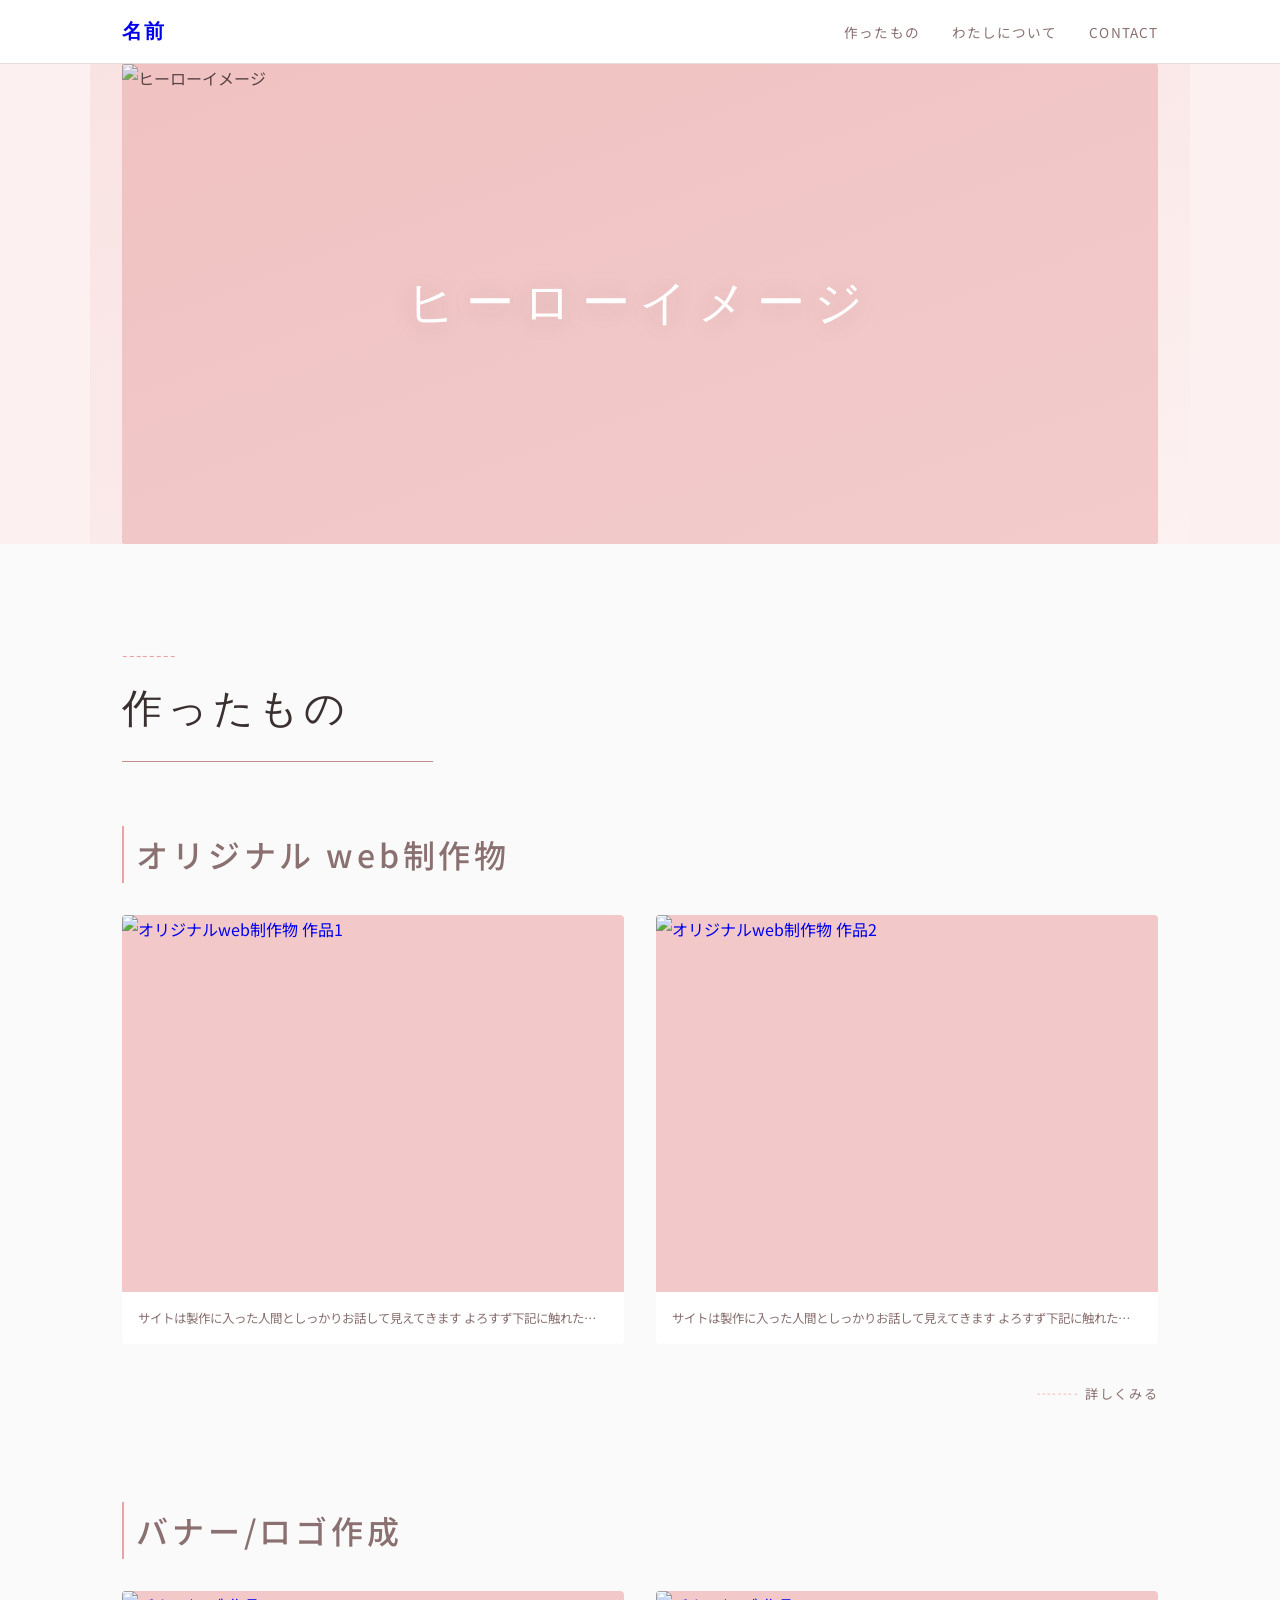
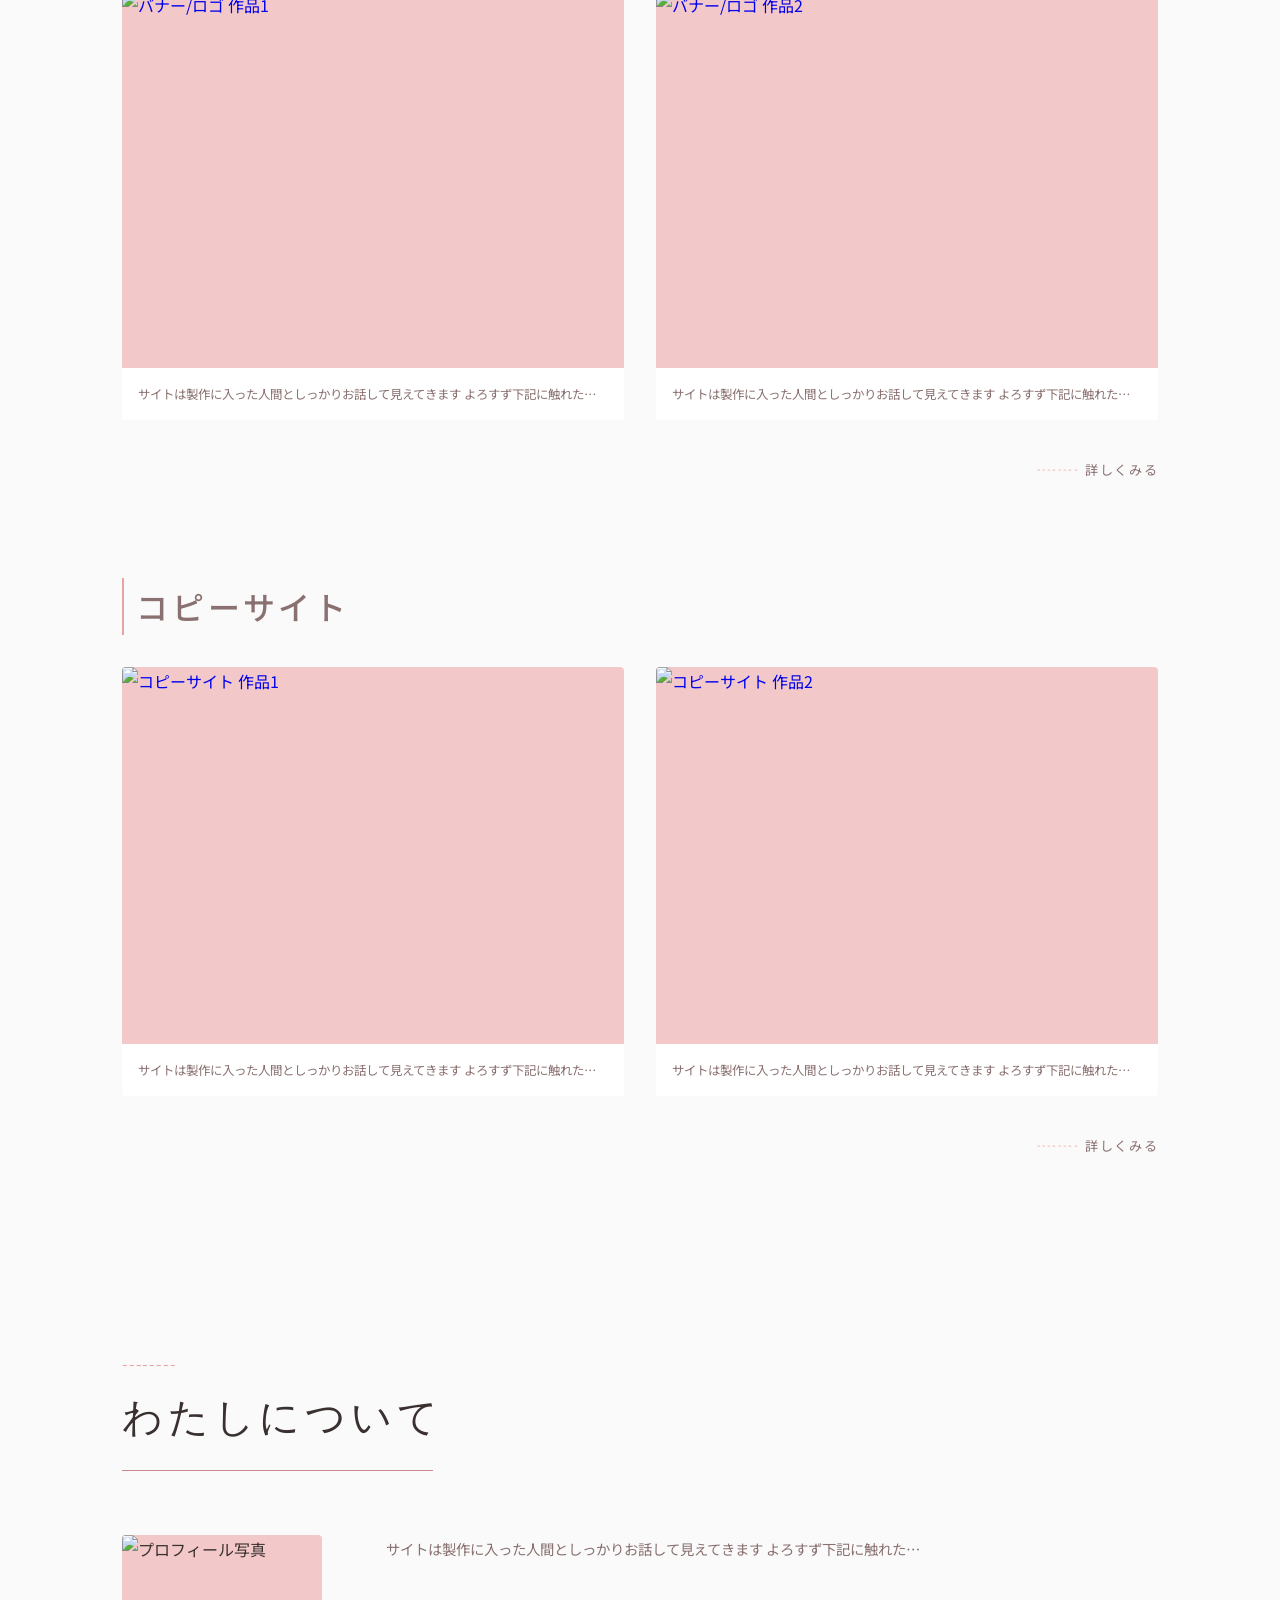
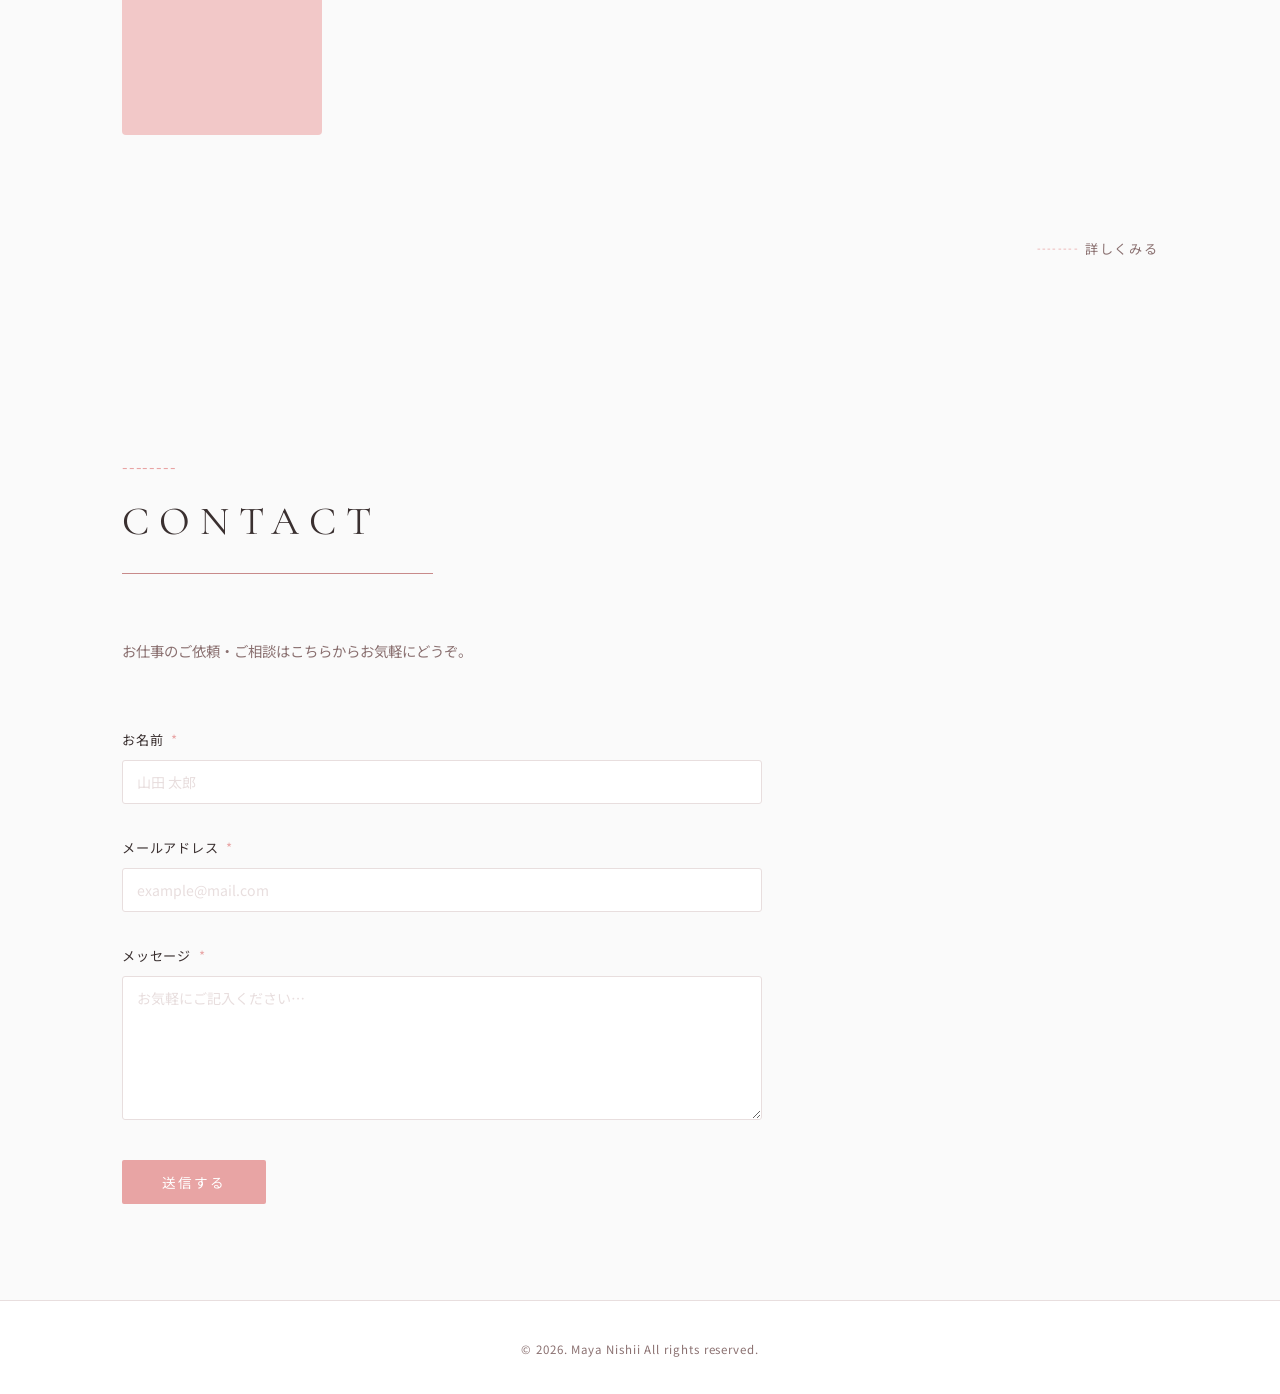
==== index.html @ bf5efc8a "fix" ====
<!DOCTYPE html>
<html lang="ja">

<head>
  <meta charset="UTF-8" />
  <meta name="viewport" content="width=device-width, initial-scale=1.0" />
  <meta name="description" content="Maya Nishiiについて">
  <link rel="icon" href="images/favicon.ico">
  <title>Portfolio</title>
  <link rel="stylesheet" href="css/reset.css">
  <link rel="stylesheet" href="css/style.css" />
  <link rel="preconnect" href="https://fonts.googleapis.com" />
  <link rel="preconnect" href="https://fonts.gstatic.com" crossorigin />
  <link
    href="https://fonts.googleapis.com/css2?family=Cormorant+Garamond:wght@300;400;600&family=Noto+Sans+JP:wght@300;400;500&display=swap"
    rel="stylesheet" />
</head>

<body>

  <!-- ========================================
       HEADER / NAVIGATION
  ======================================== -->
  <header class="site_header">
    <div class="header_inner">
      <h2 class="site_name"><a href="index.html">名前</a></h2>
      <nav class="global_nav" aria-label="グローバルナビゲーション">
        <ul class="nav_list">
          <li class="nav_item"><a class="nav_link" href="works.html">作ったもの</a></li>
          <li class="nav_item"><a class="nav_link" href="about.html">わたしについて</a></li>
          <li class="nav_item"><a class="nav_link" href="#contact">CONTACT</a></li>
        </ul>
      </nav>
    </div>
  </header>

  <main>

    <!-- ========================================
         HERO SECTION
    ======================================== -->
    <section class="hero_section" aria-label="ヒーローエリア">
      <div class="hero_inner">
        <figure class="hero_figure">
          <img class="hero_image" src="images/hero.jpg" alt="ヒーローイメージ" />
        </figure>
        <div class="hero_catch">
          <p class="hero_catch_text">ヒーローイメージ</p>
        </div>
      </div>
    </section>

    <!-- ========================================
         WORKS SECTION（トップ：各カテゴリ2枚ずつ）
    ======================================== -->
    <section class="works_section" id="works" aria-labelledby="works_heading">
      <div class="section_inner">
        <section class="section_header">
          <h2 class="section_heading" id="works_heading">作ったもの</h2>
        </section>

        <!-- オリジナル Web 制作物（2枚） -->
        <article class="works_category" aria-labelledby="web_works_heading">
          <h3 class="works_category_heading" id="web_works_heading">オリジナル web制作物</h3>
          <ul class="works_grid">
            <li class="works_item">
              <a class="works_card" href="works.html">
                <figure class="works_figure">
                  <img class="works_image" src="images/work01.jpg" alt="オリジナルweb制作物 作品1" />
                </figure>
                <div class="works_card_body">
                  <p class="works_card_text">サイトは製作に入った人間としっかりお話して見えてきます よろすず下記に触れた…</p>
                </div>
              </a>
            </li>
            <li class="works_item">
              <a class="works_card" href="works.html">
                <figure class="works_figure">
                  <img class="works_image" src="images/work02.jpg" alt="オリジナルweb制作物 作品2" />
                </figure>
                <div class="works_card_body">
                  <p class="works_card_text">サイトは製作に入った人間としっかりお話して見えてきます よろすず下記に触れた…</p>
                </div>
              </a>
            </li>
          </ul>
          <div class="works_more">
            <a class="works_more_link" href="works.html">詳しくみる</a>
          </div>
        </article>

        <!-- バナー / ロゴ作成（2枚） -->
        <article class="works_category" aria-labelledby="banner_works_heading">
          <h3 class="works_category_heading" id="banner_works_heading">バナー/ロゴ作成</h3>
          <ul class="works_grid">
            <li class="works_item">
              <a class="works_card" href="works.html">
                <figure class="works_figure">
                  <img class="works_image" src="images/banner01.jpg" alt="バナー/ロゴ 作品1" />
                </figure>
                <div class="works_card_body">
                  <p class="works_card_text">サイトは製作に入った人間としっかりお話して見えてきます よろすず下記に触れた…</p>
                </div>
              </a>
            </li>
            <li class="works_item">
              <a class="works_card" href="works.html">
                <figure class="works_figure">
                  <img class="works_image" src="images/banner02.jpg" alt="バナー/ロゴ 作品2" />
                </figure>
                <div class="works_card_body">
                  <p class="works_card_text">サイトは製作に入った人間としっかりお話して見えてきます よろすず下記に触れた…</p>
                </div>
              </a>
            </li>
          </ul>
          <div class="works_more">
            <a class="works_more_link" href="works.html">詳しくみる</a>
          </div>
        </article>

        <!-- コピーサイト（2枚） -->
        <article class="works_category" aria-labelledby="copy_works_heading">
          <h3 class="works_category_heading" id="copy_works_heading">コピーサイト</h3>
          <ul class="works_grid">
            <li class="works_item">
              <a class="works_card" href="works.html">
                <figure class="works_figure">
                  <img class="works_image" src="images/copy01.jpg" alt="コピーサイト 作品1" />
                </figure>
                <div class="works_card_body">
                  <p class="works_card_text">サイトは製作に入った人間としっかりお話して見えてきます よろすず下記に触れた…</p>
                </div>
              </a>
            </li>
            <li class="works_item">
              <a class="works_card" href="works.html">
                <figure class="works_figure">
                  <img class="works_image" src="images/copy02.jpg" alt="コピーサイト 作品2" />
                </figure>
                <div class="works_card_body">
                  <p class="works_card_text">サイトは製作に入った人間としっかりお話して見えてきます よろすず下記に触れた…</p>
                </div>
              </a>
            </li>
          </ul>
          <div class="works_more">
            <a class="works_more_link" href="works.html">詳しくみる</a>
          </div>
        </article>

      </div>
    </section>

    <!-- ========================================
         ABOUT SECTION
    ======================================== -->

    <section class="contact_section" id="contact" aria-labelledby="contact_heading">
      <div class="section_inner">
        <section class="section_header">
          <h2 class="section_heading">わたしについて</h2>
        </section>
        <div class="about_profile">
          <figure class="about_figure">
            <img class="about_image" src="images/profile.jpg" alt="プロフィール写真" />
          </figure>
          <div class="about_profile_text">
            <p class="about_description">サイトは製作に入った人間としっかりお話して見えてきます よろすず下記に触れた…</p>
          </div>
        </div>

        <div class="works_more">
          <a class="works_more_link" href="about.html">詳しくみる</a>
        </div>
      </div>
    </section>



    <!-- ========================================
         CONTACT SECTION
    ======================================== -->
    <section class="contact_section" id="contact" aria-labelledby="contact_heading">
      <div class="section_inner">
        <section class="section_header">
          <h2 class="section_heading contact_heading_text" id="contact_heading">CONTACT</h2>
        </section>
        <div class="contact_body">
          <p class="contact_lead">お仕事のご依頼・ご相談はこちらからお気軽にどうぞ。</p>

          <form id="g-form" class="contact_form"
            action="https://docs.google.com/forms/d/e/1FAIpQLScDXwPFyIaxGAS4emq_WGZdihEaA-7MEzaaNlccdq9YaucscA/formResponse"
            method="post" target="hidden_iframe">

            <div class="form_group">
              <label class="form_label" for="contact_name">お名前 <span class="form_required"
                  aria-label="必須">*</span></label>
              <input class="form_input" type="text" id="contact_name" name="entry.1020937472" required
                placeholder="山田 太郎" />
            </div>

            <div class="form_group">
              <label class="form_label" for="contact_email">メールアドレス <span class="form_required"
                  aria-label="必須">*</span></label>
              <input class="form_input" type="email" id="contact_email" name="entry.664999081" required
                placeholder="example@mail.com" />
            </div>

            <div class="form_group">
              <label class="form_label" for="contact_message">メッセージ <span class="form_required"
                  aria-label="必須">*</span></label>
              <textarea class="form_textarea" id="contact_message" name="entry.1720009579" rows="6" required
                placeholder="お気軽にご記入ください…"></textarea>
            </div>

            <div class="form_submit">
              <button class="form_button" type="submit">送信する</button>
            </div>
          </form>
          <iframe name="hidden_iframe" id="hidden_iframe" style="display:none;" onload="if(submitted){ 
    clearFormStorage(); 
    alert('送信が完了しました'); 
    location.reload(); 
  }"></iframe>
        </div>
      </div>
    </section>

  </main>

  <!-- ========================================
       FOOTER
  ======================================== -->
  <footer class="site_footer">
    <div class="footer_inner">
      <small class="footer_copy">&copy; 2026. Maya Nishii All rights reserved.</small>
    </div>
  </footer>
  <script src="js/script.js"></script>
</body>

</html>
---- css/style.css ----
/* ============================================================
   CSS カスタムプロパティ（変数）
   ============================================================ */
:root {
  /* カラー */
  --color_primary: #e8a4a4;
  /* メインピンク */
  --color_primary_light: #f2c8c8;
  /* 薄ピンク */
  --color_primary_pale: #fdf0f0;
  /* 極薄ピンク（背景） */
  --color_text: #3a3030;
  /* メインテキスト */
  --color_text_sub: #8a7070;
  /* サブテキスト */
  --color_bg: #fafafa;
  /* ページ背景 */
  --color_surface: #ffffff;
  /* カード背景 */
  --color_border: #e8dede;
  /* ボーダー */
  --color_heading_line: #c88a8a;
  /* 見出し装飾線 */

  /* タイポグラフィ */
  --font_display: 'Cormorant Garamond', serif;
  --font_body: 'Noto Sans JP', sans-serif;

  /* スペーシング */
  --space_xs: 0.5rem;
  --space_sm: 1rem;
  --space_md: 2rem;
  --space_lg: 4rem;
  --space_xl: 6rem;

  /* レイアウト */
  --container_width: 1100px;
  --header_height: 64px;

  /* トランジション */
  --transition_base: 0.3s ease;
}


/* ============================================================
   リセット & ベーススタイル
   ============================================================ */
*,
*::before,
*::after {
  box-sizing: border-box;
  margin: 0;
  padding: 0;
}

html {
  scroll-behavior: smooth;
  font-size: 16px;
}

body {
  font-family: var(--font_body);
  color: var(--color_text);
  background-color: var(--color_bg);
  line-height: 1.8;
}

img {
  display: block;
  max-width: 100%;
  height: auto;
}

ul {
  list-style: none;
}

a {
  text-decoration: none;
}

figure {
  margin: 0;
}


/* ============================================================
   共通ユーティリティ
   ============================================================ */
.section_inner {
  max-width: var(--container_width);
  margin: 0 auto;
  padding: 0 var(--space_md);
}

.section_header {
  margin-bottom: var(--space_lg);
}

.section_heading {
  display: inline-block;
  font-family: var(--font_display);
  font-size: 2.5rem;
  font-weight: 400;
  letter-spacing: 0.12em;
  color: var(--color_text);
  position: relative;
  padding-bottom: var(--space_xs);
}

.section_heading::before {
  content: '--------';
  display: block;
  font-family: var(--font_body);
  font-size: 1rem;
  letter-spacing: 0.05em;
  color: var(--color_primary);
  margin-bottom: 0.25rem;
}

.section_header::after {
  content: '';
  display: block;
  width: 30%;
  height: 1px;
  background: var(--color_heading_line);
  margin-top: 0.5rem;
}


/* ============================================================
   ヘッダー / ナビゲーション
   ============================================================ */
.site_header {
  position: sticky;
  top: 0;
  z-index: 100;
  background: rgba(255, 255, 255, 0.92);
  backdrop-filter: blur(8px);
  border-bottom: 1px solid var(--color_border);
  height: var(--header_height);
}

.header_inner {
  max-width: var(--container_width);
  margin: 0 auto;
  padding: 0 var(--space_md);
  height: 100%;
  display: flex;
  align-items: center;
  justify-content: space-between;
}

.site_name {
  font-family: var(--font_display);
  font-size: 1.25rem;
  font-weight: 600;
  letter-spacing: 0.08em;
  color: var(--color_text);
}

.global_nav {
  display: flex;
  align-items: center;
}

.nav_list {
  display: flex;
  gap: var(--space_md);
}

.nav_link {
  font-size: 0.85rem;
  letter-spacing: 0.08em;
  color: var(--color_text_sub);
  transition: color var(--transition_base);
  position: relative;
}

.nav_link::after {
  content: '';
  position: absolute;
  bottom: -2px;
  left: 0;
  width: 0;
  height: 1px;
  background: var(--color_primary);
  transition: width var(--transition_base);
}

.nav_link:hover {
  color: var(--color_primary);
}

.nav_link:hover::after {
  width: 100%;
}

/* ハンバーガーボタン（SP用） */
.nav_toggle {
  display: none;
  flex-direction: column;
  gap: 5px;
  background: none;
  border: none;
  cursor: pointer;
  padding: 4px;
}

.nav_toggle_bar {
  display: block;
  width: 24px;
  height: 1.5px;
  background: var(--color_text);
  transition: transform var(--transition_base), opacity var(--transition_base);
}


/* ============================================================
   ヒーローセクション
   ============================================================ */
.hero_section {
  position: relative;
  background: var(--color_primary_pale);
  min-height: 480px;
  display: flex;
  flex-direction: column;
  align-items: center;
  justify-content: center;
  overflow: hidden;
}

.hero_inner {
  position: relative;
  width: 100%;
  max-width: var(--container_width);
  margin: 0 auto;
  padding: 0 var(--space_md);
}

.hero_figure {
  width: 100%;
  height: 480px;
  overflow: hidden;
  border-radius: 2px;
}

.hero_image {
  width: 100%;
  height: 100%;
  object-fit: cover;
  object-position: center;
  background: var(--color_primary_light);
  /* 画像がない場合のプレースホルダー */
  min-height: 100%;
}

.hero_catch {
  position: absolute;
  inset: 0;
  display: flex;
  align-items: center;
  justify-content: center;
  background: linear-gradient(160deg,
      rgba(232, 164, 164, 0.18) 0%,
      rgba(255, 255, 255, 0.06) 100%);
}

.hero_catch_text {
  font-family: var(--font_display);
  font-size: clamp(1.5rem, 5vw, 3rem);
  font-weight: 300;
  letter-spacing: 0.2em;
  color: #fff;
  text-shadow: 0 2px 24px rgba(58, 48, 48, 0.18);
}

.hero_scroll_indicator {
  position: absolute;
  bottom: var(--space_md);
  right: var(--space_md);
}

.scroll_dot {
  display: block;
  width: 10px;
  height: 10px;
  border-radius: 50%;
  background: var(--color_surface);
  box-shadow: 0 0 0 3px rgba(255, 255, 255, 0.4);
  animation: scroll_pulse 2s ease-in-out infinite;
}

@keyframes scroll_pulse {

  0%,
  100% {
    opacity: 1;
    transform: scale(1);
  }

  50% {
    opacity: 0.4;
    transform: scale(0.7);
  }
}


/* ============================================================
   実績（作ったもの）セクション
   ============================================================ */
.works_section {
  padding: var(--space_xl) 0;
  background: var(--color_bg);
}

/* カテゴリ区切り */
.works_category {
  margin-bottom: var(--space_xl);
}

.works_category:last-child {
  margin-bottom: 0;
}

.works_category_heading {
  font-family: var(--font_body);
  font-size: 2rem;
  font-weight: 500;
  letter-spacing: 0.12em;
  color: var(--color_text_sub);
  margin-bottom: var(--space_md);
  padding-left: 0.75rem;
  border-left: 2px solid var(--color_primary);
}

/* グリッドレイアウト */
.works_grid {
  display: grid;
  grid-template-columns: repeat(2, 1fr);
  gap: var(--space_md);
}

/* カード */
.works_card {
  display: flex;
  flex-direction: column;
  background: var(--color_surface);
  border-radius: 4px;
  overflow: hidden;
  transition: transform var(--transition_base), box-shadow var(--transition_base);
}

.works_card:hover {
  transform: translateY(-4px);
  box-shadow: 0 12px 32px rgba(180, 120, 120, 0.12);
}

.works_figure {
  width: 100%;
  aspect-ratio: 4 / 3;
  overflow: hidden;
  background: var(--color_primary_light);
}

.works_image {
  width: 100%;
  height: 100%;
  object-fit: cover;
  transition: transform 0.5s ease;
}

.works_card:hover .works_image {
  transform: scale(1.04);
}

.works_card_body {
  padding: var(--space_sm);
}

.works_card_text {
  font-size: 0.78rem;
  line-height: 1.65;
  color: var(--color_text_sub);
}

/* もっと見るリンク */
.works_more {
  margin-top: var(--space_md);
  text-align: right;
}

.works_more_link {
  display: inline-flex;
  align-items: center;
  gap: 0.4rem;
  font-size: 0.82rem;
  letter-spacing: 0.1em;
  color: var(--color_text_sub);
  transition: color var(--transition_base);
}

.works_more_link::before {
  content: '--------';
  font-size: 0.65rem;
  color: var(--color_primary);
}

.works_more_link:hover {
  color: var(--color_primary);
}


/* ============================================================
   わたしについてセクション
   ============================================================ */
.about_section {
  padding: var(--space_xl) 0;
  background-color: var(--color_bg);
}

/* プロフィール */
.about_profile {
  display: grid;
  grid-template-columns: 200px 1fr;
  gap: var(--space_lg);
  align-items: start;
  margin-bottom: var(--space_xl);
}

.about_figure {
  width: 100%;
  aspect-ratio: 1;
  overflow: hidden;
  border-radius: 4px;
  background: var(--color_primary_light);
}

.about_image {
  width: 100%;
  height: 100%;
  object-fit: cover;
}

.about_description {
  font-size: 0.9rem;
  line-height: 1.9;
  color: var(--color_text_sub);
}

/* サブ見出し */
.about_sub_heading {
  display: inline-block;
  font-family: var(--font_body);
  font-size: 2rem;
  font-weight: 500;
  letter-spacing: 0.12em;
  color: var(--color_text_sub);
  margin-bottom: var(--space_md);
  position: relative;
  border-left: 2px solid var(--color_primary);
  padding-left: 0.75rem;
}

/* スキル */
.about_skills {
  padding: 100px 0 50px 0;
}

.skills-grid {
  display: flex;
  flex-wrap: wrap;
  gap: 10px;
  padding: 20px;
}

.skills_image {
  max-width: 480px;
  height: auto;
  border-radius: 4px;
}

.skills_caption {
  font-size: 0.72rem;
  color: var(--color_text_sub);
  margin-top: var(--space_xs);
}

/* 強み */
.about_strength {
  margin-bottom: 0;
  padding: 100px 0 50px 0;
}

.strength_card {
  background: var(--color_surface);
  border-radius: 4px;
  padding: var(--space_md) var(--space_lg);
  box-shadow: 0 2px 16px rgba(180, 120, 120, 0.07);
}

.strength_text {
  font-size: 0.88rem;
  line-height: 2;
  color: var(--color_text_sub);
}


/* ============================================================
   コンタクトセクション
   ============================================================ */
.contact_section {
  padding: var(--space_xl) 0;
  background: var(--color_bg);
}

.contact_heading_text {
  font-family: var(--font_display);
  letter-spacing: 0.25em;
}

.contact_body {
  max-width: 640px;
}

.contact_lead {
  font-size: 0.9rem;
  color: var(--color_text_sub);
  margin-bottom: var(--space_lg);
}

/* フォーム */
.contact_form {
  display: flex;
  flex-direction: column;
  gap: var(--space_md);
}

.form_group {
  display: flex;
  flex-direction: column;
  gap: var(--space_xs);
}

.form_label {
  font-size: 0.82rem;
  letter-spacing: 0.06em;
  color: var(--color_text);
}

.form_required {
  color: var(--color_primary);
  margin-left: 0.25rem;
}

.form_input,
.form_textarea {
  width: 100%;
  padding: 0.7rem 0.9rem;
  border: 1px solid var(--color_border);
  border-radius: 3px;
  font-family: var(--font_body);
  font-size: 0.88rem;
  color: var(--color_text);
  background: var(--color_surface);
  transition: border-color var(--transition_base), box-shadow var(--transition_base);
  outline: none;
}

.form_input:focus,
.form_textarea:focus {
  border-color: var(--color_primary);
  box-shadow: 0 0 0 3px rgba(232, 164, 164, 0.15);
}

.form_input::placeholder,
.form_textarea::placeholder {
  color: var(--color_border);
}

.form_textarea {
  resize: vertical;
}

.form_submit {
  margin-top: var(--space_xs);
}

.form_button {
  display: inline-block;
  padding: 0.75rem 2.5rem;
  font-family: var(--font_body);
  font-size: 0.85rem;
  letter-spacing: 0.15em;
  color: var(--color_surface);
  background: var(--color_primary);
  border: none;
  border-radius: 2px;
  cursor: pointer;
  transition: background var(--transition_base), transform var(--transition_base);
}

.form_button:hover {
  background: var(--color_heading_line);
  transform: translateY(-1px);
}


/* ============================================================
   フッター
   ============================================================ */
.site_footer {
  padding: var(--space_md) 0;
  border-top: 1px solid var(--color_border);
  background: var(--color_surface);
}

.footer_inner {
  max-width: var(--container_width);
  margin: 0 auto;
  padding: 0 var(--space_md);
  text-align: center;
}

.footer_copy {
  font-size: 0.72rem;
  letter-spacing: 0.08em;
  color: var(--color_text_sub);
}


/* ============================================================
   ページヘッダー（works.html / about.html 共通）
   ============================================================ */
.page_hero {
  padding: var(--space_lg) 0 var(--space_md);
  background: var(--color_primary_pale);
  border-bottom: 1px solid var(--color_border);
}

.page_hero_heading {
  font-family: var(--font_display);
  font-size: 2rem;
  font-weight: 400;
  letter-spacing: 0.15em;
  color: var(--color_text);
  position: relative;
  padding-bottom: var(--space_xs);
}

.page_hero_heading::before {
  content: '--------';
  display: block;
  font-family: var(--font_body);
  font-size: 1rem;
  letter-spacing: 0.05em;
  color: var(--color_primary);
  margin-bottom: 0.25rem;
}

.page_hero_heading::after {
  content: '';
  display: block;
  width: 30%;
  height: 1px;
  background: var(--color_primary);
  margin-top: 0.75rem;
}


/* ============================================================
   ナビゲーション：アクティブリンク
   ============================================================ */
.nav_link.is_active {
  color: var(--color_primary);
}

.nav_link.is_active::after {
  width: 100%;
}


/* ============================================================
   works.html 用：3カラムグリッド拡張
   ============================================================ */
.works_grid--wide {
  grid-template-columns: repeat(3, 1fr);
}


/* ============================================================
   レスポンシブ：タブレット（768px以下）
   ============================================================ */
@media (max-width: 768px) {

  /* ナビゲーション */
  .nav_toggle {
    display: flex;
  }

  .nav_list {
    display: none;
    position: absolute;
    top: var(--header_height);
    right: 0;
    background: rgba(255, 255, 255, 0.97);
    flex-direction: column;
    gap: 0;
    min-width: 200px;
    border: 1px solid var(--color_border);
    border-top: none;
    box-shadow: 0 8px 24px rgba(0, 0, 0, 0.08);
  }

  .nav_list.is_open {
    display: flex;
  }

  .nav_link {
    display: block;
    padding: 1rem 1.5rem;
    border-bottom: 1px solid var(--color_border);
    font-size: 0.9rem;
  }

  /* ヒーロー */
  .hero_figure {
    height: 280px;
  }

  /* 作ったもの グリッド */
  .works_grid,
  .works_grid--wide {
    grid-template-columns: 1fr;
    gap: var(--space_sm);
  }

  /* プロフィール */
  .about_profile {
    grid-template-columns: 1fr;
    gap: var(--space_md);
  }

  .about_figure {
    width: 140px;
  }
}


/* ============================================================
   レスポンシブ：スマートフォン（480px以下）
   ============================================================ */
@media (max-width: 480px) {

  /* ヒーロー */
  .hero_figure {
    height: 220px;
  }

  /* セクション余白 */
  .works_section,
  .about_section,
  .contact_section {
    padding: var(--space_lg) 0;
  }

  /* コンタクト */
  .form_button {
    width: 100%;
    text-align: center;
  }

  /* スキル画像 */
  .skills_image {
    max-width: 100%;
  }
}
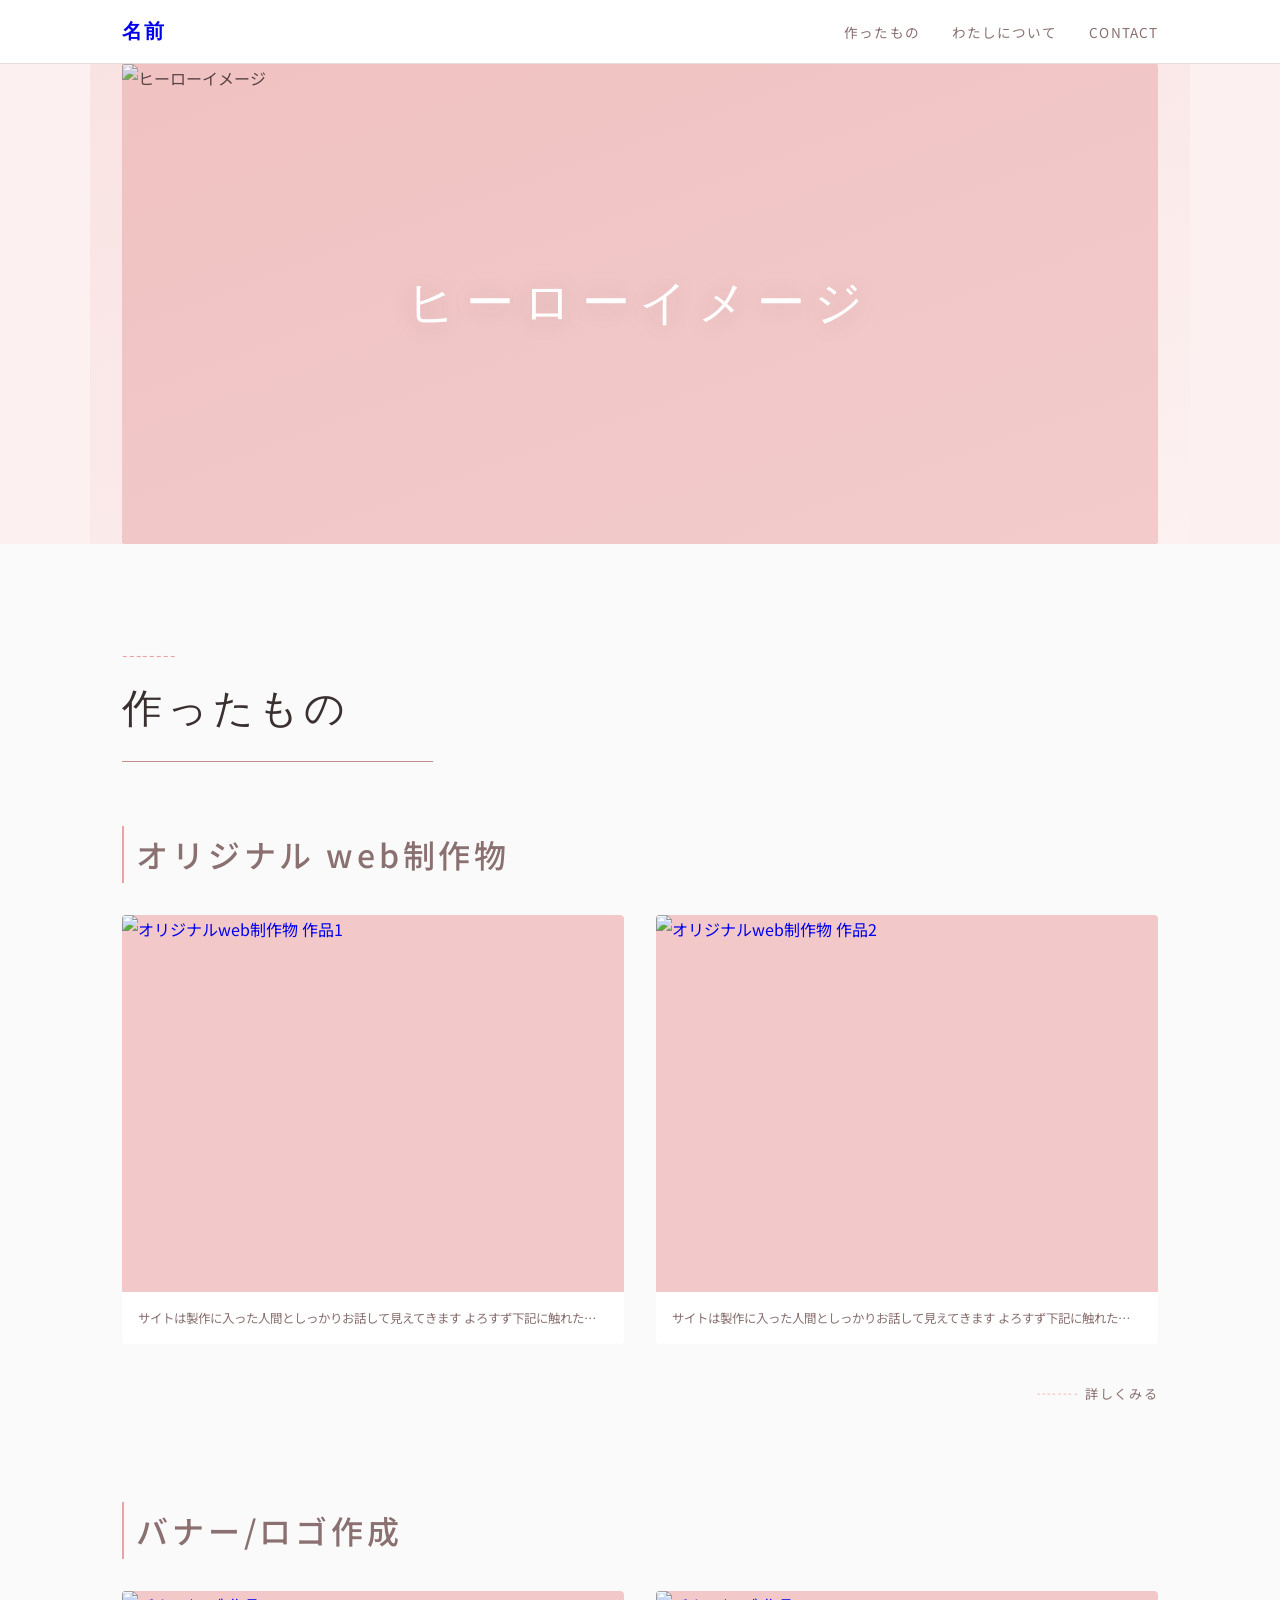
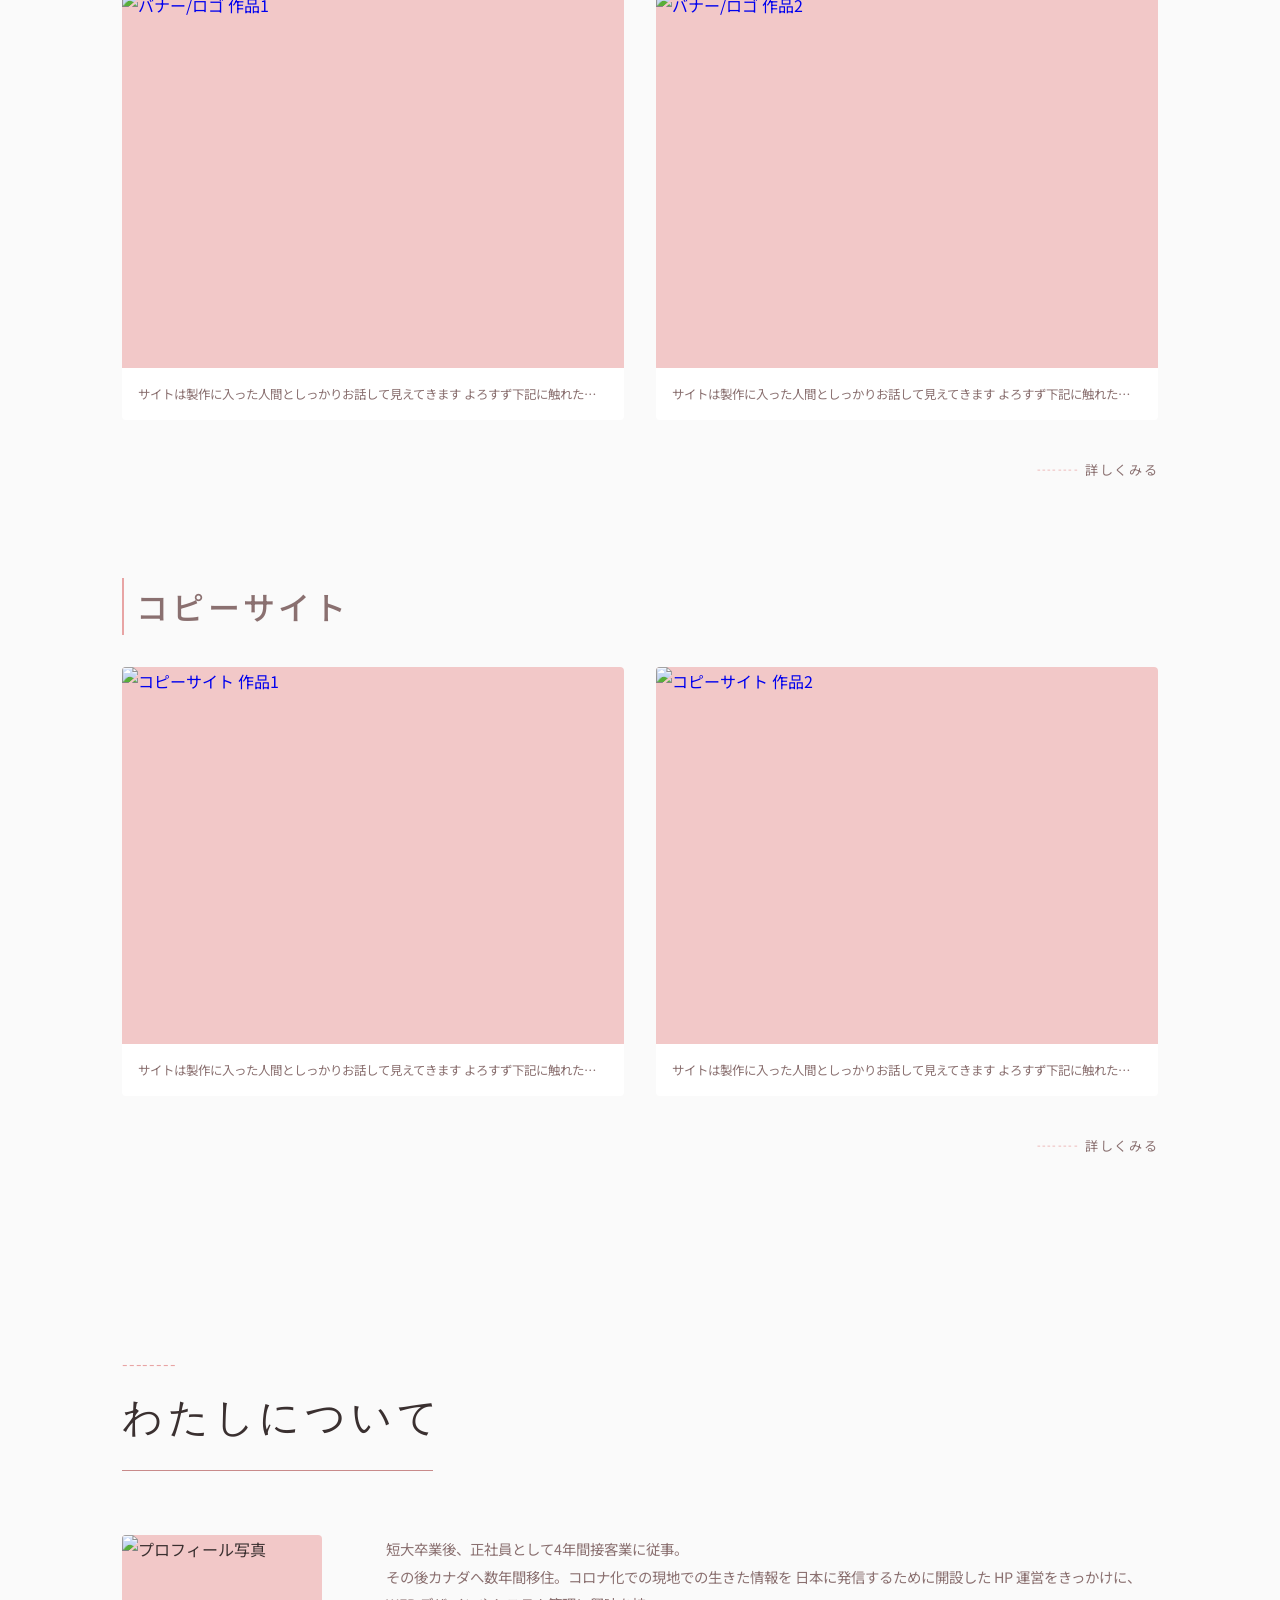
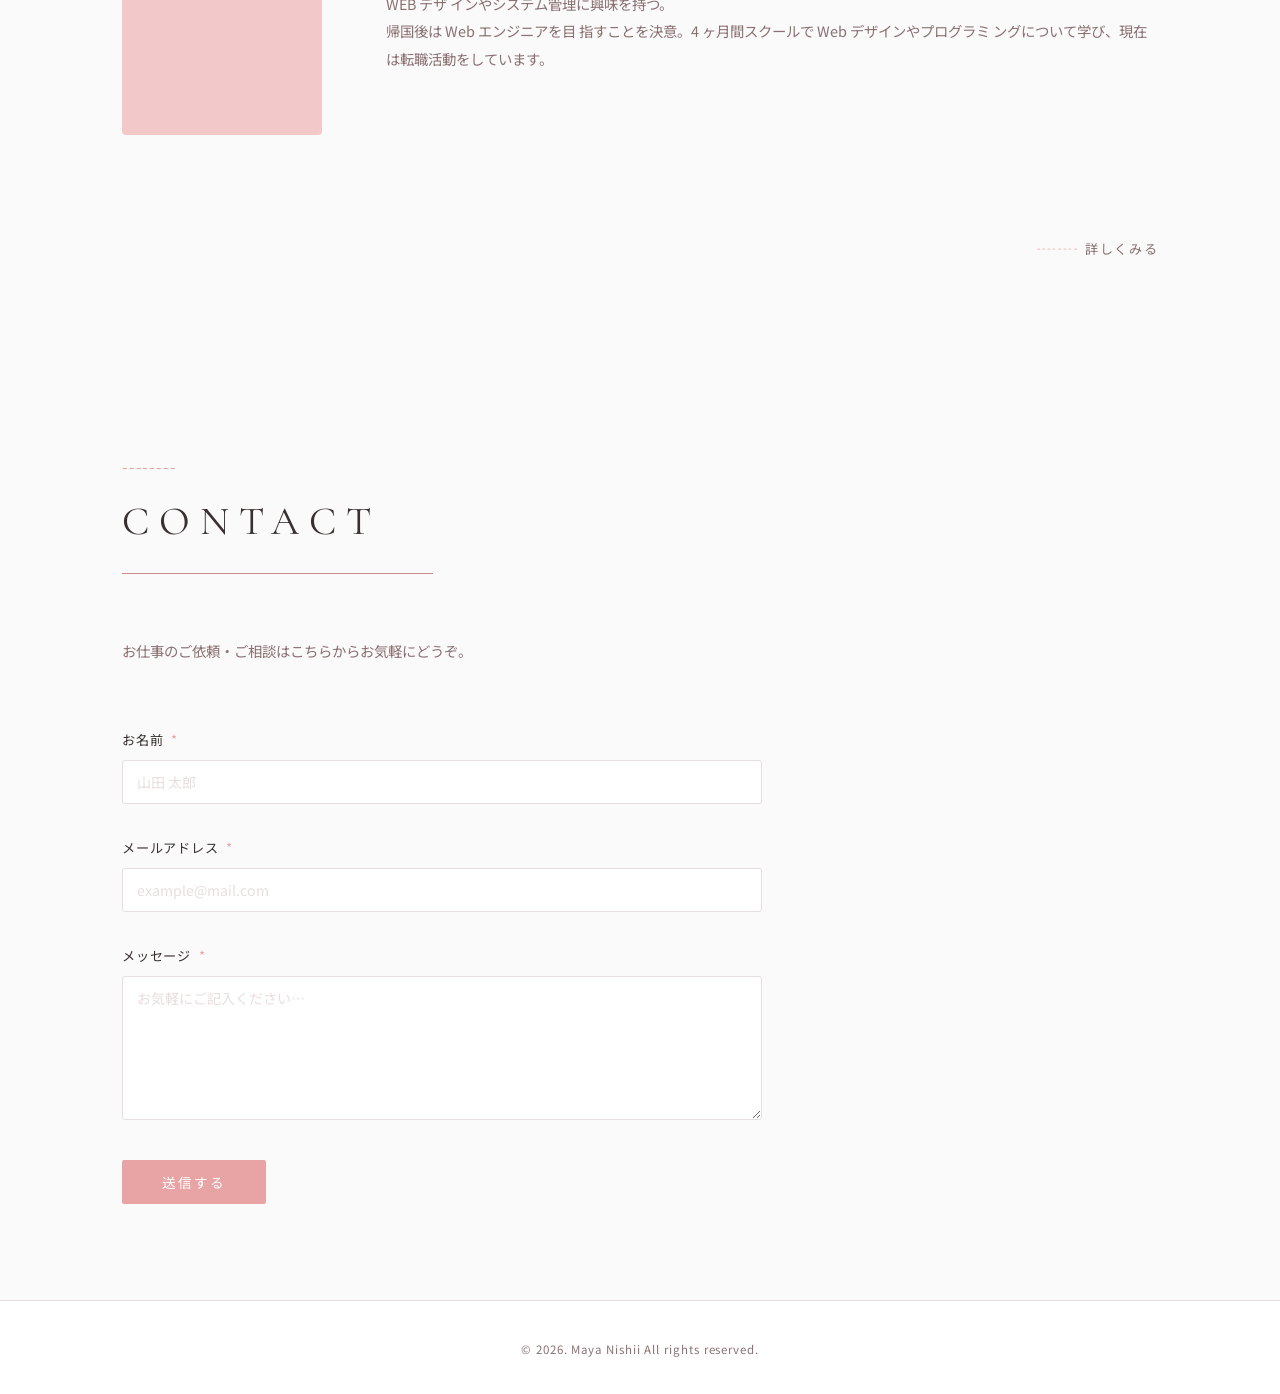
==== commit 0d5c4529: "fix" ====
--- a/index.html
+++ b/index.html
@@ -1,243 +1,360 @@
-<!DOCTYPE html>
+<!doctype html>
 <html lang="ja">
-
-<head>
-  <meta charset="UTF-8" />
-  <meta name="viewport" content="width=device-width, initial-scale=1.0" />
-  <meta name="description" content="Maya Nishiiについて">
-  <link rel="icon" href="images/favicon.ico">
-  <title>Portfolio</title>
-  <link rel="stylesheet" href="css/reset.css">
-  <link rel="stylesheet" href="css/style.css" />
-  <link rel="preconnect" href="https://fonts.googleapis.com" />
-  <link rel="preconnect" href="https://fonts.gstatic.com" crossorigin />
-  <link
-    href="https://fonts.googleapis.com/css2?family=Cormorant+Garamond:wght@300;400;600&family=Noto+Sans+JP:wght@300;400;500&display=swap"
-    rel="stylesheet" />
-</head>
-
-<body>
-
-  <!-- ========================================
+  <head>
+    <meta charset="UTF-8" />
+    <meta name="viewport" content="width=device-width, initial-scale=1.0" />
+    <meta name="description" content="Maya Nishiiについて" />
+    <link rel="icon" href="images/favicon.ico" />
+    <title>Portfolio</title>
+    <link rel="stylesheet" href="css/reset.css" />
+    <link rel="stylesheet" href="css/style.css" />
+    <link rel="preconnect" href="https://fonts.googleapis.com" />
+    <link rel="preconnect" href="https://fonts.gstatic.com" crossorigin />
+    <link
+      href="https://fonts.googleapis.com/css2?family=Cormorant+Garamond:wght@300;400;600&family=Noto+Sans+JP:wght@300;400;500&display=swap"
+      rel="stylesheet"
+    />
+  </head>
+
+  <body>
+    <!-- ========================================
        HEADER / NAVIGATION
   ======================================== -->
-  <header class="site_header">
-    <div class="header_inner">
-      <h2 class="site_name"><a href="index.html">名前</a></h2>
-      <nav class="global_nav" aria-label="グローバルナビゲーション">
-        <ul class="nav_list">
-          <li class="nav_item"><a class="nav_link" href="works.html">作ったもの</a></li>
-          <li class="nav_item"><a class="nav_link" href="about.html">わたしについて</a></li>
-          <li class="nav_item"><a class="nav_link" href="#contact">CONTACT</a></li>
-        </ul>
-      </nav>
-    </div>
-  </header>
-
-  <main>
-
-    <!-- ========================================
+    <header class="site_header">
+      <div class="header_inner">
+        <h2 class="site_name"><a href="index.html">名前</a></h2>
+        <nav class="global_nav" aria-label="グローバルナビゲーション">
+          <ul class="nav_list">
+            <li class="nav_item">
+              <a class="nav_link" href="works.html">作ったもの</a>
+            </li>
+            <li class="nav_item">
+              <a class="nav_link" href="about.html">わたしについて</a>
+            </li>
+            <li class="nav_item">
+              <a class="nav_link" href="#contact">CONTACT</a>
+            </li>
+          </ul>
+        </nav>
+      </div>
+    </header>
+
+    <main>
+      <!-- ========================================
          HERO SECTION
     ======================================== -->
-    <section class="hero_section" aria-label="ヒーローエリア">
-      <div class="hero_inner">
-        <figure class="hero_figure">
-          <img class="hero_image" src="images/hero.jpg" alt="ヒーローイメージ" />
-        </figure>
-        <div class="hero_catch">
-          <p class="hero_catch_text">ヒーローイメージ</p>
+      <section class="hero_section" aria-label="ヒーローエリア">
+        <div class="hero_inner">
+          <figure class="hero_figure">
+            <img
+              class="hero_image"
+              src="images/hero.jpg"
+              alt="ヒーローイメージ"
+            />
+          </figure>
+          <div class="hero_catch">
+            <p class="hero_catch_text">ヒーローイメージ</p>
+          </div>
         </div>
-      </div>
-    </section>
-
-    <!-- ========================================
+      </section>
+
+      <!-- ========================================
          WORKS SECTION（トップ：各カテゴリ2枚ずつ）
     ======================================== -->
-    <section class="works_section" id="works" aria-labelledby="works_heading">
-      <div class="section_inner">
-        <section class="section_header">
-          <h2 class="section_heading" id="works_heading">作ったもの</h2>
-        </section>
-
-        <!-- オリジナル Web 制作物（2枚） -->
-        <article class="works_category" aria-labelledby="web_works_heading">
-          <h3 class="works_category_heading" id="web_works_heading">オリジナル web制作物</h3>
-          <ul class="works_grid">
-            <li class="works_item">
-              <a class="works_card" href="works.html">
-                <figure class="works_figure">
-                  <img class="works_image" src="images/work01.jpg" alt="オリジナルweb制作物 作品1" />
-                </figure>
-                <div class="works_card_body">
-                  <p class="works_card_text">サイトは製作に入った人間としっかりお話して見えてきます よろすず下記に触れた…</p>
-                </div>
-              </a>
-            </li>
-            <li class="works_item">
-              <a class="works_card" href="works.html">
-                <figure class="works_figure">
-                  <img class="works_image" src="images/work02.jpg" alt="オリジナルweb制作物 作品2" />
-                </figure>
-                <div class="works_card_body">
-                  <p class="works_card_text">サイトは製作に入った人間としっかりお話して見えてきます よろすず下記に触れた…</p>
-                </div>
-              </a>
-            </li>
-          </ul>
-          <div class="works_more">
-            <a class="works_more_link" href="works.html">詳しくみる</a>
-          </div>
-        </article>
-
-        <!-- バナー / ロゴ作成（2枚） -->
-        <article class="works_category" aria-labelledby="banner_works_heading">
-          <h3 class="works_category_heading" id="banner_works_heading">バナー/ロゴ作成</h3>
-          <ul class="works_grid">
-            <li class="works_item">
-              <a class="works_card" href="works.html">
-                <figure class="works_figure">
-                  <img class="works_image" src="images/banner01.jpg" alt="バナー/ロゴ 作品1" />
-                </figure>
-                <div class="works_card_body">
-                  <p class="works_card_text">サイトは製作に入った人間としっかりお話して見えてきます よろすず下記に触れた…</p>
-                </div>
-              </a>
-            </li>
-            <li class="works_item">
-              <a class="works_card" href="works.html">
-                <figure class="works_figure">
-                  <img class="works_image" src="images/banner02.jpg" alt="バナー/ロゴ 作品2" />
-                </figure>
-                <div class="works_card_body">
-                  <p class="works_card_text">サイトは製作に入った人間としっかりお話して見えてきます よろすず下記に触れた…</p>
-                </div>
-              </a>
-            </li>
-          </ul>
-          <div class="works_more">
-            <a class="works_more_link" href="works.html">詳しくみる</a>
-          </div>
-        </article>
-
-        <!-- コピーサイト（2枚） -->
-        <article class="works_category" aria-labelledby="copy_works_heading">
-          <h3 class="works_category_heading" id="copy_works_heading">コピーサイト</h3>
-          <ul class="works_grid">
-            <li class="works_item">
-              <a class="works_card" href="works.html">
-                <figure class="works_figure">
-                  <img class="works_image" src="images/copy01.jpg" alt="コピーサイト 作品1" />
-                </figure>
-                <div class="works_card_body">
-                  <p class="works_card_text">サイトは製作に入った人間としっかりお話して見えてきます よろすず下記に触れた…</p>
-                </div>
-              </a>
-            </li>
-            <li class="works_item">
-              <a class="works_card" href="works.html">
-                <figure class="works_figure">
-                  <img class="works_image" src="images/copy02.jpg" alt="コピーサイト 作品2" />
-                </figure>
-                <div class="works_card_body">
-                  <p class="works_card_text">サイトは製作に入った人間としっかりお話して見えてきます よろすず下記に触れた…</p>
-                </div>
-              </a>
-            </li>
-          </ul>
-          <div class="works_more">
-            <a class="works_more_link" href="works.html">詳しくみる</a>
-          </div>
-        </article>
-
-      </div>
-    </section>
-
-    <!-- ========================================
+      <section class="works_section" id="works" aria-labelledby="works_heading">
+        <div class="section_inner">
+          <section class="section_header">
+            <h2 class="section_heading" id="works_heading">作ったもの</h2>
+          </section>
+
+          <!-- オリジナル Web 制作物（2枚） -->
+          <article class="works_category" aria-labelledby="web_works_heading">
+            <h3 class="works_category_heading" id="web_works_heading">
+              オリジナル web制作物
+            </h3>
+            <ul class="works_grid">
+              <li class="works_item">
+                <a class="works_card" href="works.html">
+                  <figure class="works_figure">
+                    <img
+                      class="works_image"
+                      src="images/work01.jpg"
+                      alt="オリジナルweb制作物 作品1"
+                    />
+                  </figure>
+                  <div class="works_card_body">
+                    <p class="works_card_text">
+                      サイトは製作に入った人間としっかりお話して見えてきます
+                      よろすず下記に触れた…
+                    </p>
+                  </div>
+                </a>
+              </li>
+              <li class="works_item">
+                <a class="works_card" href="works.html">
+                  <figure class="works_figure">
+                    <img
+                      class="works_image"
+                      src="images/work02.jpg"
+                      alt="オリジナルweb制作物 作品2"
+                    />
+                  </figure>
+                  <div class="works_card_body">
+                    <p class="works_card_text">
+                      サイトは製作に入った人間としっかりお話して見えてきます
+                      よろすず下記に触れた…
+                    </p>
+                  </div>
+                </a>
+              </li>
+            </ul>
+            <div class="works_more">
+              <a class="works_more_link" href="works.html">詳しくみる</a>
+            </div>
+          </article>
+
+          <!-- バナー / ロゴ作成（2枚） -->
+          <article
+            class="works_category"
+            aria-labelledby="banner_works_heading"
+          >
+            <h3 class="works_category_heading" id="banner_works_heading">
+              バナー/ロゴ作成
+            </h3>
+            <ul class="works_grid">
+              <li class="works_item">
+                <a class="works_card" href="works.html">
+                  <figure class="works_figure">
+                    <img
+                      class="works_image"
+                      src="images/banner01.jpg"
+                      alt="バナー/ロゴ 作品1"
+                    />
+                  </figure>
+                  <div class="works_card_body">
+                    <p class="works_card_text">
+                      サイトは製作に入った人間としっかりお話して見えてきます
+                      よろすず下記に触れた…
+                    </p>
+                  </div>
+                </a>
+              </li>
+              <li class="works_item">
+                <a class="works_card" href="works.html">
+                  <figure class="works_figure">
+                    <img
+                      class="works_image"
+                      src="images/banner02.jpg"
+                      alt="バナー/ロゴ 作品2"
+                    />
+                  </figure>
+                  <div class="works_card_body">
+                    <p class="works_card_text">
+                      サイトは製作に入った人間としっかりお話して見えてきます
+                      よろすず下記に触れた…
+                    </p>
+                  </div>
+                </a>
+              </li>
+            </ul>
+            <div class="works_more">
+              <a class="works_more_link" href="works.html">詳しくみる</a>
+            </div>
+          </article>
+
+          <!-- コピーサイト（2枚） -->
+          <article class="works_category" aria-labelledby="copy_works_heading">
+            <h3 class="works_category_heading" id="copy_works_heading">
+              コピーサイト
+            </h3>
+            <ul class="works_grid">
+              <li class="works_item">
+                <a class="works_card" href="works.html">
+                  <figure class="works_figure">
+                    <img
+                      class="works_image"
+                      src="images/copy01.jpg"
+                      alt="コピーサイト 作品1"
+                    />
+                  </figure>
+                  <div class="works_card_body">
+                    <p class="works_card_text">
+                      サイトは製作に入った人間としっかりお話して見えてきます
+                      よろすず下記に触れた…
+                    </p>
+                  </div>
+                </a>
+              </li>
+              <li class="works_item">
+                <a class="works_card" href="works.html">
+                  <figure class="works_figure">
+                    <img
+                      class="works_image"
+                      src="images/copy02.jpg"
+                      alt="コピーサイト 作品2"
+                    />
+                  </figure>
+                  <div class="works_card_body">
+                    <p class="works_card_text">
+                      サイトは製作に入った人間としっかりお話して見えてきます
+                      よろすず下記に触れた…
+                    </p>
+                  </div>
+                </a>
+              </li>
+            </ul>
+            <div class="works_more">
+              <a class="works_more_link" href="works.html">詳しくみる</a>
+            </div>
+          </article>
+        </div>
+      </section>
+
+      <!-- ========================================
          ABOUT SECTION
     ======================================== -->
 
-    <section class="contact_section" id="contact" aria-labelledby="contact_heading">
-      <div class="section_inner">
-        <section class="section_header">
-          <h2 class="section_heading">わたしについて</h2>
-        </section>
-        <div class="about_profile">
-          <figure class="about_figure">
-            <img class="about_image" src="images/profile.jpg" alt="プロフィール写真" />
-          </figure>
-          <div class="about_profile_text">
-            <p class="about_description">サイトは製作に入った人間としっかりお話して見えてきます よろすず下記に触れた…</p>
+      <section
+        class="contact_section"
+        id="contact"
+        aria-labelledby="contact_heading"
+      >
+        <div class="section_inner">
+          <section class="section_header">
+            <h2 class="section_heading">わたしについて</h2>
+          </section>
+          <div class="about_profile">
+            <figure class="about_figure">
+              <img
+                class="about_image"
+                src="images/profile.jpg"
+                alt="プロフィール写真"
+              />
+            </figure>
+            <div class="about_profile_text">
+              <p class="about_description">
+                短大卒業後、正社員として4年間接客業に従事。<br />
+                その後カナダへ数年間移住。コロナ化での現地での生きた情報を
+                日本に発信するために開設した HP 運営をきっかけに、WEB デザ
+                インやシステム管理に興味を持つ。<br />
+                帰国後は Web エンジニアを目 指すことを決意。4 ヶ月間スクールで
+                Web デザインやプログラミ
+                ングについて学び、現在は転職活動をしています。
+              </p>
+            </div>
+          </div>
+
+          <div class="works_more">
+            <a class="works_more_link" href="about.html">詳しくみる</a>
           </div>
         </div>
-
-        <div class="works_more">
-          <a class="works_more_link" href="about.html">詳しくみる</a>
-        </div>
-      </div>
-    </section>
-
-
-
-    <!-- ========================================
+      </section>
+
+      <!-- ========================================
          CONTACT SECTION
     ======================================== -->
-    <section class="contact_section" id="contact" aria-labelledby="contact_heading">
-      <div class="section_inner">
-        <section class="section_header">
-          <h2 class="section_heading contact_heading_text" id="contact_heading">CONTACT</h2>
-        </section>
-        <div class="contact_body">
-          <p class="contact_lead">お仕事のご依頼・ご相談はこちらからお気軽にどうぞ。</p>
-
-          <form id="g-form" class="contact_form"
-            action="https://docs.google.com/forms/d/e/1FAIpQLScDXwPFyIaxGAS4emq_WGZdihEaA-7MEzaaNlccdq9YaucscA/formResponse"
-            method="post" target="hidden_iframe">
-
-            <div class="form_group">
-              <label class="form_label" for="contact_name">お名前 <span class="form_required"
-                  aria-label="必須">*</span></label>
-              <input class="form_input" type="text" id="contact_name" name="entry.1020937472" required
-                placeholder="山田 太郎" />
-            </div>
-
-            <div class="form_group">
-              <label class="form_label" for="contact_email">メールアドレス <span class="form_required"
-                  aria-label="必須">*</span></label>
-              <input class="form_input" type="email" id="contact_email" name="entry.664999081" required
-                placeholder="example@mail.com" />
-            </div>
-
-            <div class="form_group">
-              <label class="form_label" for="contact_message">メッセージ <span class="form_required"
-                  aria-label="必須">*</span></label>
-              <textarea class="form_textarea" id="contact_message" name="entry.1720009579" rows="6" required
-                placeholder="お気軽にご記入ください…"></textarea>
-            </div>
-
-            <div class="form_submit">
-              <button class="form_button" type="submit">送信する</button>
-            </div>
-          </form>
-          <iframe name="hidden_iframe" id="hidden_iframe" style="display:none;" onload="if(submitted){ 
-    clearFormStorage(); 
-    alert('送信が完了しました'); 
-    location.reload(); 
-  }"></iframe>
+      <section
+        class="contact_section"
+        id="contact"
+        aria-labelledby="contact_heading"
+      >
+        <div class="section_inner">
+          <section class="section_header">
+            <h2
+              class="section_heading contact_heading_text"
+              id="contact_heading"
+            >
+              CONTACT
+            </h2>
+          </section>
+          <div class="contact_body">
+            <p class="contact_lead">
+              お仕事のご依頼・ご相談はこちらからお気軽にどうぞ。
+            </p>
+
+            <form
+              id="g-form"
+              class="contact_form"
+              action="https://docs.google.com/forms/d/e/1FAIpQLScDXwPFyIaxGAS4emq_WGZdihEaA-7MEzaaNlccdq9YaucscA/formResponse"
+              method="post"
+              target="hidden_iframe"
+            >
+              <div class="form_group">
+                <label class="form_label" for="contact_name"
+                  >お名前
+                  <span class="form_required" aria-label="必須">*</span></label
+                >
+                <input
+                  class="form_input"
+                  type="text"
+                  id="contact_name"
+                  name="entry.1020937472"
+                  required
+                  placeholder="山田 太郎"
+                />
+              </div>
+
+              <div class="form_group">
+                <label class="form_label" for="contact_email"
+                  >メールアドレス
+                  <span class="form_required" aria-label="必須">*</span></label
+                >
+                <input
+                  class="form_input"
+                  type="email"
+                  id="contact_email"
+                  name="entry.664999081"
+                  required
+                  placeholder="example@mail.com"
+                />
+              </div>
+
+              <div class="form_group">
+                <label class="form_label" for="contact_message"
+                  >メッセージ
+                  <span class="form_required" aria-label="必須">*</span></label
+                >
+                <textarea
+                  class="form_textarea"
+                  id="contact_message"
+                  name="entry.1720009579"
+                  rows="6"
+                  required
+                  placeholder="お気軽にご記入ください…"
+                ></textarea>
+              </div>
+
+              <div class="form_submit">
+                <button class="form_button" type="submit">送信する</button>
+              </div>
+            </form>
+            <iframe
+              name="hidden_iframe"
+              id="hidden_iframe"
+              style="display: none"
+              onload="
+                if (submitted) {
+                  clearFormStorage();
+                  alert('送信が完了しました');
+                  location.reload();
+                }
+              "
+            ></iframe>
+          </div>
         </div>
-      </div>
-    </section>
-
-  </main>
-
-  <!-- ========================================
+      </section>
+    </main>
+
+    <!-- ========================================
        FOOTER
   ======================================== -->
-  <footer class="site_footer">
-    <div class="footer_inner">
-      <small class="footer_copy">&copy; 2026. Maya Nishii All rights reserved.</small>
-    </div>
-  </footer>
-  <script src="js/script.js"></script>
-</body>
-
-</html>+    <footer class="site_footer">
+      <div class="footer_inner">
+        <small class="footer_copy"
+          >&copy; 2026. Maya Nishii All rights reserved.</small
+        >
+      </div>
+    </footer>
+    <script src="js/script.js"></script>
+  </body>
+</html>
--- a/css/style.css
+++ b/css/style.css
@@ -41,7 +41,6 @@
   --transition_base: 0.3s ease;
 }
 
-
 /* ============================================================
    リセット & ベーススタイル
    ============================================================ */
@@ -82,7 +81,6 @@
 figure {
   margin: 0;
 }
-
 
 /* ============================================================
    共通ユーティリティ
@@ -127,7 +125,6 @@
   margin-top: 0.5rem;
 }
 
-
 /* ============================================================
    ヘッダー / ナビゲーション
    ============================================================ */
@@ -212,9 +209,10 @@
   width: 24px;
   height: 1.5px;
   background: var(--color_text);
-  transition: transform var(--transition_base), opacity var(--transition_base);
-}
-
+  transition:
+    transform var(--transition_base),
+    opacity var(--transition_base);
+}
 
 /* ============================================================
    ヒーローセクション
@@ -261,9 +259,11 @@
   display: flex;
   align-items: center;
   justify-content: center;
-  background: linear-gradient(160deg,
-      rgba(232, 164, 164, 0.18) 0%,
-      rgba(255, 255, 255, 0.06) 100%);
+  background: linear-gradient(
+    160deg,
+    rgba(232, 164, 164, 0.18) 0%,
+    rgba(255, 255, 255, 0.06) 100%
+  );
 }
 
 .hero_catch_text {
@@ -292,7 +292,6 @@
 }
 
 @keyframes scroll_pulse {
-
   0%,
   100% {
     opacity: 1;
@@ -304,7 +303,6 @@
     transform: scale(0.7);
   }
 }
-
 
 /* ============================================================
    実績（作ったもの）セクション
@@ -348,7 +346,9 @@
   background: var(--color_surface);
   border-radius: 4px;
   overflow: hidden;
-  transition: transform var(--transition_base), box-shadow var(--transition_base);
+  transition:
+    transform var(--transition_base),
+    box-shadow var(--transition_base);
 }
 
 .works_card:hover {
@@ -409,7 +409,6 @@
 .works_more_link:hover {
   color: var(--color_primary);
 }
-
 
 /* ============================================================
    わたしについてセクション
@@ -463,17 +462,39 @@
 }
 
 /* スキル */
+.skills {
+  display: flex;
+  flex-direction: column;
+  gap: var(--space_lg);
+}
 .about_skills {
   padding: 100px 0 50px 0;
 }
 
+.skills:has(#skills-lang:checked) .skill-card:not([data-cat='lang']) {
+  display: none;
+}
+
+.skills:has(#skills-fwk:checked) .skill-card:not([data-cat='fwk']) {
+  display: none;
+}
+
+.skills:has(#skills-tool:checked) .skill-card:not([data-cat='tool']) {
+  display: none;
+}
 .skills-grid {
   display: flex;
   flex-wrap: wrap;
-  gap: 10px;
+  gap: 80px;
   padding: 20px;
 }
 
+.skills-tabs {
+  font-size: 1.5rem;
+}
+.skills-tabs__tab {
+  padding-right: 20px;
+}
 .skills_image {
   max-width: 480px;
   height: auto;
@@ -504,7 +525,6 @@
   line-height: 2;
   color: var(--color_text_sub);
 }
-
 
 /* ============================================================
    コンタクトセクション
@@ -563,7 +583,9 @@
   font-size: 0.88rem;
   color: var(--color_text);
   background: var(--color_surface);
-  transition: border-color var(--transition_base), box-shadow var(--transition_base);
+  transition:
+    border-color var(--transition_base),
+    box-shadow var(--transition_base);
   outline: none;
 }
 
@@ -597,14 +619,15 @@
   border: none;
   border-radius: 2px;
   cursor: pointer;
-  transition: background var(--transition_base), transform var(--transition_base);
+  transition:
+    background var(--transition_base),
+    transform var(--transition_base);
 }
 
 .form_button:hover {
   background: var(--color_heading_line);
   transform: translateY(-1px);
 }
-
 
 /* ============================================================
    フッター
@@ -627,7 +650,6 @@
   letter-spacing: 0.08em;
   color: var(--color_text_sub);
 }
-
 
 /* ============================================================
    ページヘッダー（works.html / about.html 共通）
@@ -667,7 +689,6 @@
   margin-top: 0.75rem;
 }
 
-
 /* ============================================================
    ナビゲーション：アクティブリンク
    ============================================================ */
@@ -679,7 +700,6 @@
   width: 100%;
 }
 
-
 /* ============================================================
    works.html 用：3カラムグリッド拡張
    ============================================================ */
@@ -687,12 +707,10 @@
   grid-template-columns: repeat(3, 1fr);
 }
 
-
 /* ============================================================
    レスポンシブ：タブレット（768px以下）
    ============================================================ */
 @media (max-width: 768px) {
-
   /* ナビゲーション */
   .nav_toggle {
     display: flex;
@@ -746,12 +764,10 @@
   }
 }
 
-
 /* ============================================================
    レスポンシブ：スマートフォン（480px以下）
    ============================================================ */
 @media (max-width: 480px) {
-
   /* ヒーロー */
   .hero_figure {
     height: 220px;
@@ -774,4 +790,4 @@
   .skills_image {
     max-width: 100%;
   }
-}+}
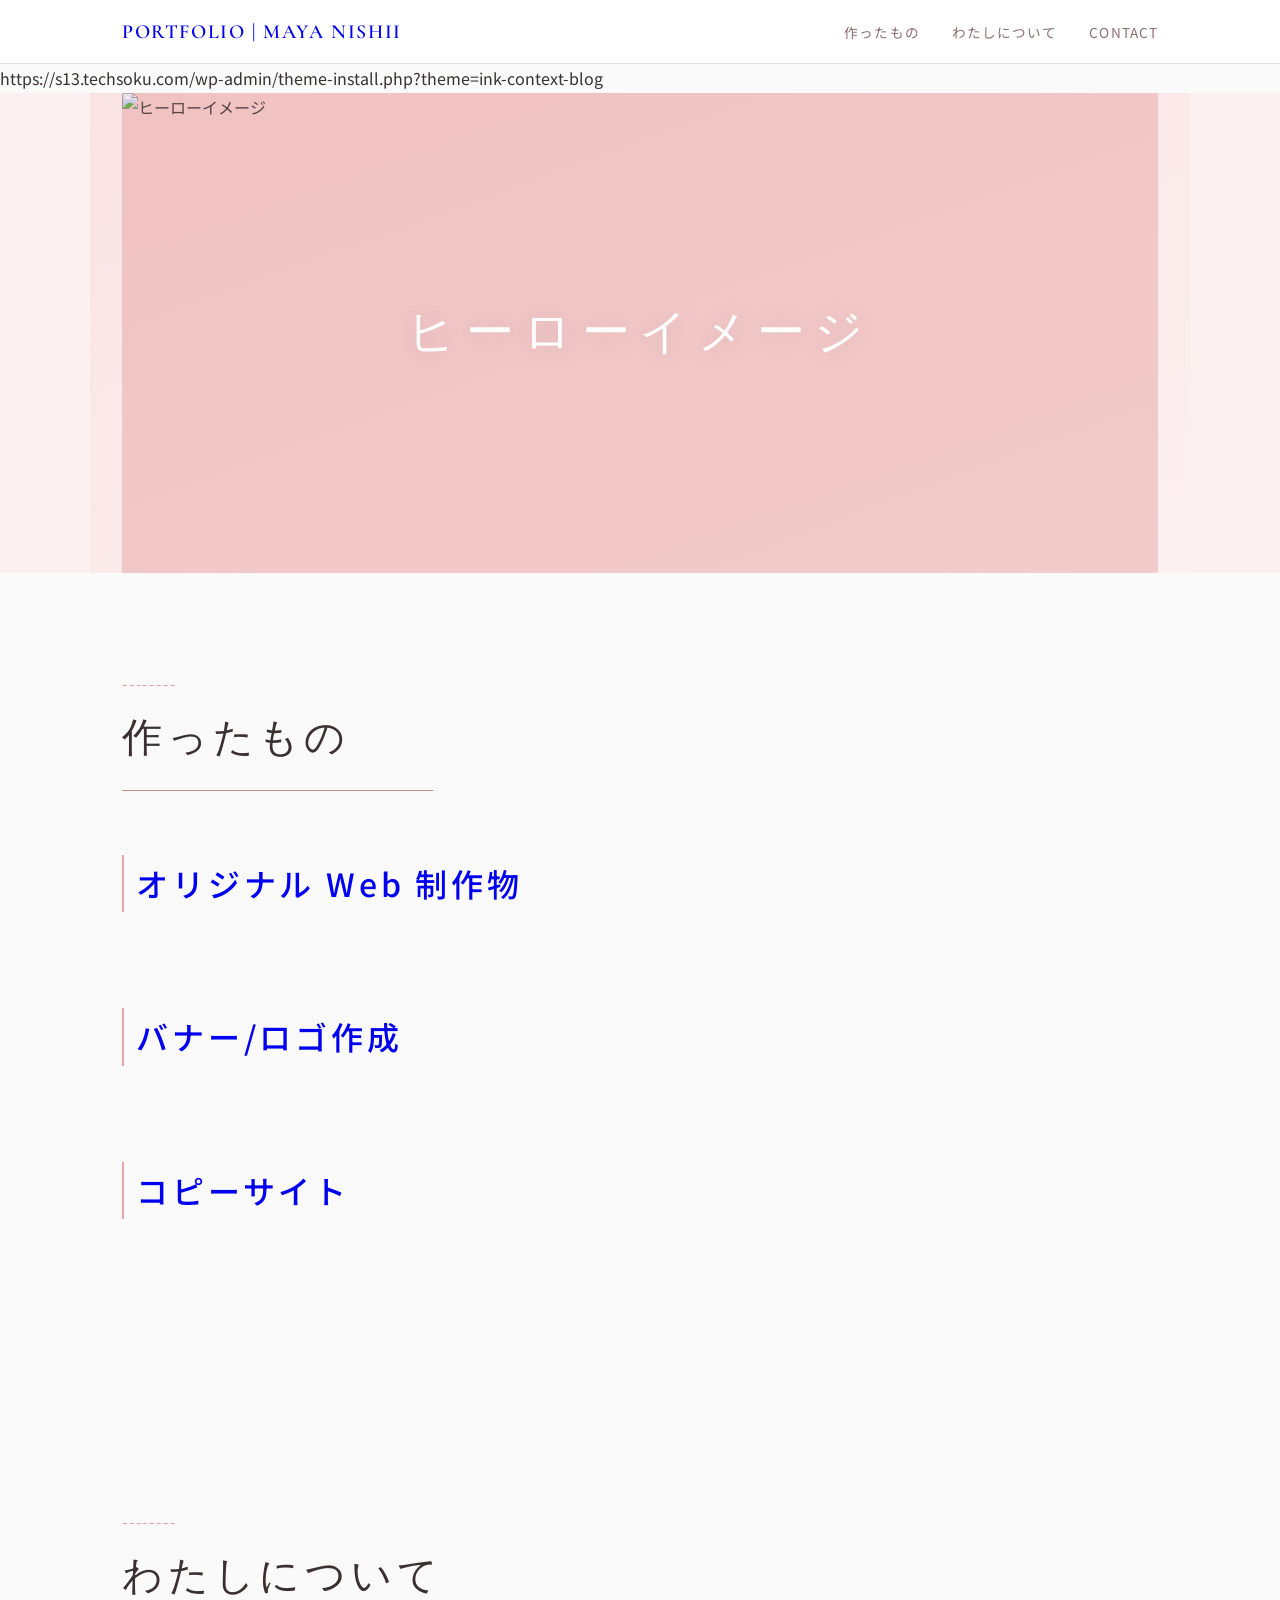
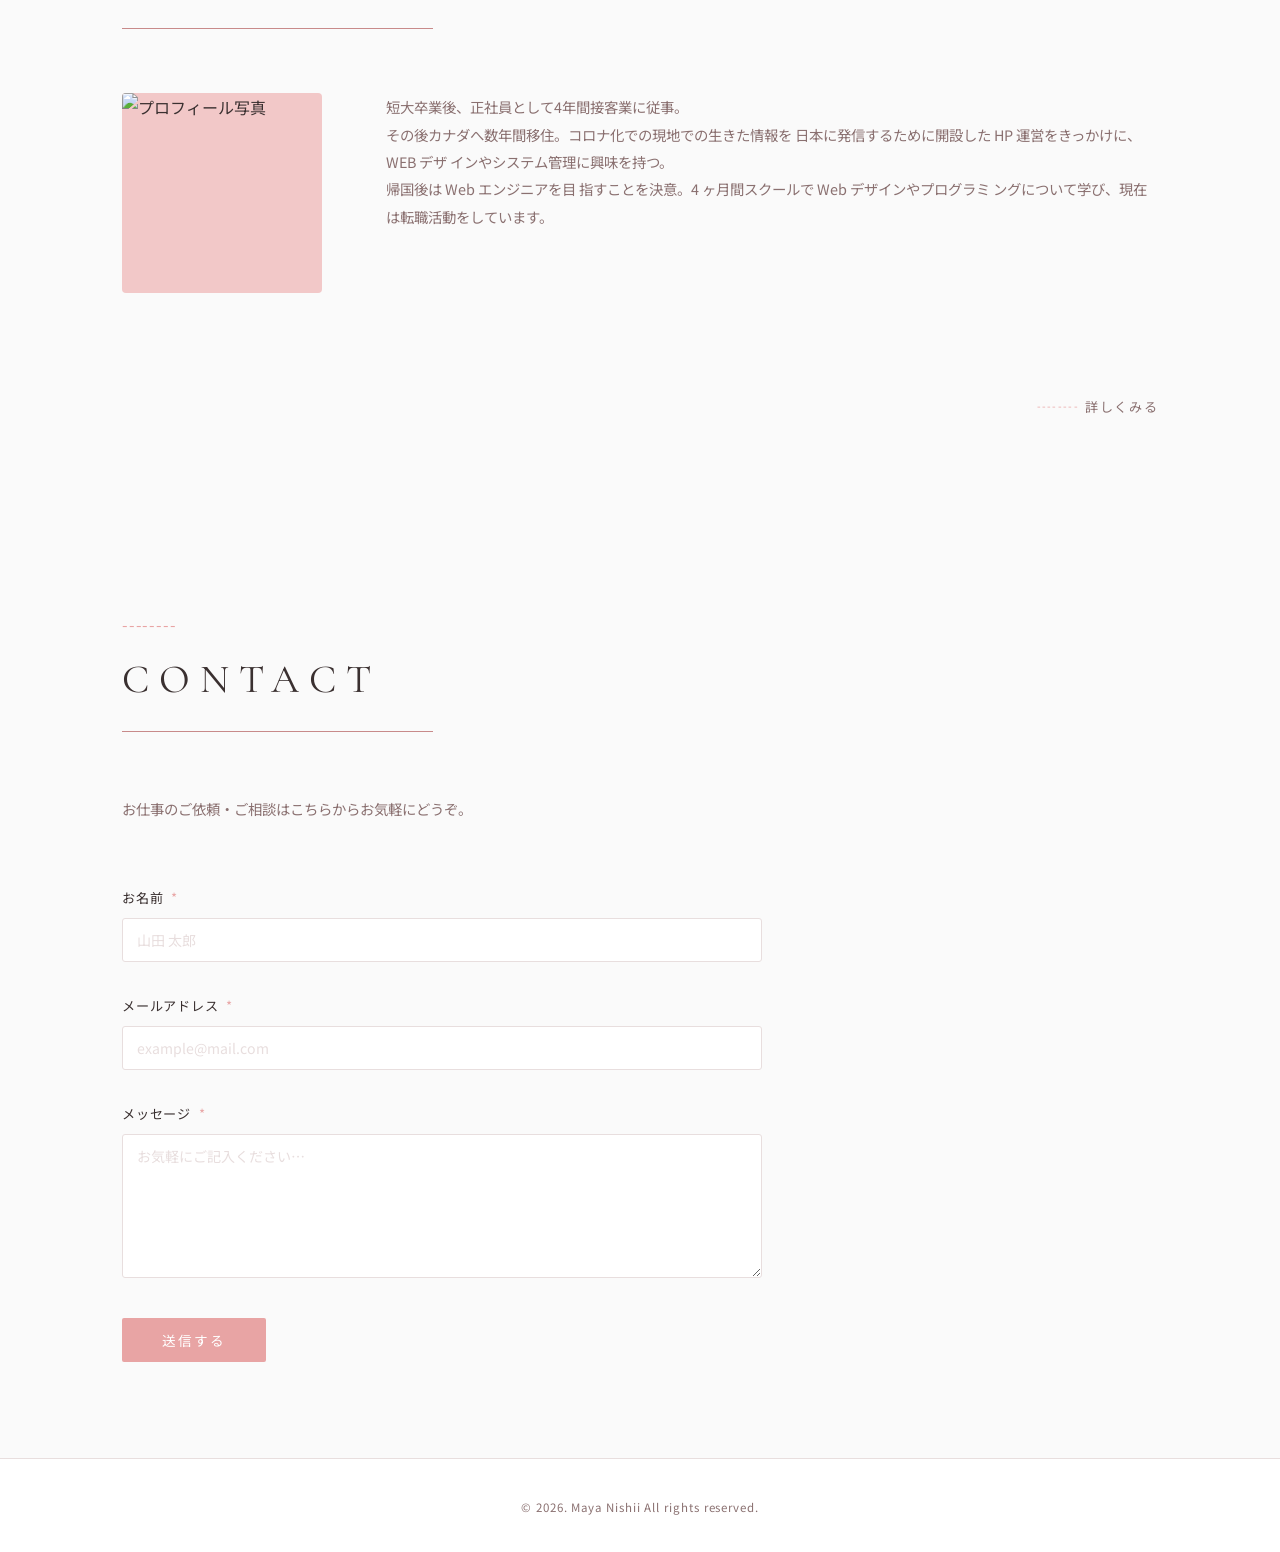
==== commit 7ae3b8ff: "fix" ====
--- a/index.html
+++ b/index.html
@@ -18,11 +18,13 @@
 
   <body>
     <!-- ========================================
-       HEADER / NAVIGATION
-  ======================================== -->
+    HEADER / NAVIGATION
+    ======================================== -->
     <header class="site_header">
       <div class="header_inner">
-        <h2 class="site_name"><a href="index.html">名前</a></h2>
+        <h2 class="site_name">
+          <a href="index.html">PORTFOLIO | MAYA NISHII</a>
+        </h2>
         <nav class="global_nav" aria-label="グローバルナビゲーション">
           <ul class="nav_list">
             <li class="nav_item">
@@ -41,8 +43,9 @@
 
     <main>
       <!-- ========================================
-         HERO SECTION
-    ======================================== -->
+      HERO SECTION
+      ======================================== -->
+      https://s13.techsoku.com/wp-admin/theme-install.php?theme=ink-context-blog
       <section class="hero_section" aria-label="ヒーローエリア">
         <div class="hero_inner">
           <figure class="hero_figure">
@@ -68,144 +71,39 @@
           </section>
 
           <!-- オリジナル Web 制作物（2枚） -->
-          <article class="works_category" aria-labelledby="web_works_heading">
-            <h3 class="works_category_heading" id="web_works_heading">
-              オリジナル web制作物
+          <article
+            class="works_category_left js-reveal"
+            aria-labelledby="copy_works_heading"
+          >
+              <a href="works.html#jump-original">   
+            <h3 class="works_category_heading" id="original_works_heading">
+              オリジナル Web 制作物
+              </a>
             </h3>
-            <ul class="works_grid">
-              <li class="works_item">
-                <a class="works_card" href="works.html">
-                  <figure class="works_figure">
-                    <img
-                      class="works_image"
-                      src="images/work01.jpg"
-                      alt="オリジナルweb制作物 作品1"
-                    />
-                  </figure>
-                  <div class="works_card_body">
-                    <p class="works_card_text">
-                      サイトは製作に入った人間としっかりお話して見えてきます
-                      よろすず下記に触れた…
-                    </p>
-                  </div>
-                </a>
-              </li>
-              <li class="works_item">
-                <a class="works_card" href="works.html">
-                  <figure class="works_figure">
-                    <img
-                      class="works_image"
-                      src="images/work02.jpg"
-                      alt="オリジナルweb制作物 作品2"
-                    />
-                  </figure>
-                  <div class="works_card_body">
-                    <p class="works_card_text">
-                      サイトは製作に入った人間としっかりお話して見えてきます
-                      よろすず下記に触れた…
-                    </p>
-                  </div>
-                </a>
-              </li>
-            </ul>
-            <div class="works_more">
-              <a class="works_more_link" href="works.html">詳しくみる</a>
-            </div>
           </article>
 
           <!-- バナー / ロゴ作成（2枚） -->
           <article
-            class="works_category"
+            class="works_category_right js-reveal"
             aria-labelledby="banner_works_heading"
           >
+              <a href="works.html#jump-banner">
             <h3 class="works_category_heading" id="banner_works_heading">
               バナー/ロゴ作成
+              </a>
             </h3>
-            <ul class="works_grid">
-              <li class="works_item">
-                <a class="works_card" href="works.html">
-                  <figure class="works_figure">
-                    <img
-                      class="works_image"
-                      src="images/banner01.jpg"
-                      alt="バナー/ロゴ 作品1"
-                    />
-                  </figure>
-                  <div class="works_card_body">
-                    <p class="works_card_text">
-                      サイトは製作に入った人間としっかりお話して見えてきます
-                      よろすず下記に触れた…
-                    </p>
-                  </div>
-                </a>
-              </li>
-              <li class="works_item">
-                <a class="works_card" href="works.html">
-                  <figure class="works_figure">
-                    <img
-                      class="works_image"
-                      src="images/banner02.jpg"
-                      alt="バナー/ロゴ 作品2"
-                    />
-                  </figure>
-                  <div class="works_card_body">
-                    <p class="works_card_text">
-                      サイトは製作に入った人間としっかりお話して見えてきます
-                      よろすず下記に触れた…
-                    </p>
-                  </div>
-                </a>
-              </li>
-            </ul>
-            <div class="works_more">
-              <a class="works_more_link" href="works.html">詳しくみる</a>
-            </div>
           </article>
 
           <!-- コピーサイト（2枚） -->
-          <article class="works_category" aria-labelledby="copy_works_heading">
+          <article
+            class="works_category_left js-reveal"
+            aria-labelledby="copy_works_heading"
+          >
+            <a href="works.html#jump-copy">
             <h3 class="works_category_heading" id="copy_works_heading">
               コピーサイト
+              </a>
             </h3>
-            <ul class="works_grid">
-              <li class="works_item">
-                <a class="works_card" href="works.html">
-                  <figure class="works_figure">
-                    <img
-                      class="works_image"
-                      src="images/copy01.jpg"
-                      alt="コピーサイト 作品1"
-                    />
-                  </figure>
-                  <div class="works_card_body">
-                    <p class="works_card_text">
-                      サイトは製作に入った人間としっかりお話して見えてきます
-                      よろすず下記に触れた…
-                    </p>
-                  </div>
-                </a>
-              </li>
-              <li class="works_item">
-                <a class="works_card" href="works.html">
-                  <figure class="works_figure">
-                    <img
-                      class="works_image"
-                      src="images/copy02.jpg"
-                      alt="コピーサイト 作品2"
-                    />
-                  </figure>
-                  <div class="works_card_body">
-                    <p class="works_card_text">
-                      サイトは製作に入った人間としっかりお話して見えてきます
-                      よろすず下記に触れた…
-                    </p>
-                  </div>
-                </a>
-              </li>
-            </ul>
-            <div class="works_more">
-              <a class="works_more_link" href="works.html">詳しくみる</a>
-            </div>
           </article>
         </div>
       </section>
@@ -233,10 +131,12 @@
             </figure>
             <div class="about_profile_text">
               <p class="about_description">
-                短大卒業後、正社員として4年間接客業に従事。<br />
+                短大卒業後、正社員として4年間接客業に従事。
+                <br />
                 その後カナダへ数年間移住。コロナ化での現地での生きた情報を
                 日本に発信するために開設した HP 運営をきっかけに、WEB デザ
-                インやシステム管理に興味を持つ。<br />
+                インやシステム管理に興味を持つ。
+                <br />
                 帰国後は Web エンジニアを目 指すことを決意。4 ヶ月間スクールで
                 Web デザインやプログラミ
                 ングについて学び、現在は転職活動をしています。
@@ -280,10 +180,10 @@
               target="hidden_iframe"
             >
               <div class="form_group">
-                <label class="form_label" for="contact_name"
-                  >お名前
-                  <span class="form_required" aria-label="必須">*</span></label
-                >
+                <label class="form_label" for="contact_name">
+                  お名前
+                  <span class="form_required" aria-label="必須">*</span>
+                </label>
                 <input
                   class="form_input"
                   type="text"
@@ -295,10 +195,10 @@
               </div>
 
               <div class="form_group">
-                <label class="form_label" for="contact_email"
-                  >メールアドレス
-                  <span class="form_required" aria-label="必須">*</span></label
-                >
+                <label class="form_label" for="contact_email">
+                  メールアドレス
+                  <span class="form_required" aria-label="必須">*</span>
+                </label>
                 <input
                   class="form_input"
                   type="email"
@@ -310,10 +210,10 @@
               </div>
 
               <div class="form_group">
-                <label class="form_label" for="contact_message"
-                  >メッセージ
-                  <span class="form_required" aria-label="必須">*</span></label
-                >
+                <label class="form_label" for="contact_message">
+                  メッセージ
+                  <span class="form_required" aria-label="必須">*</span>
+                </label>
                 <textarea
                   class="form_textarea"
                   id="contact_message"
@@ -350,9 +250,9 @@
   ======================================== -->
     <footer class="site_footer">
       <div class="footer_inner">
-        <small class="footer_copy"
-          >&copy; 2026. Maya Nishii All rights reserved.</small
-        >
+        <small class="footer_copy">
+          &copy; 2026. Maya Nishii All rights reserved.
+        </small>
       </div>
     </footer>
     <script src="js/script.js"></script>
--- a/css/style.css
+++ b/css/style.css
@@ -307,6 +307,33 @@
 /* ============================================================
    実績（作ったもの）セクション
    ============================================================ */
+
+/* 共通の初期状態 */
+
+.js-reveal {
+  opacity: 0;
+  transition:
+    transform 1.2s cubic-bezier(0.22, 1, 0.36, 1),
+    opacity 0.8s;
+  /* cubic-bezierを使うと「シュッ」と鋭く入って「ピタッ」と止まる高級感が出ます */
+}
+
+/* 左の画面外に完全に隠す */
+.works_category_left {
+  transform: translateX(-100px);
+}
+
+/* 右の画面外に完全に隠す */
+.works_category_right {
+  transform: translateX(100px);
+}
+
+/* 出てきた時の状態 */
+.js-reveal.active {
+  opacity: 1;
+  transform: translateX(0);
+}
+
 .works_section {
   padding: var(--space_xl) 0;
   background: var(--color_bg);
@@ -327,7 +354,7 @@
   font-weight: 500;
   letter-spacing: 0.12em;
   color: var(--color_text_sub);
-  margin-bottom: var(--space_md);
+  margin-bottom: var(--space_xl);
   padding-left: 0.75rem;
   border-left: 2px solid var(--color_primary);
 }
@@ -410,6 +437,54 @@
   color: var(--color_primary);
 }
 
+/*詳細ページ */
+
+.works_banner_wrapper {
+  display: flex;
+  flex-direction: column;
+  align-items: center;
+  gap: var(--space_md);
+}
+
+.work_details {
+  display: block;
+  padding: 2rem var(--space_lg);
+  font-size: var(--font_body);
+  line-height: 1.8;
+  color: var(--color_text_sub);
+  background-color: var(--color_primary_pale);
+  border: var(--color_surface);
+  border-radius: 30px;
+}
+
+.works_card_image {
+  max-width: 800px;
+  height: 550px;
+}
+
+.work_details > h3 {
+  margin: var(--space_md) 0;
+}
+
+.list_details > li {
+  list-style-type: disc;
+  padding-left: 10px;
+}
+
+.works_list_details {
+  display: flex;
+  gap: var(--space_md);
+  margin: var(--space_md) 0;
+  align-items: center;
+}
+
+.works_pagination {
+  display: flex;
+  gap: var(--space_xl);
+  justify-content: left;
+  margin-top: var(--space_md);
+}
+
 /* ============================================================
    わたしについてセクション
    ============================================================ */
@@ -467,6 +542,7 @@
   flex-direction: column;
   gap: var(--space_lg);
 }
+
 .about_skills {
   padding: 100px 0 50px 0;
 }
@@ -482,6 +558,7 @@
 .skills:has(#skills-tool:checked) .skill-card:not([data-cat='tool']) {
   display: none;
 }
+
 .skills-grid {
   display: flex;
   flex-wrap: wrap;
@@ -492,9 +569,11 @@
 .skills-tabs {
   font-size: 1.5rem;
 }
+
 .skills-tabs__tab {
   padding-right: 20px;
 }
+
 .skills_image {
   max-width: 480px;
   height: auto;
@@ -521,9 +600,14 @@
 }
 
 .strength_text {
-  font-size: 0.88rem;
+  font-size: 1rem;
   line-height: 2;
   color: var(--color_text_sub);
+}
+
+.strength_text li {
+  margin-bottom: var(--space_md);
+  list-style-type: circle;
 }
 
 /* ============================================================
@@ -655,7 +739,7 @@
    ページヘッダー（works.html / about.html 共通）
    ============================================================ */
 .page_hero {
-  padding: var(--space_lg) 0 var(--space_md);
+  padding: var(--space_md) 0 var(--space_md);
   background: var(--color_primary_pale);
   border-bottom: 1px solid var(--color_border);
 }
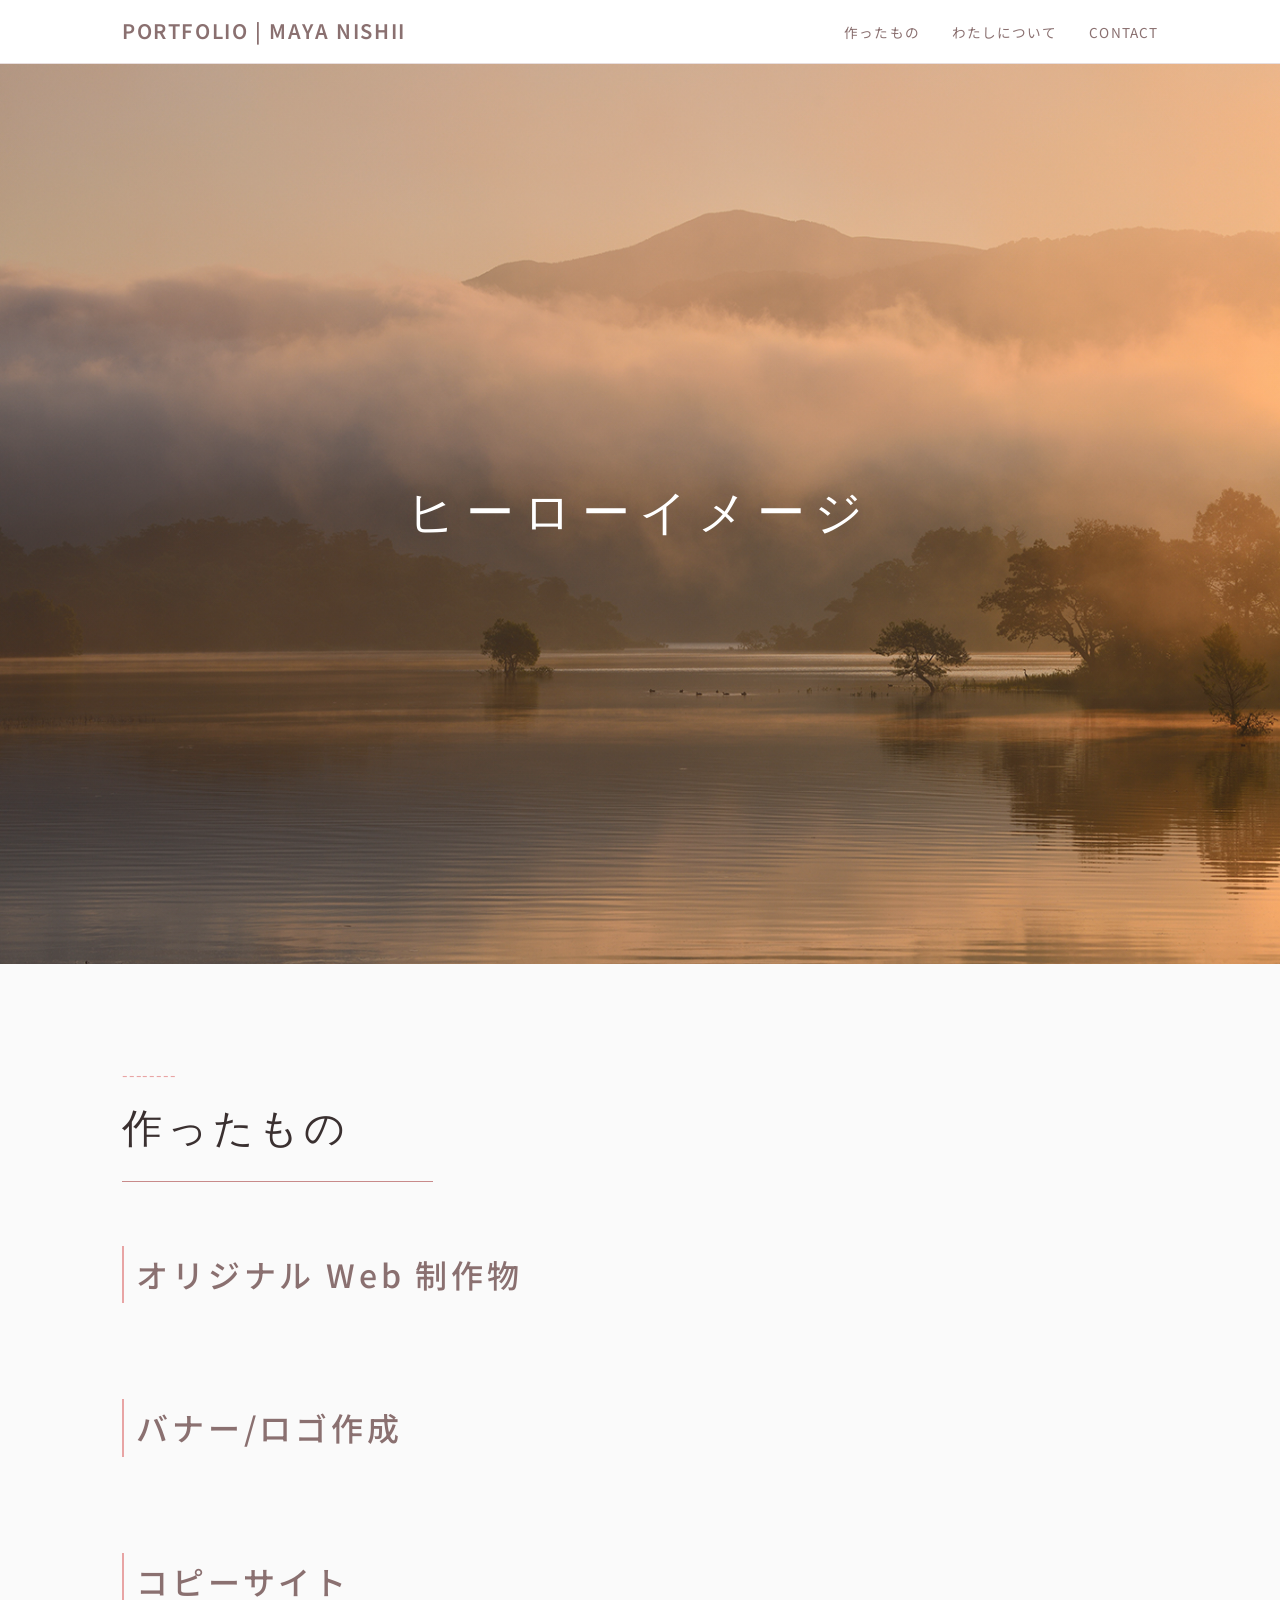
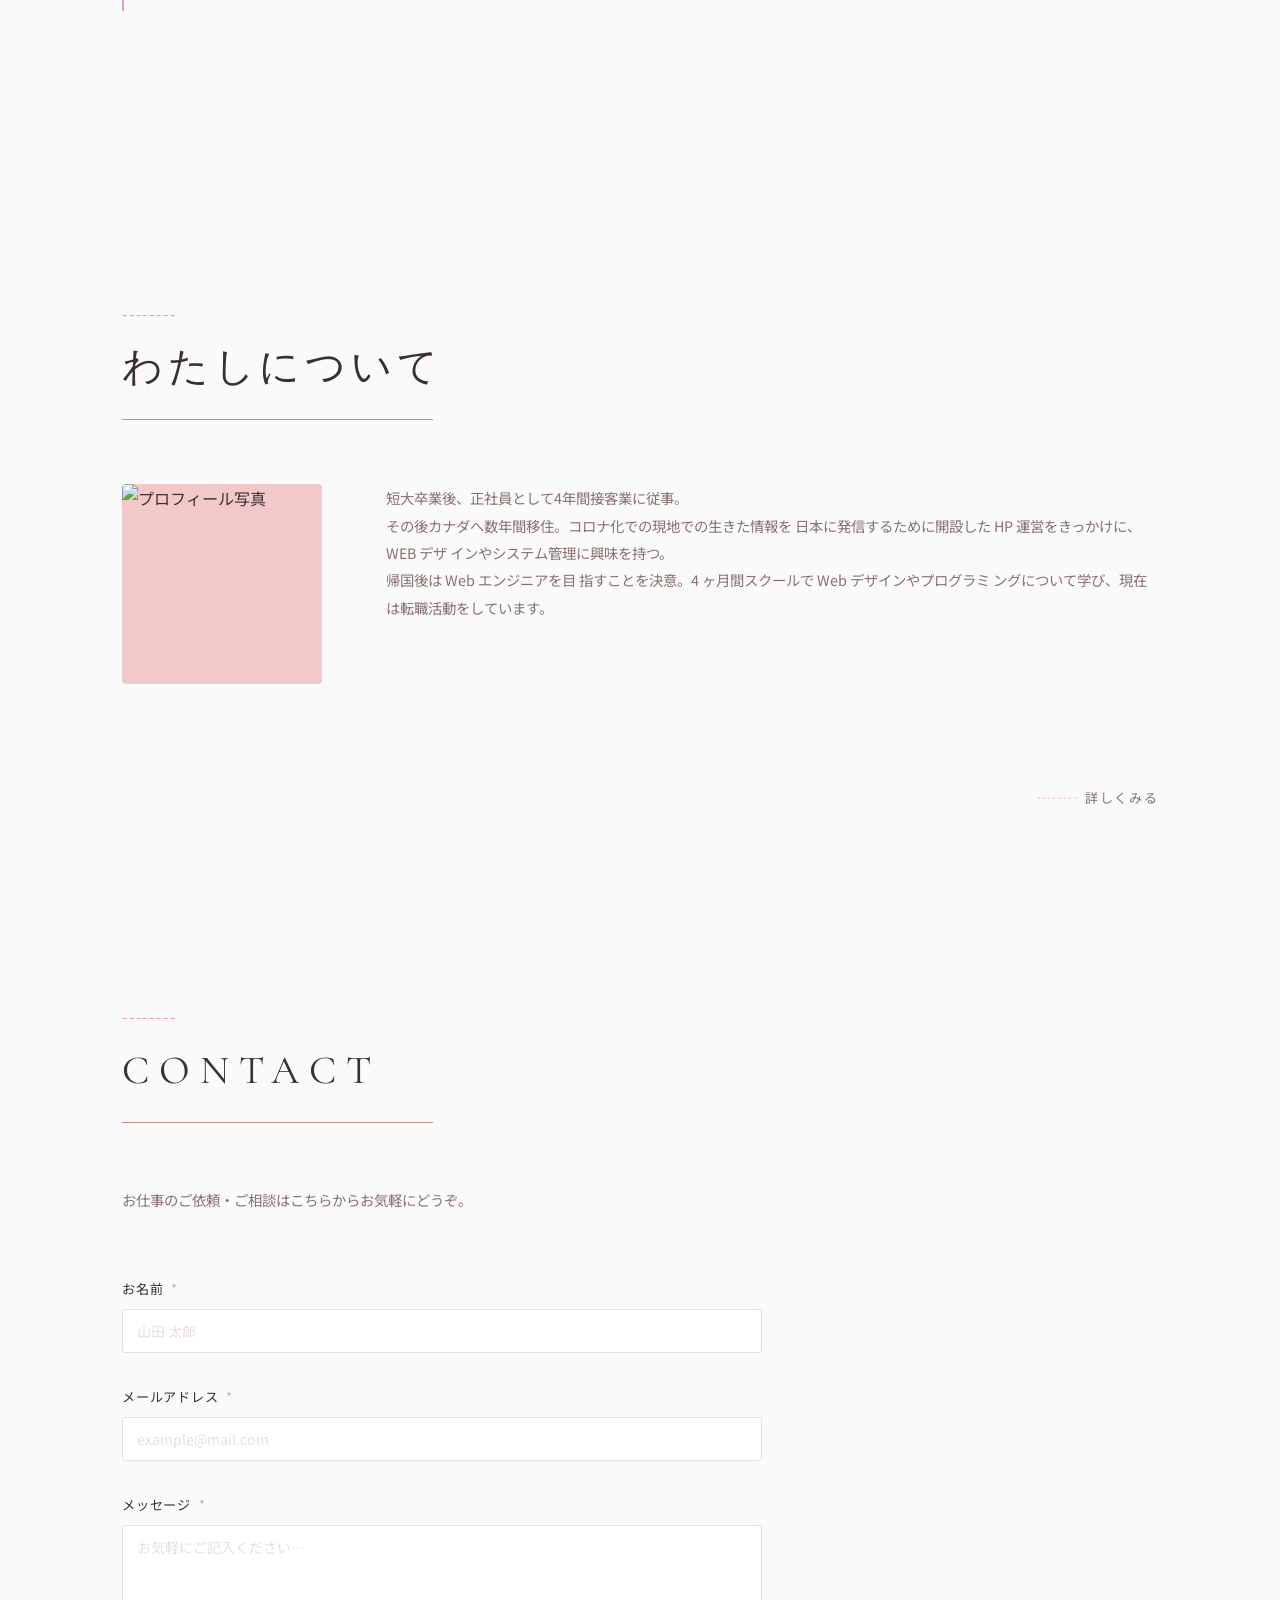
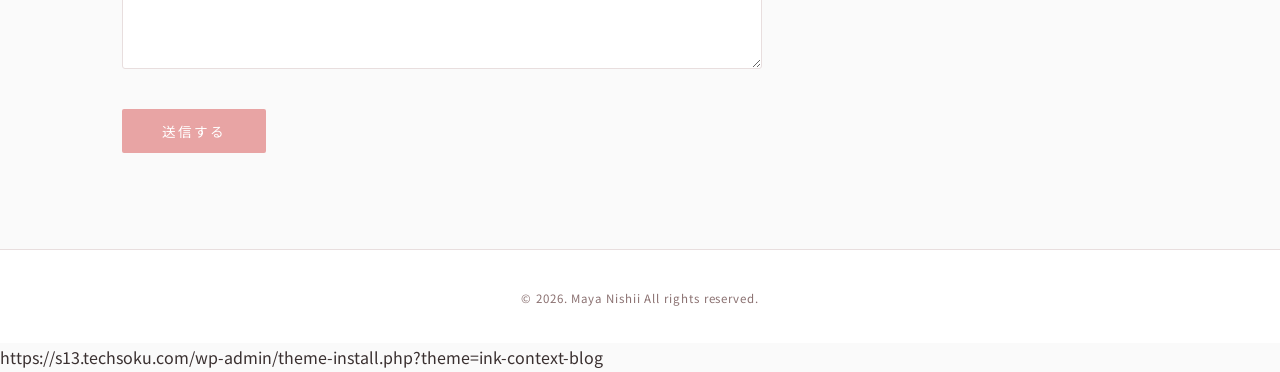
==== commit 6bfee3dd: "fix" ====
--- a/index.html
+++ b/index.html
@@ -45,14 +45,15 @@
       <!-- ========================================
       HERO SECTION
       ======================================== -->
-      https://s13.techsoku.com/wp-admin/theme-install.php?theme=ink-context-blog
       <section class="hero_section" aria-label="ヒーローエリア">
         <div class="hero_inner">
           <figure class="hero_figure">
             <img
               class="hero_image"
-              src="images/hero.jpg"
+              src="images/pic_01_l.jpg"
               alt="ヒーローイメージ"
+              width="1400"
+              height="800"
             />
           </figure>
           <div class="hero_catch">
@@ -258,3 +259,6 @@
     <script src="js/script.js"></script>
   </body>
 </html>
+
+
+      https://s13.techsoku.com/wp-admin/theme-install.php?theme=ink-context-blog
--- a/css/style.css
+++ b/css/style.css
@@ -76,6 +76,8 @@
 
 a {
   text-decoration: none;
+  color: var(--color_text_sub);
+  font-family: var(--font_body);
 }
 
 figure {
@@ -218,41 +220,20 @@
    ヒーローセクション
    ============================================================ */
 .hero_section {
+  width: 100%;
+  height: 100vh;
   position: relative;
   background: var(--color_primary_pale);
-  min-height: 480px;
-  display: flex;
-  flex-direction: column;
-  align-items: center;
-  justify-content: center;
-  overflow: hidden;
 }
 
 .hero_inner {
-  position: relative;
-  width: 100%;
-  max-width: var(--container_width);
-  margin: 0 auto;
-  padding: 0 var(--space_md);
-}
-
-.hero_figure {
-  width: 100%;
-  height: 480px;
-  overflow: hidden;
-  border-radius: 2px;
-}
-
+  width: 100%;
+  height: 100%;
+}
 .hero_image {
   width: 100%;
-  height: 100%;
-  object-fit: cover;
-  object-position: center;
-  background: var(--color_primary_light);
-  /* 画像がない場合のプレースホルダー */
-  min-height: 100%;
-}
-
+  height: 100vh;
+}
 .hero_catch {
   position: absolute;
   inset: 0;
@@ -276,7 +257,6 @@
 }
 
 .hero_scroll_indicator {
-  position: absolute;
   bottom: var(--space_md);
   right: var(--space_md);
 }
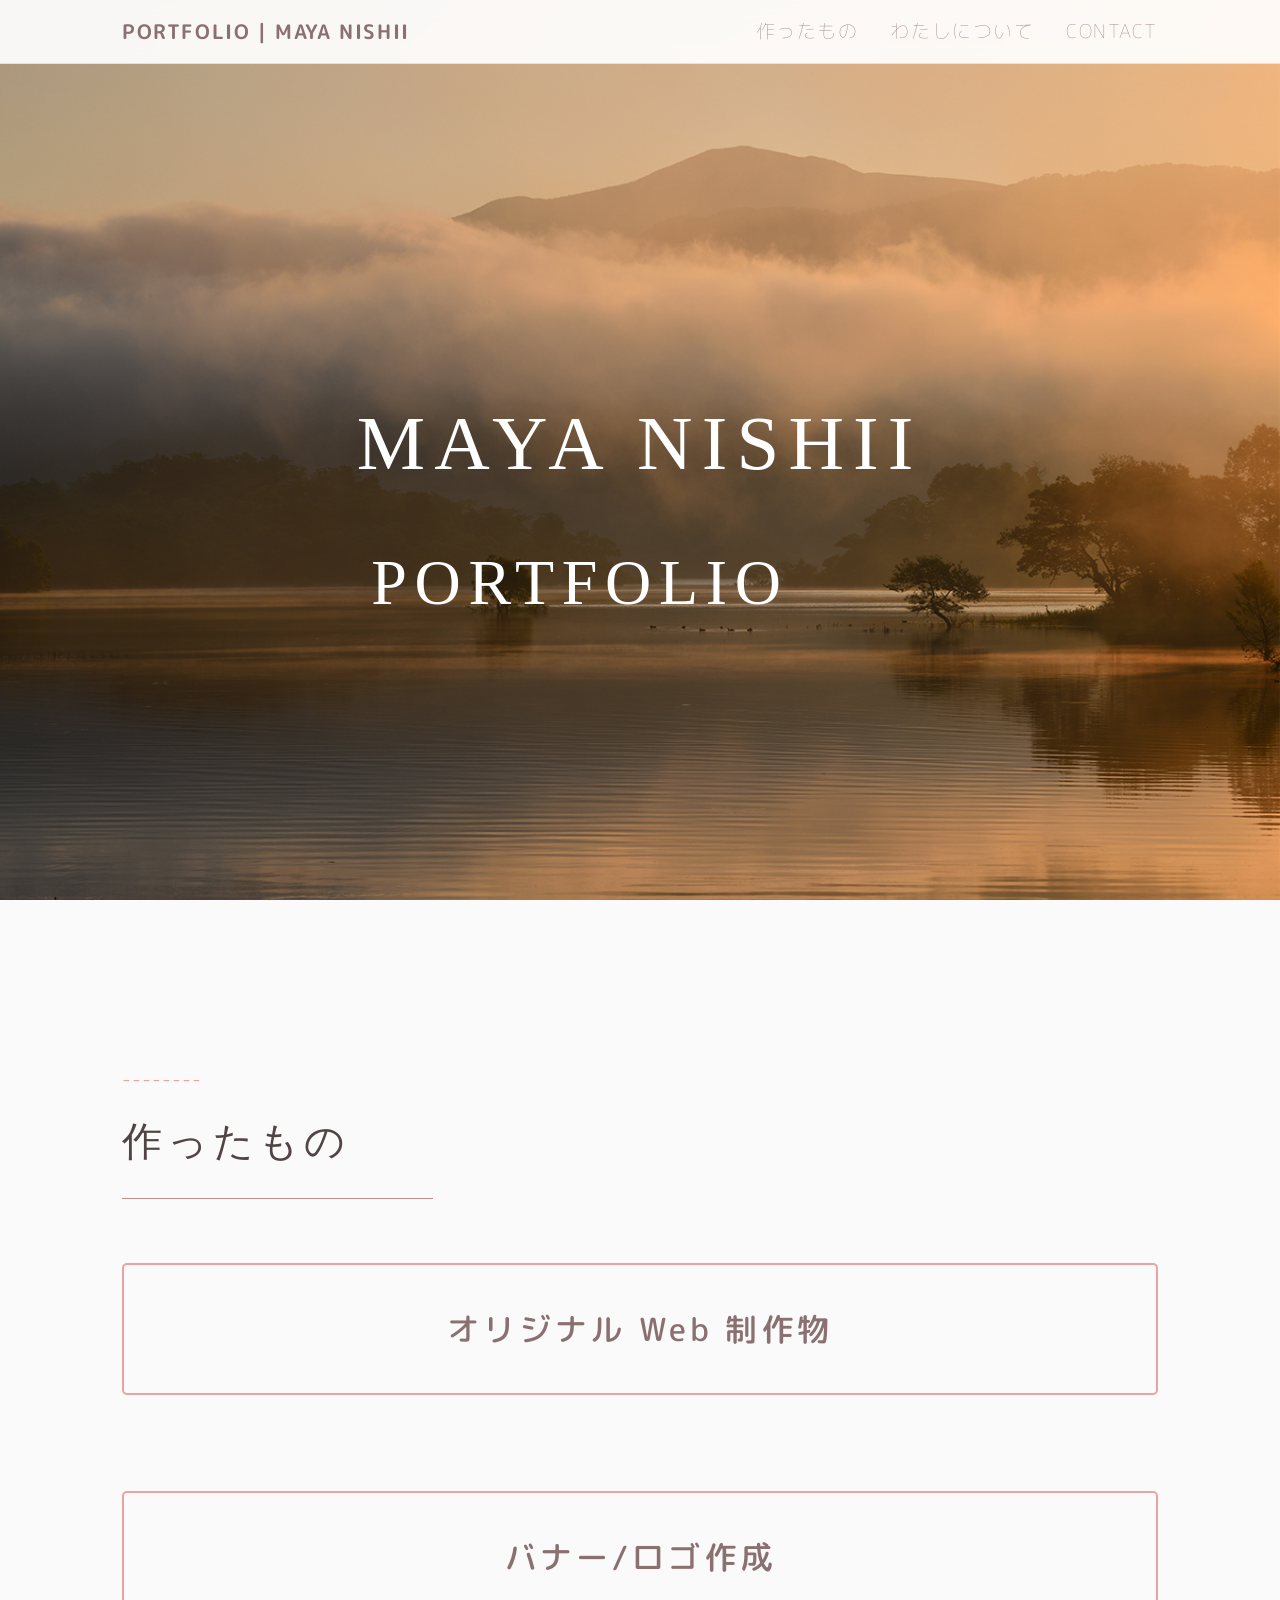
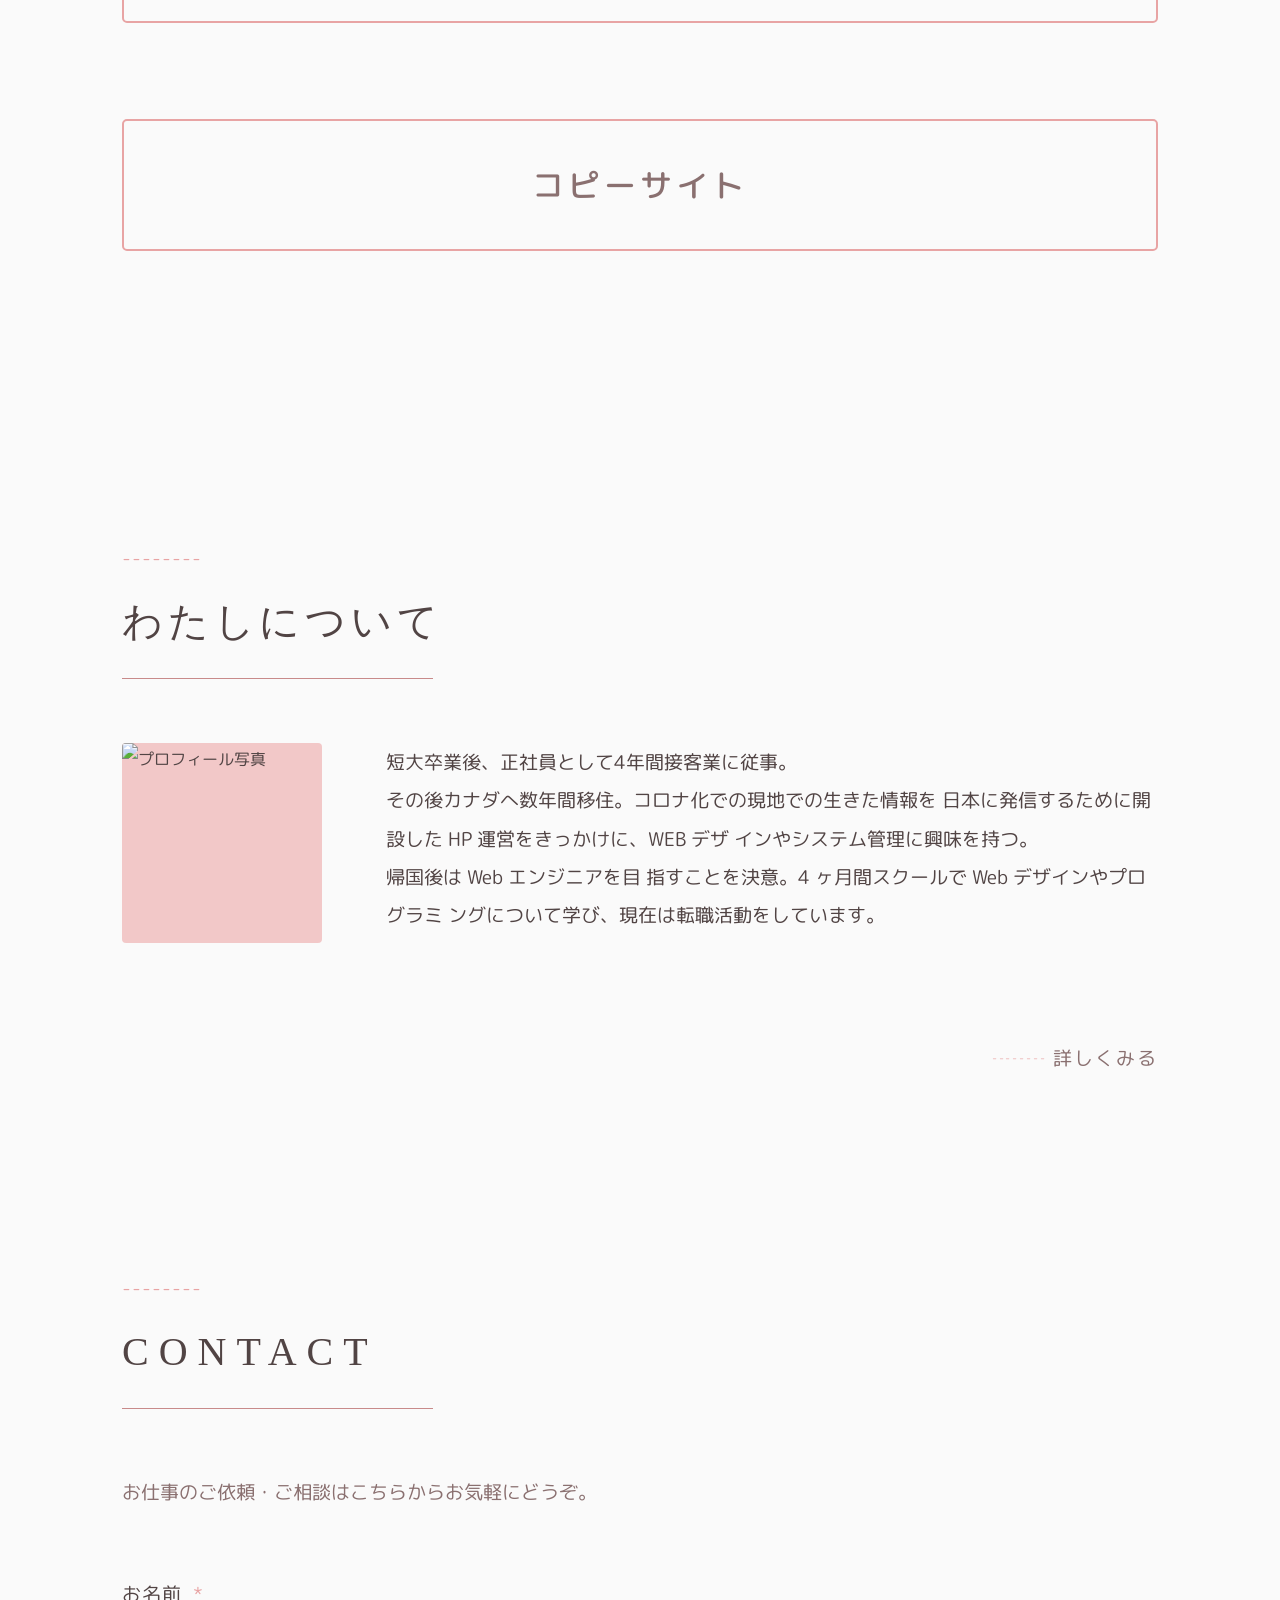
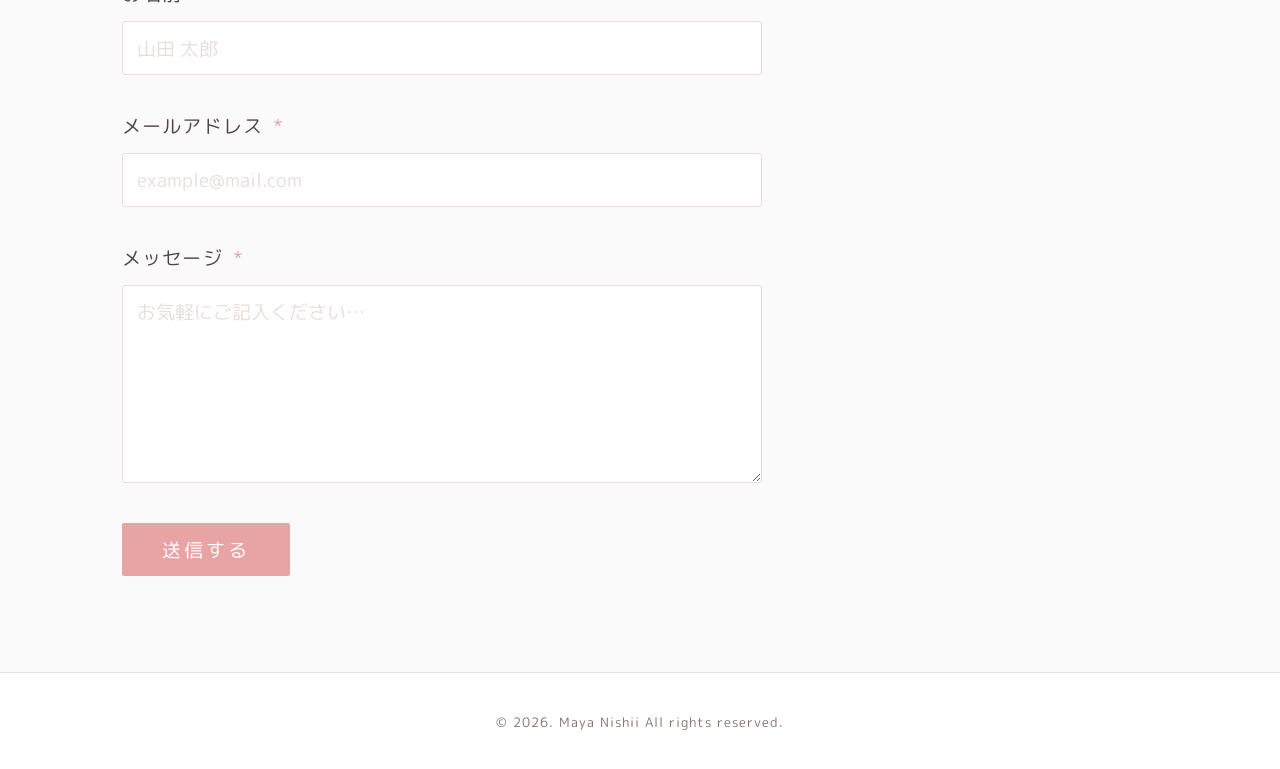
==== commit 5b64f59c: "fix" ====
--- a/index.html
+++ b/index.html
@@ -1,264 +1,207 @@
 <!doctype html>
 <html lang="ja">
-  <head>
-    <meta charset="UTF-8" />
-    <meta name="viewport" content="width=device-width, initial-scale=1.0" />
-    <meta name="description" content="Maya Nishiiについて" />
-    <link rel="icon" href="images/favicon.ico" />
-    <title>Portfolio</title>
-    <link rel="stylesheet" href="css/reset.css" />
-    <link rel="stylesheet" href="css/style.css" />
-    <link rel="preconnect" href="https://fonts.googleapis.com" />
-    <link rel="preconnect" href="https://fonts.gstatic.com" crossorigin />
-    <link
-      href="https://fonts.googleapis.com/css2?family=Cormorant+Garamond:wght@300;400;600&family=Noto+Sans+JP:wght@300;400;500&display=swap"
-      rel="stylesheet"
-    />
-  </head>
-
-  <body>
-    <!-- ========================================
+
+<head>
+  <meta charset="UTF-8" />
+  <meta name="viewport" content="width=device-width, initial-scale=1.0" />
+  <meta name="description" content="Maya Nishiiについて" />
+  <link rel="icon" href="images/favicon.ico" />
+  <title>Portfolio</title>
+  <link rel="stylesheet" href="css/reset.css" />
+  <link rel="stylesheet" href="css/style.css" />
+  <link rel="preconnect" href="https://fonts.googleapis.com" />
+  <link rel="preconnect" href="https://fonts.gstatic.com" crossorigin />
+  <link href="https://fonts.googleapis.com/
+      css2?family=Cormorant+Garamond:wght@300;400;600&family=Noto+Sans+JP:wght@300;400;500&display=swap"
+    rel="stylesheet" />
+  <link href="https://fonts.googleapis.com/css2?family=M+PLUS+Rounded+1c:wght@400;700&display=swap" rel="stylesheet">
+</head>
+
+<body>
+  <!-- ========================================
     HEADER / NAVIGATION
     ======================================== -->
-    <header class="site_header">
-      <div class="header_inner">
-        <h2 class="site_name">
-          <a href="index.html">PORTFOLIO | MAYA NISHII</a>
-        </h2>
-        <nav class="global_nav" aria-label="グローバルナビゲーション">
-          <ul class="nav_list">
-            <li class="nav_item">
-              <a class="nav_link" href="works.html">作ったもの</a>
-            </li>
-            <li class="nav_item">
-              <a class="nav_link" href="about.html">わたしについて</a>
-            </li>
-            <li class="nav_item">
-              <a class="nav_link" href="#contact">CONTACT</a>
-            </li>
-          </ul>
-        </nav>
-      </div>
-    </header>
-
-    <main>
-      <!-- ========================================
+  <header class="site_header">
+    <div class="header_inner">
+      <h2 class="site_name">
+        <a href="index.html">PORTFOLIO | MAYA NISHII</a>
+      </h2>
+      <nav class="global_nav" aria-label="グローバルナビゲーション">
+        <ul class="nav_list">
+          <li class="nav_item">
+            <a class="nav_link" href="works.html">作ったもの</a>
+          </li>
+          <li class="nav_item">
+            <a class="nav_link" href="about.html">わたしについて</a>
+          </li>
+          <li class="nav_item">
+            <a class="nav_link" href="#contact">CONTACT</a>
+          </li>
+        </ul>
+      </nav>
+    </div>
+  </header>
+
+  <main>
+    <!-- ========================================
       HERO SECTION
       ======================================== -->
-      <section class="hero_section" aria-label="ヒーローエリア">
-        <div class="hero_inner">
-          <figure class="hero_figure">
-            <img
-              class="hero_image"
-              src="images/pic_01_l.jpg"
-              alt="ヒーローイメージ"
-              width="1400"
-              height="800"
-            />
+    <section class="hero_section" aria-label="ヒーローエリア">
+      <div class="hero_inner">
+        <figure class="hero_figure">
+          <img class="hero_image" src="images/pic_01_l.jpg" alt="ヒーローイメージ" width="1400" height="800" />
+        </figure>
+        <div class="hero_catch">
+          <h1 class="hero_catch_text">
+            <div class="hero_catch_text_up">
+              <p>MAYA NISHII</p>
+            </div>
+            <div class="hero_catch_text_down">
+              <p>PORTFOLIO</p>
+            </div>
+          </h1>
+        </div>
+      </div>
+    </section>
+
+    <!-- ========================================
+         WORKS SECTION（トップ：各カテゴリ2枚ずつ）
+    ======================================== -->
+    <section class="works_section" id="works" aria-labelledby="works_heading">
+      <div class="section_inner">
+        <section class="section_header section_header_top">
+          <h2 class="section_heading" id="works_heading">作ったもの</h2>
+        </section>
+
+        <!-- オリジナル Web 制作物（2枚） -->
+        <article class="works_category_left js-reveal" aria-labelledby="copy_works_heading">
+          <h3 class="works_category_heading_top works_category_heading" id="original_works_heading">
+            <a href="works.html#jump-original">オリジナル Web 制作物</a>
+          </h3>
+        </article>
+
+        <!-- バナー / ロゴ作成（2枚） -->
+        <article class="works_category_right js-reveal" aria-labelledby="banner_works_heading">
+          <h3 class="works_category_heading_top works_category_heading" id="banner_works_heading">
+            <a href="works.html#jump-banner">バナー/ロゴ作成</a>
+          </h3>
+        </article>
+
+        <!-- コピーサイト（2枚） -->
+        <article class="works_category_left js-reveal" aria-labelledby="copy_works_heading">
+          <h3 class="works_category_heading_top works_category_heading" id="copy_works_heading">
+            <a href="works.html#jump-copy">コピーサイト</a>
+          </h3>
+        </article>
+      </div>
+    </section>
+
+    <!-- ========================================
+         ABOUT SECTION
+    ======================================== -->
+
+    <section class="contact_section" id="contact" aria-labelledby="contact_heading">
+      <div class="section_inner">
+        <section class="section_header section_header_top">
+          <h2 class="section_heading">わたしについて</h2>
+        </section>
+        <div class="about_profile">
+          <figure class="about_figure">
+            <img class="about_image" src="images/profile.jpg" alt="プロフィール写真" />
           </figure>
-          <div class="hero_catch">
-            <p class="hero_catch_text">ヒーローイメージ</p>
+          <div class="about_profile_text">
+            <p class="about_description">
+              短大卒業後、正社員として4年間接客業に従事。
+              <br/>
+              その後カナダへ数年間移住。コロナ化での現地での生きた情報を
+              日本に発信するために開設した HP 運営をきっかけに、WEB デザ
+              インやシステム管理に興味を持つ。
+              <br/>
+              帰国後は Web エンジニアを目 指すことを決意。4 ヶ月間スクールで
+              Web デザインやプログラミ
+              ングについて学び、現在は転職活動をしています。
+            </p>
           </div>
         </div>
-      </section>
-
-      <!-- ========================================
-         WORKS SECTION（トップ：各カテゴリ2枚ずつ）
-    ======================================== -->
-      <section class="works_section" id="works" aria-labelledby="works_heading">
-        <div class="section_inner">
-          <section class="section_header">
-            <h2 class="section_heading" id="works_heading">作ったもの</h2>
-          </section>
-
-          <!-- オリジナル Web 制作物（2枚） -->
-          <article
-            class="works_category_left js-reveal"
-            aria-labelledby="copy_works_heading"
-          >
-              <a href="works.html#jump-original">   
-            <h3 class="works_category_heading" id="original_works_heading">
-              オリジナル Web 制作物
-              </a>
-            </h3>
-          </article>
-
-          <!-- バナー / ロゴ作成（2枚） -->
-          <article
-            class="works_category_right js-reveal"
-            aria-labelledby="banner_works_heading"
-          >
-              <a href="works.html#jump-banner">
-            <h3 class="works_category_heading" id="banner_works_heading">
-              バナー/ロゴ作成
-              </a>
-            </h3>
-          </article>
-
-          <!-- コピーサイト（2枚） -->
-          <article
-            class="works_category_left js-reveal"
-            aria-labelledby="copy_works_heading"
-          >
-            <a href="works.html#jump-copy">
-            <h3 class="works_category_heading" id="copy_works_heading">
-              コピーサイト
-              </a>
-            </h3>
-          </article>
-        </div>
-      </section>
-
-      <!-- ========================================
-         ABOUT SECTION
-    ======================================== -->
-
-      <section
-        class="contact_section"
-        id="contact"
-        aria-labelledby="contact_heading"
-      >
-        <div class="section_inner">
-          <section class="section_header">
-            <h2 class="section_heading">わたしについて</h2>
-          </section>
-          <div class="about_profile">
-            <figure class="about_figure">
-              <img
-                class="about_image"
-                src="images/profile.jpg"
-                alt="プロフィール写真"
-              />
-            </figure>
-            <div class="about_profile_text">
-              <p class="about_description">
-                短大卒業後、正社員として4年間接客業に従事。
-                <br />
-                その後カナダへ数年間移住。コロナ化での現地での生きた情報を
-                日本に発信するために開設した HP 運営をきっかけに、WEB デザ
-                インやシステム管理に興味を持つ。
-                <br />
-                帰国後は Web エンジニアを目 指すことを決意。4 ヶ月間スクールで
-                Web デザインやプログラミ
-                ングについて学び、現在は転職活動をしています。
-              </p>
-            </div>
-          </div>
-
-          <div class="works_more">
-            <a class="works_more_link" href="about.html">詳しくみる</a>
-          </div>
-        </div>
-      </section>
-
-      <!-- ========================================
+
+        <div class="works_more">
+          <a class="works_more_link" href="about.html">詳しくみる</a>
+        </div>
+      </div>
+    </section>
+
+    <!-- ========================================
          CONTACT SECTION
     ======================================== -->
-      <section
-        class="contact_section"
-        id="contact"
-        aria-labelledby="contact_heading"
-      >
-        <div class="section_inner">
-          <section class="section_header">
-            <h2
-              class="section_heading contact_heading_text"
-              id="contact_heading"
-            >
-              CONTACT
-            </h2>
-          </section>
-          <div class="contact_body">
-            <p class="contact_lead">
-              お仕事のご依頼・ご相談はこちらからお気軽にどうぞ。
-            </p>
-
-            <form
-              id="g-form"
-              class="contact_form"
-              action="https://docs.google.com/forms/d/e/1FAIpQLScDXwPFyIaxGAS4emq_WGZdihEaA-7MEzaaNlccdq9YaucscA/formResponse"
-              method="post"
-              target="hidden_iframe"
-            >
-              <div class="form_group">
-                <label class="form_label" for="contact_name">
-                  お名前
-                  <span class="form_required" aria-label="必須">*</span>
-                </label>
-                <input
-                  class="form_input"
-                  type="text"
-                  id="contact_name"
-                  name="entry.1020937472"
-                  required
-                  placeholder="山田 太郎"
-                />
-              </div>
-
-              <div class="form_group">
-                <label class="form_label" for="contact_email">
-                  メールアドレス
-                  <span class="form_required" aria-label="必須">*</span>
-                </label>
-                <input
-                  class="form_input"
-                  type="email"
-                  id="contact_email"
-                  name="entry.664999081"
-                  required
-                  placeholder="example@mail.com"
-                />
-              </div>
-
-              <div class="form_group">
-                <label class="form_label" for="contact_message">
-                  メッセージ
-                  <span class="form_required" aria-label="必須">*</span>
-                </label>
-                <textarea
-                  class="form_textarea"
-                  id="contact_message"
-                  name="entry.1720009579"
-                  rows="6"
-                  required
-                  placeholder="お気軽にご記入ください…"
-                ></textarea>
-              </div>
-
-              <div class="form_submit">
-                <button class="form_button" type="submit">送信する</button>
-              </div>
-            </form>
-            <iframe
-              name="hidden_iframe"
-              id="hidden_iframe"
-              style="display: none"
-              onload="
+    <section class="contact_section" id="contact" aria-labelledby="contact_heading">
+      <div class="section_inner">
+        <section class="section_header section_header_top">
+          <h2 class="section_heading contact_heading_text" id="contact_heading">
+            CONTACT
+          </h2>
+        </section>
+        <div class="contact_body">
+          <p class="contact_lead">
+            お仕事のご依頼・ご相談はこちらからお気軽にどうぞ。
+          </p>
+
+          <form id="g-form" class="contact_form"
+            action="https://docs.google.com/forms/d/e/1FAIpQLScDXwPFyIaxGAS4emq_WGZdihEaA-7MEzaaNlccdq9YaucscA/formResponse"
+            method="post" target="hidden_iframe">
+            <div class="form_group">
+              <label class="form_label" for="contact_name">
+                お名前
+                <span class="form_required" aria-label="必須">*</span>
+              </label>
+              <input class="form_input" type="text" id="contact_name" name="entry.1020937472" required
+                placeholder="山田 太郎" />
+            </div>
+
+            <div class="form_group">
+              <label class="form_label" for="contact_email">
+                メールアドレス
+                <span class="form_required" aria-label="必須">*</span>
+              </label>
+              <input class="form_input" type="email" id="contact_email" name="entry.664999081" required
+                placeholder="example@mail.com" />
+            </div>
+
+            <div class="form_group">
+              <label class="form_label" for="contact_message">
+                メッセージ
+                <span class="form_required" aria-label="必須">*</span>
+              </label>
+              <textarea class="form_textarea" id="contact_message" name="entry.1720009579" rows="6" required
+                placeholder="お気軽にご記入ください…"></textarea>
+            </div>
+
+            <div class="form_submit">
+              <button class="form_button" type="submit">送信する</button>
+            </div>
+          </form>
+          <iframe name="hidden_iframe" id="hidden_iframe" style="display: none" onload="
                 if (submitted) {
                   clearFormStorage();
                   alert('送信が完了しました');
                   location.reload();
                 }
-              "
-            ></iframe>
-          </div>
-        </div>
-      </section>
-    </main>
-
-    <!-- ========================================
+              "></iframe>
+        </div>
+      </div>
+    </section>
+  </main>
+
+  <!-- ========================================
        FOOTER
   ======================================== -->
-    <footer class="site_footer">
-      <div class="footer_inner">
-        <small class="footer_copy">
-          &copy; 2026. Maya Nishii All rights reserved.
-        </small>
-      </div>
-    </footer>
-    <script src="js/script.js"></script>
-  </body>
-</html>
-
-
-      https://s13.techsoku.com/wp-admin/theme-install.php?theme=ink-context-blog
+  <footer class="site_footer">
+    <div class="footer_inner">
+      <small class="footer_copy">
+        &copy; 2026. Maya Nishii All rights reserved.
+      </small>
+    </div>
+  </footer>
+  <script src="js/script.js"></script>
+</body>
+
+</html>
--- a/css/style.css
+++ b/css/style.css
@@ -4,27 +4,21 @@
 :root {
   /* カラー */
   --color_primary: #e8a4a4;
-  /* メインピンク */
   --color_primary_light: #f2c8c8;
-  /* 薄ピンク */
   --color_primary_pale: #fdf0f0;
-  /* 極薄ピンク（背景） */
-  --color_text: #3a3030;
-  /* メインテキスト */
+  --color_text: #514444;
   --color_text_sub: #8a7070;
-  /* サブテキスト */
   --color_bg: #fafafa;
-  /* ページ背景 */
   --color_surface: #ffffff;
-  /* カード背景 */
   --color_border: #e8dede;
-  /* ボーダー */
   --color_heading_line: #c88a8a;
-  /* 見出し装飾線 */
 
   /* タイポグラフィ */
   --font_display: 'Cormorant Garamond', serif;
-  --font_body: 'Noto Sans JP', sans-serif;
+  --font_body: 'M PLUS Rounded 1c', 'Noto Sans JP', sans-serif;
+  --font_weight_light: 200;
+  --font_weight_normal: 400;
+  --font_weight_bold: 700;
 
   /* スペーシング */
   --space_xs: 0.5rem;
@@ -41,6 +35,7 @@
   --transition_base: 0.3s ease;
 }
 
+
 /* ============================================================
    リセット & ベーススタイル
    ============================================================ */
@@ -61,7 +56,7 @@
   font-family: var(--font_body);
   color: var(--color_text);
   background-color: var(--color_bg);
-  line-height: 1.8;
+  line-height: 2;
 }
 
 img {
@@ -83,6 +78,7 @@
 figure {
   margin: 0;
 }
+
 
 /* ============================================================
    共通ユーティリティ
@@ -112,7 +108,7 @@
   content: '--------';
   display: block;
   font-family: var(--font_body);
-  font-size: 1rem;
+  font-size: 1.2rem;
   letter-spacing: 0.05em;
   color: var(--color_primary);
   margin-bottom: 0.25rem;
@@ -126,6 +122,18 @@
   background: var(--color_heading_line);
   margin-top: 0.5rem;
 }
+
+/* SP：セクション内側の余白を縮小 */
+@media (max-width: 768px) {
+  .section_inner {
+    padding: 0 var(--space_sm);
+  }
+
+  .section_heading {
+    font-size: 2rem;
+  }
+}
+
 
 /* ============================================================
    ヘッダー / ナビゲーション
@@ -143,8 +151,8 @@
 .header_inner {
   max-width: var(--container_width);
   margin: 0 auto;
+  height: 100%;
   padding: 0 var(--space_md);
-  height: 100%;
   display: flex;
   align-items: center;
   justify-content: space-between;
@@ -169,7 +177,8 @@
 }
 
 .nav_link {
-  font-size: 0.85rem;
+  font-size: 1.2rem;
+  font-weight: var(--font_weight_light);
   letter-spacing: 0.08em;
   color: var(--color_text_sub);
   transition: color var(--transition_base);
@@ -187,15 +196,17 @@
   transition: width var(--transition_base);
 }
 
-.nav_link:hover {
+.nav_link:hover,
+.nav_link.is_active {
   color: var(--color_primary);
 }
 
-.nav_link:hover::after {
+.nav_link:hover::after,
+.nav_link.is_active::after {
   width: 100%;
 }
 
-/* ハンバーガーボタン（SP用） */
+/* ハンバーガーボタン */
 .nav_toggle {
   display: none;
   flex-direction: column;
@@ -216,110 +227,193 @@
     opacity var(--transition_base);
 }
 
+/* SP：ハンバーガーメニュー表示・ドロワーナビ */
+@media (max-width: 768px) {
+  .header_inner {
+    padding: 0 var(--space_sm);
+  }
+
+  .nav_toggle {
+    display: flex;
+  }
+
+  .global_nav {
+    position: fixed;
+    top: var(--header_height);
+    left: 0;
+    width: 100%;
+    background: rgba(255, 255, 255, 0.97);
+    border-bottom: 1px solid var(--color_border);
+    padding: var(--space_md) var(--space_sm);
+    /* 初期状態は非表示 */
+    transform: translateY(-110%);
+    transition: transform var(--transition_base);
+    z-index: 99;
+  }
+
+  /* JS で .is_open を付与することで表示 */
+  .global_nav.is_open {
+    transform: translateY(0);
+  }
+
+  .nav_list {
+    flex-direction: column;
+    gap: var(--space_sm);
+  }
+
+  .nav_link {
+    font-size: 1.4rem;
+  }
+
+  /* ハンバーガー → ✕ アニメーション */
+  .nav_toggle.is_open .nav_toggle_bar:nth-child(1) {
+    transform: translateY(6.5px) rotate(45deg);
+  }
+
+  .nav_toggle.is_open .nav_toggle_bar:nth-child(2) {
+    opacity: 0;
+  }
+
+  .nav_toggle.is_open .nav_toggle_bar:nth-child(3) {
+    transform: translateY(-6.5px) rotate(-45deg);
+  }
+}
+
+
 /* ============================================================
    ヒーローセクション
    ============================================================ */
 .hero_section {
+  position: relative;
+  height: 100vh;
+  background: transparent;
+}
+
+.hero_image {
+  position: fixed;
+  top: 0;
+  left: 0;
   width: 100%;
   height: 100vh;
-  position: relative;
-  background: var(--color_primary_pale);
-}
-
-.hero_inner {
-  width: 100%;
-  height: 100%;
-}
-.hero_image {
-  width: 100%;
-  height: 100vh;
-}
+  z-index: -1;
+  object-fit: cover;
+}
+
 .hero_catch {
   position: absolute;
   inset: 0;
   display: flex;
   align-items: center;
   justify-content: center;
-  background: linear-gradient(
-    160deg,
-    rgba(232, 164, 164, 0.18) 0%,
-    rgba(255, 255, 255, 0.06) 100%
-  );
+  width: 100%;
+  text-align: center;
 }
 
 .hero_catch_text {
+  font-size: 4rem;
   font-family: var(--font_display);
-  font-size: clamp(1.5rem, 5vw, 3rem);
   font-weight: 300;
-  letter-spacing: 0.2em;
+  letter-spacing: 0.12em;
   color: #fff;
   text-shadow: 0 2px 24px rgba(58, 48, 48, 0.18);
 }
 
-.hero_scroll_indicator {
-  bottom: var(--space_md);
-  right: var(--space_md);
-}
-
-.scroll_dot {
-  display: block;
-  width: 10px;
-  height: 10px;
-  border-radius: 50%;
-  background: var(--color_surface);
-  box-shadow: 0 0 0 3px rgba(255, 255, 255, 0.4);
-  animation: scroll_pulse 2s ease-in-out infinite;
-}
-
-@keyframes scroll_pulse {
-  0%,
-  100% {
-    opacity: 1;
-    transform: scale(1);
-  }
-
-  50% {
-    opacity: 0.4;
-    transform: scale(0.7);
-  }
-}
-
-/* ============================================================
-   実績（作ったもの）セクション
-   ============================================================ */
-
-/* 共通の初期状態 */
+.hero_catch_text_up {
+  animation: hero_catch_text_up 1.5s ease-in-out forwards;
+  padding-bottom: 10px;
+}
+
+.hero_catch_text_down {
+  animation: hero_catch_text_down 1.5s ease-in-out forwards;
+}
+
+@keyframes hero_catch_text_up {
+  0%   { opacity: 1; transform: scale(0.8); }
+  100% { opacity: 1; transform: scale(1.2); }
+}
+
+@keyframes hero_catch_text_down {
+  0%   { transform: translateX(100px); }
+  100% { transform: translateX(-60px); }
+}
+
+.hero_catch_text_up p,
+.hero_catch_text_down p {
+  opacity: 1;
+  view-timeline-name: --zoom-move-fade;
+  view-timeline-axis: block;
+  animation: scroll-anim linear;
+  animation-timeline: --zoom-move-fade;
+  animation-range: cover 50% exit 0%;
+}
+
+@keyframes scroll-anim {
+  0%   { opacity: 1; transform: translateY(0) scale(1.0); }
+  100% { opacity: 0; transform: translateY(100px) scale(2.0); }
+}
+
+/* SP：ヒーローテキストサイズ縮小 */
+@media (max-width: 768px) {
+  .hero_catch_text {
+    font-size: 2.2rem;
+    letter-spacing: 0.08em;
+  }
+
+  @keyframes hero_catch_text_down {
+    0%   { transform: translateX(40px); }
+    100% { transform: translateX(-20px); }
+  }
+}
+
+
+/* ============================================================
+   スクロールアニメーション（共通）
+   ============================================================ */
+.section_header,
+.about_skills,
+.about_sub_heading {
+  opacity: 1;
+  view-timeline-name: --zoom-move-fade;
+  view-timeline-axis: block;
+  animation: scroll-anim-header linear;
+  animation-timeline: --zoom-move-fade;
+  animation-range: entry 0% exit 10%;
+}
+
+@keyframes scroll-anim-header {
+  0%   { opacity: 0; transform: translateY(-30px); }
+  100% { opacity: 1; transform: translateY(0); }
+}
 
 .js-reveal {
-  opacity: 0;
-  transition:
-    transform 1.2s cubic-bezier(0.22, 1, 0.36, 1),
-    opacity 0.8s;
-  /* cubic-bezierを使うと「シュッ」と鋭く入って「ピタッ」と止まる高級感が出ます */
-}
-
-/* 左の画面外に完全に隠す */
-.works_category_left {
-  transform: translateX(-100px);
-}
-
-/* 右の画面外に完全に隠す */
-.works_category_right {
-  transform: translateX(100px);
-}
-
-/* 出てきた時の状態 */
+  transition: transform 1.2s ease-out;
+  background-color: var(--color_bg);
+}
+
+.works_category_left  { transform: translateX(-100px); }
+.works_category_right { transform: translateX(100px); }
+
 .js-reveal.active {
-  opacity: 1;
   transform: translateX(0);
 }
 
+/* SP：横スライドを抑制（画面幅が狭いと見切れるため） */
+@media (max-width: 768px) {
+  .works_category_left,
+  .works_category_right {
+    transform: translateX(0);
+  }
+}
+
+
+/* ============================================================
+   Works セクション（TOP）
+   ============================================================ */
 .works_section {
   padding: var(--space_xl) 0;
   background: var(--color_bg);
 }
 
-/* カテゴリ区切り */
 .works_category {
   margin-bottom: var(--space_xl);
 }
@@ -329,17 +423,32 @@
 }
 
 .works_category_heading {
+  text-align: center;
   font-family: var(--font_body);
   font-size: 2rem;
   font-weight: 500;
   letter-spacing: 0.12em;
   color: var(--color_text_sub);
   margin-bottom: var(--space_xl);
-  padding-left: 0.75rem;
-  border-left: 2px solid var(--color_primary);
-}
-
-/* グリッドレイアウト */
+  padding: 2rem;
+  border: 2px solid var(--color_primary);
+  border-radius: 5px;
+}
+
+.works_category_heading_top a {
+  display: block;
+}
+
+.works_category_heading_top {
+  transition: transform 1.0s ease-in-out, background-color 1.0s ease-in-out;
+}
+
+.works_category_heading_top:hover {
+  background-color: var(--color_primary);
+  transform: scale(0.95);
+}
+
+/* グリッド */
 .works_grid {
   display: grid;
   grid-template-columns: repeat(2, 1fr);
@@ -386,8 +495,8 @@
 }
 
 .works_card_text {
-  font-size: 0.78rem;
-  line-height: 1.65;
+  font-size: 1.2rem;
+  line-height: 1;
   color: var(--color_text_sub);
 }
 
@@ -401,7 +510,7 @@
   display: inline-flex;
   align-items: center;
   gap: 0.4rem;
-  font-size: 0.82rem;
+  font-size: 1.2rem;
   letter-spacing: 0.1em;
   color: var(--color_text_sub);
   transition: color var(--transition_base);
@@ -409,7 +518,7 @@
 
 .works_more_link::before {
   content: '--------';
-  font-size: 0.65rem;
+  font-size: 0.7rem;
   color: var(--color_primary);
 }
 
@@ -417,8 +526,29 @@
   color: var(--color_primary);
 }
 
-/*詳細ページ */
-
+/* SP：1カラム */
+@media (max-width: 768px) {
+  .works_section {
+    padding: var(--space_lg) 0;
+  }
+
+  .works_category_heading {
+    font-size: 1.4rem;
+    padding: 1rem var(--space_sm);
+    margin-bottom: var(--space_lg);
+    letter-spacing: 0.06em;
+  }
+
+  .works_grid {
+    grid-template-columns: 1fr;
+    gap: var(--space_sm);
+  }
+}
+
+
+/* ============================================================
+   Works 詳細ページ
+   ============================================================ */
 .works_banner_wrapper {
   display: flex;
   flex-direction: column;
@@ -430,27 +560,27 @@
   display: block;
   padding: 2rem var(--space_lg);
   font-size: var(--font_body);
-  line-height: 1.8;
+  line-height: 2;
   color: var(--color_text_sub);
   background-color: var(--color_primary_pale);
   border: var(--color_surface);
   border-radius: 30px;
 }
 
+.work_details > h3 {
+  margin: var(--space_md) 0;
+}
+
+.list_details > li {
+  list-style-type: disc;
+  padding-left: 10px;
+}
+
 .works_card_image {
   max-width: 800px;
   height: 550px;
 }
 
-.work_details > h3 {
-  margin: var(--space_md) 0;
-}
-
-.list_details > li {
-  list-style-type: disc;
-  padding-left: 10px;
-}
-
 .works_list_details {
   display: flex;
   gap: var(--space_md);
@@ -465,8 +595,55 @@
   margin-top: var(--space_md);
 }
 
-/* ============================================================
-   わたしについてセクション
+/* SP */
+@media (max-width: 768px) {
+  .work_details {
+    padding: var(--space_sm);
+    border-radius: 16px;
+  }
+
+  .works_card_image {
+    max-width: 100%;
+    height: auto;
+  }
+
+  .works_list_details {
+    flex-direction: column;
+    align-items: flex-start;
+    gap: var(--space_sm);
+  }
+
+  .works_pagination {
+    gap: var(--space_md);
+    flex-wrap: wrap;
+  }
+}
+
+
+/* ============================================================
+   Works ページ：3カラムグリッド
+   ============================================================ */
+.works_grid--wide {
+  grid-template-columns: repeat(3, 1fr);
+}
+
+/* タブレット：2カラム */
+@media (max-width: 960px) {
+  .works_grid--wide {
+    grid-template-columns: repeat(2, 1fr);
+  }
+}
+
+/* SP：1カラム */
+@media (max-width: 768px) {
+  .works_grid--wide {
+    grid-template-columns: 1fr;
+  }
+}
+
+
+/* ============================================================
+   About セクション
    ============================================================ */
 .about_section {
   padding: var(--space_xl) 0;
@@ -496,16 +673,16 @@
   object-fit: cover;
 }
 
-.about_description {
-  font-size: 0.9rem;
-  line-height: 1.9;
-  color: var(--color_text_sub);
+.about_profile_text .about_description {
+  font-size: 1.2rem;
+  line-height: 2;
+  color: var(--color_text);
 }
 
 /* サブ見出し */
 .about_sub_heading {
   display: inline-block;
-  font-family: var(--font_body);
+  font-family: var(--font_sub);
   font-size: 2rem;
   font-weight: 500;
   letter-spacing: 0.12em;
@@ -517,27 +694,19 @@
 }
 
 /* スキル */
+.about_skills {
+  padding: 100px 0 50px 0;
+}
+
 .skills {
   display: flex;
   flex-direction: column;
   gap: var(--space_lg);
 }
 
-.about_skills {
-  padding: 100px 0 50px 0;
-}
-
-.skills:has(#skills-lang:checked) .skill-card:not([data-cat='lang']) {
-  display: none;
-}
-
-.skills:has(#skills-fwk:checked) .skill-card:not([data-cat='fwk']) {
-  display: none;
-}
-
-.skills:has(#skills-tool:checked) .skill-card:not([data-cat='tool']) {
-  display: none;
-}
+.skills:has(#skills-lang:checked) .skill-card:not([data-cat='lang']) { display: none; }
+.skills:has(#skills-fwk:checked)  .skill-card:not([data-cat='fwk'])  { display: none; }
+.skills:has(#skills-tool:checked) .skill-card:not([data-cat='tool']) { display: none; }
 
 .skills-grid {
   display: flex;
@@ -561,7 +730,7 @@
 }
 
 .skills_caption {
-  font-size: 0.72rem;
+  font-size: 1rem;
   color: var(--color_text_sub);
   margin-top: var(--space_xs);
 }
@@ -580,7 +749,7 @@
 }
 
 .strength_text {
-  font-size: 1rem;
+  font-size: 1.2rem;
   line-height: 2;
   color: var(--color_text_sub);
 }
@@ -590,8 +759,55 @@
   list-style-type: circle;
 }
 
-/* ============================================================
-   コンタクトセクション
+/* SP */
+@media (max-width: 768px) {
+  .about_section {
+    padding: var(--space_lg) 0;
+  }
+
+  .about_profile {
+    grid-template-columns: 1fr;
+    gap: var(--space_md);
+    margin-bottom: var(--space_lg);
+  }
+
+  .about_figure {
+    width: 140px;
+  }
+
+  .about_sub_heading {
+    font-size: 1.5rem;
+  }
+
+  .about_skills {
+    padding: var(--space_lg) 0 var(--space_md) 0;
+  }
+
+  .skills-grid {
+    gap: var(--space_md);
+    padding: 10px 0;
+  }
+
+  .skills-tabs {
+    font-size: 1.2rem;
+  }
+
+  .skills_image {
+    max-width: 100%;
+  }
+
+  .about_strength {
+    padding: var(--space_lg) 0 var(--space_md) 0;
+  }
+
+  .strength_card {
+    padding: var(--space_sm) var(--space_md);
+  }
+}
+
+
+/* ============================================================
+   Contact セクション
    ============================================================ */
 .contact_section {
   padding: var(--space_xl) 0;
@@ -608,12 +824,11 @@
 }
 
 .contact_lead {
-  font-size: 0.9rem;
+  font-size: 1.2rem;
   color: var(--color_text_sub);
   margin-bottom: var(--space_lg);
 }
 
-/* フォーム */
 .contact_form {
   display: flex;
   flex-direction: column;
@@ -627,7 +842,7 @@
 }
 
 .form_label {
-  font-size: 0.82rem;
+  font-size: 1.2rem;
   letter-spacing: 0.06em;
   color: var(--color_text);
 }
@@ -644,7 +859,7 @@
   border: 1px solid var(--color_border);
   border-radius: 3px;
   font-family: var(--font_body);
-  font-size: 0.88rem;
+  font-size: 1.2rem;
   color: var(--color_text);
   background: var(--color_surface);
   transition:
@@ -676,7 +891,7 @@
   display: inline-block;
   padding: 0.75rem 2.5rem;
   font-family: var(--font_body);
-  font-size: 0.85rem;
+  font-size: 1.2rem;
   letter-spacing: 0.15em;
   color: var(--color_surface);
   background: var(--color_primary);
@@ -693,33 +908,32 @@
   transform: translateY(-1px);
 }
 
-/* ============================================================
-   フッター
-   ============================================================ */
-.site_footer {
+/* SP */
+@media (max-width: 768px) {
+  .contact_section {
+    padding: var(--space_lg) 0;
+  }
+
+  .contact_body {
+    max-width: 100%;
+  }
+
+  .contact_lead {
+    margin-bottom: var(--space_md);
+  }
+
+  .form_button {
+    width: 100%;
+    text-align: center;
+  }
+}
+
+
+/* ============================================================
+   ページヘッダー（works.html / about.html 共通）
+   ============================================================ */
+.page_hero {
   padding: var(--space_md) 0;
-  border-top: 1px solid var(--color_border);
-  background: var(--color_surface);
-}
-
-.footer_inner {
-  max-width: var(--container_width);
-  margin: 0 auto;
-  padding: 0 var(--space_md);
-  text-align: center;
-}
-
-.footer_copy {
-  font-size: 0.72rem;
-  letter-spacing: 0.08em;
-  color: var(--color_text_sub);
-}
-
-/* ============================================================
-   ページヘッダー（works.html / about.html 共通）
-   ============================================================ */
-.page_hero {
-  padding: var(--space_md) 0 var(--space_md);
   background: var(--color_primary_pale);
   border-bottom: 1px solid var(--color_border);
 }
@@ -738,7 +952,7 @@
   content: '--------';
   display: block;
   font-family: var(--font_body);
-  font-size: 1rem;
+  font-size: 1.2rem;
   letter-spacing: 0.05em;
   color: var(--color_primary);
   margin-bottom: 0.25rem;
@@ -753,105 +967,32 @@
   margin-top: 0.75rem;
 }
 
-/* ============================================================
-   ナビゲーション：アクティブリンク
-   ============================================================ */
-.nav_link.is_active {
-  color: var(--color_primary);
-}
-
-.nav_link.is_active::after {
-  width: 100%;
-}
-
-/* ============================================================
-   works.html 用：3カラムグリッド拡張
-   ============================================================ */
-.works_grid--wide {
-  grid-template-columns: repeat(3, 1fr);
-}
-
-/* ============================================================
-   レスポンシブ：タブレット（768px以下）
-   ============================================================ */
+/* SP */
 @media (max-width: 768px) {
-  /* ナビゲーション */
-  .nav_toggle {
-    display: flex;
-  }
-
-  .nav_list {
-    display: none;
-    position: absolute;
-    top: var(--header_height);
-    right: 0;
-    background: rgba(255, 255, 255, 0.97);
-    flex-direction: column;
-    gap: 0;
-    min-width: 200px;
-    border: 1px solid var(--color_border);
-    border-top: none;
-    box-shadow: 0 8px 24px rgba(0, 0, 0, 0.08);
-  }
-
-  .nav_list.is_open {
-    display: flex;
-  }
-
-  .nav_link {
-    display: block;
-    padding: 1rem 1.5rem;
-    border-bottom: 1px solid var(--color_border);
-    font-size: 0.9rem;
-  }
-
-  /* ヒーロー */
-  .hero_figure {
-    height: 280px;
-  }
-
-  /* 作ったもの グリッド */
-  .works_grid,
-  .works_grid--wide {
-    grid-template-columns: 1fr;
-    gap: var(--space_sm);
-  }
-
-  /* プロフィール */
-  .about_profile {
-    grid-template-columns: 1fr;
-    gap: var(--space_md);
-  }
-
-  .about_figure {
-    width: 140px;
-  }
-}
-
-/* ============================================================
-   レスポンシブ：スマートフォン（480px以下）
-   ============================================================ */
-@media (max-width: 480px) {
-  /* ヒーロー */
-  .hero_figure {
-    height: 220px;
-  }
-
-  /* セクション余白 */
-  .works_section,
-  .about_section,
-  .contact_section {
-    padding: var(--space_lg) 0;
-  }
-
-  /* コンタクト */
-  .form_button {
-    width: 100%;
-    text-align: center;
-  }
-
-  /* スキル画像 */
-  .skills_image {
-    max-width: 100%;
-  }
-}
+  .page_hero_heading {
+    font-size: 1.6rem;
+  }
+}
+
+
+/* ============================================================
+   フッター
+   ============================================================ */
+.site_footer {
+  padding: var(--space_md) 0;
+  border-top: 1px solid var(--color_border);
+  background: var(--color_surface);
+}
+
+.footer_inner {
+  max-width: var(--container_width);
+  margin: 0 auto;
+  padding: 0 var(--space_md);
+  text-align: center;
+}
+
+.footer_copy {
+  font-size: 0.8rem;
+  letter-spacing: 0.08em;
+  color: var(--color_text_sub);
+}
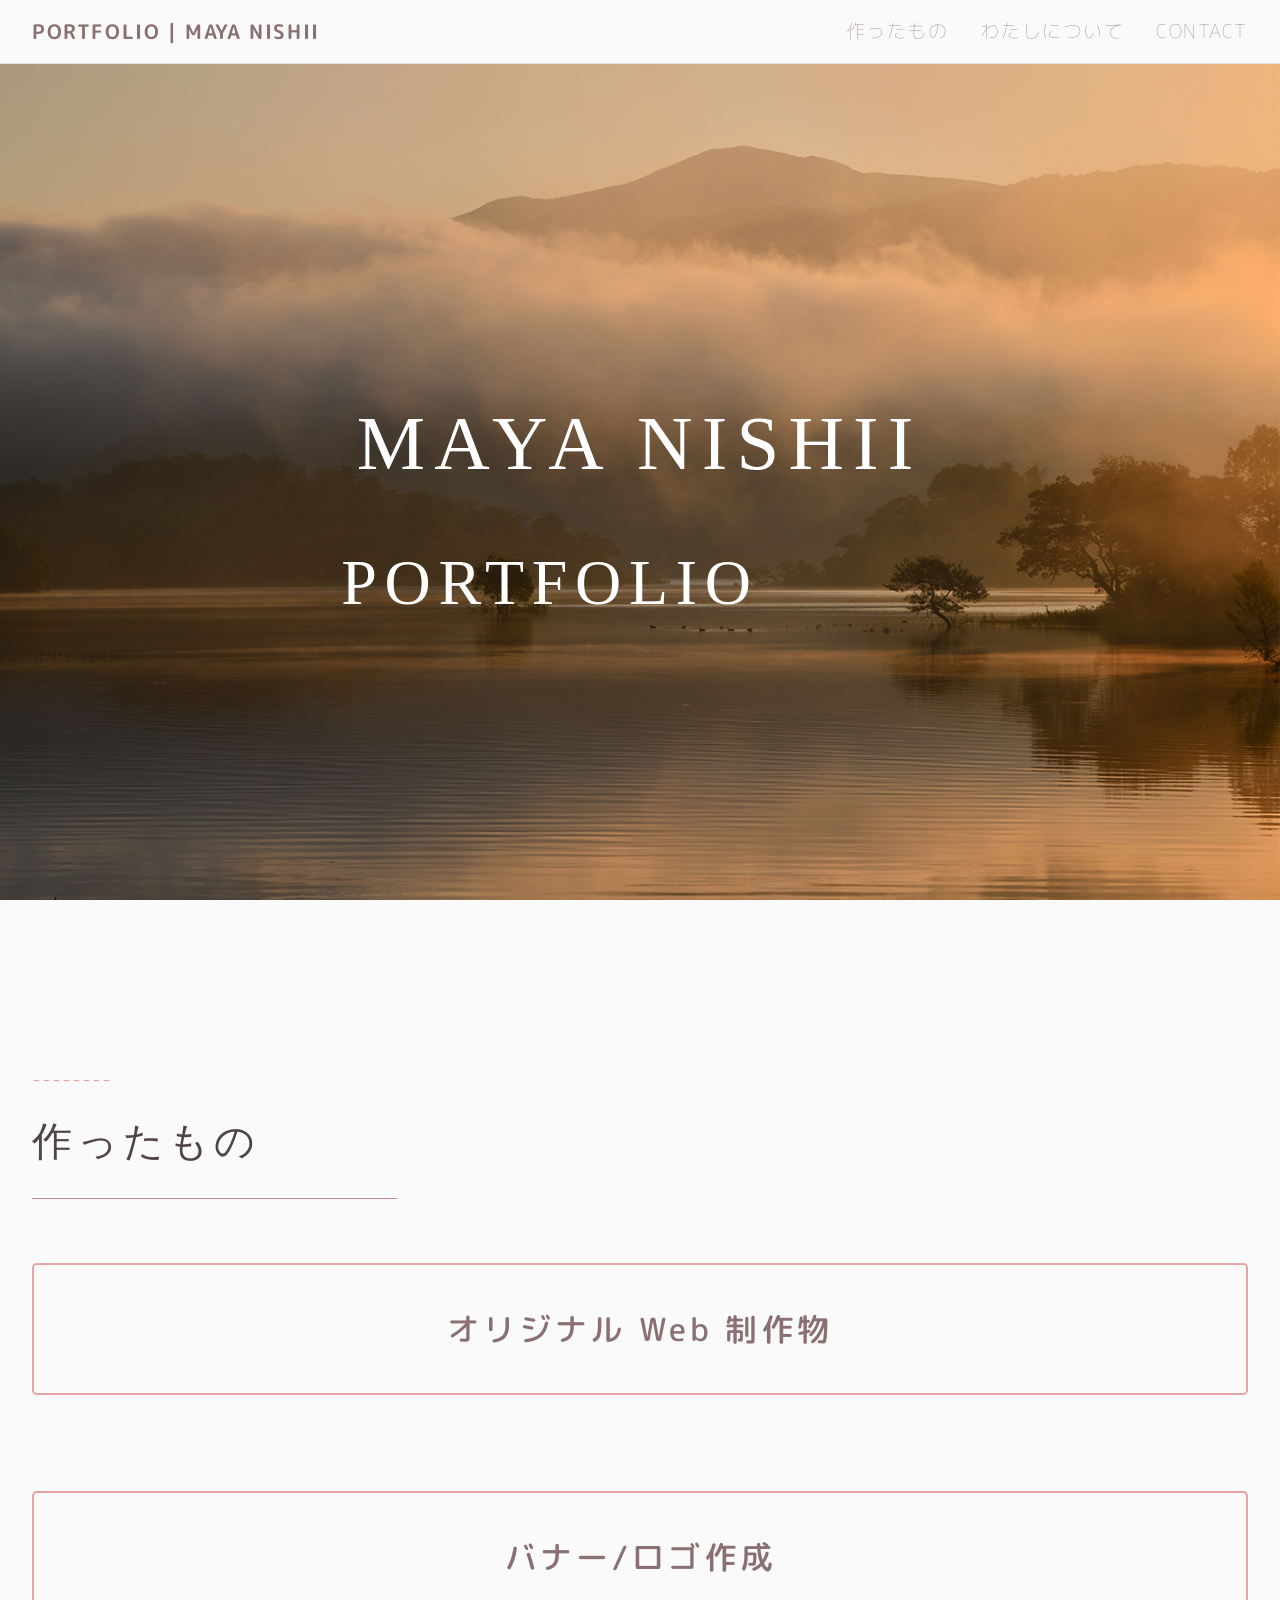
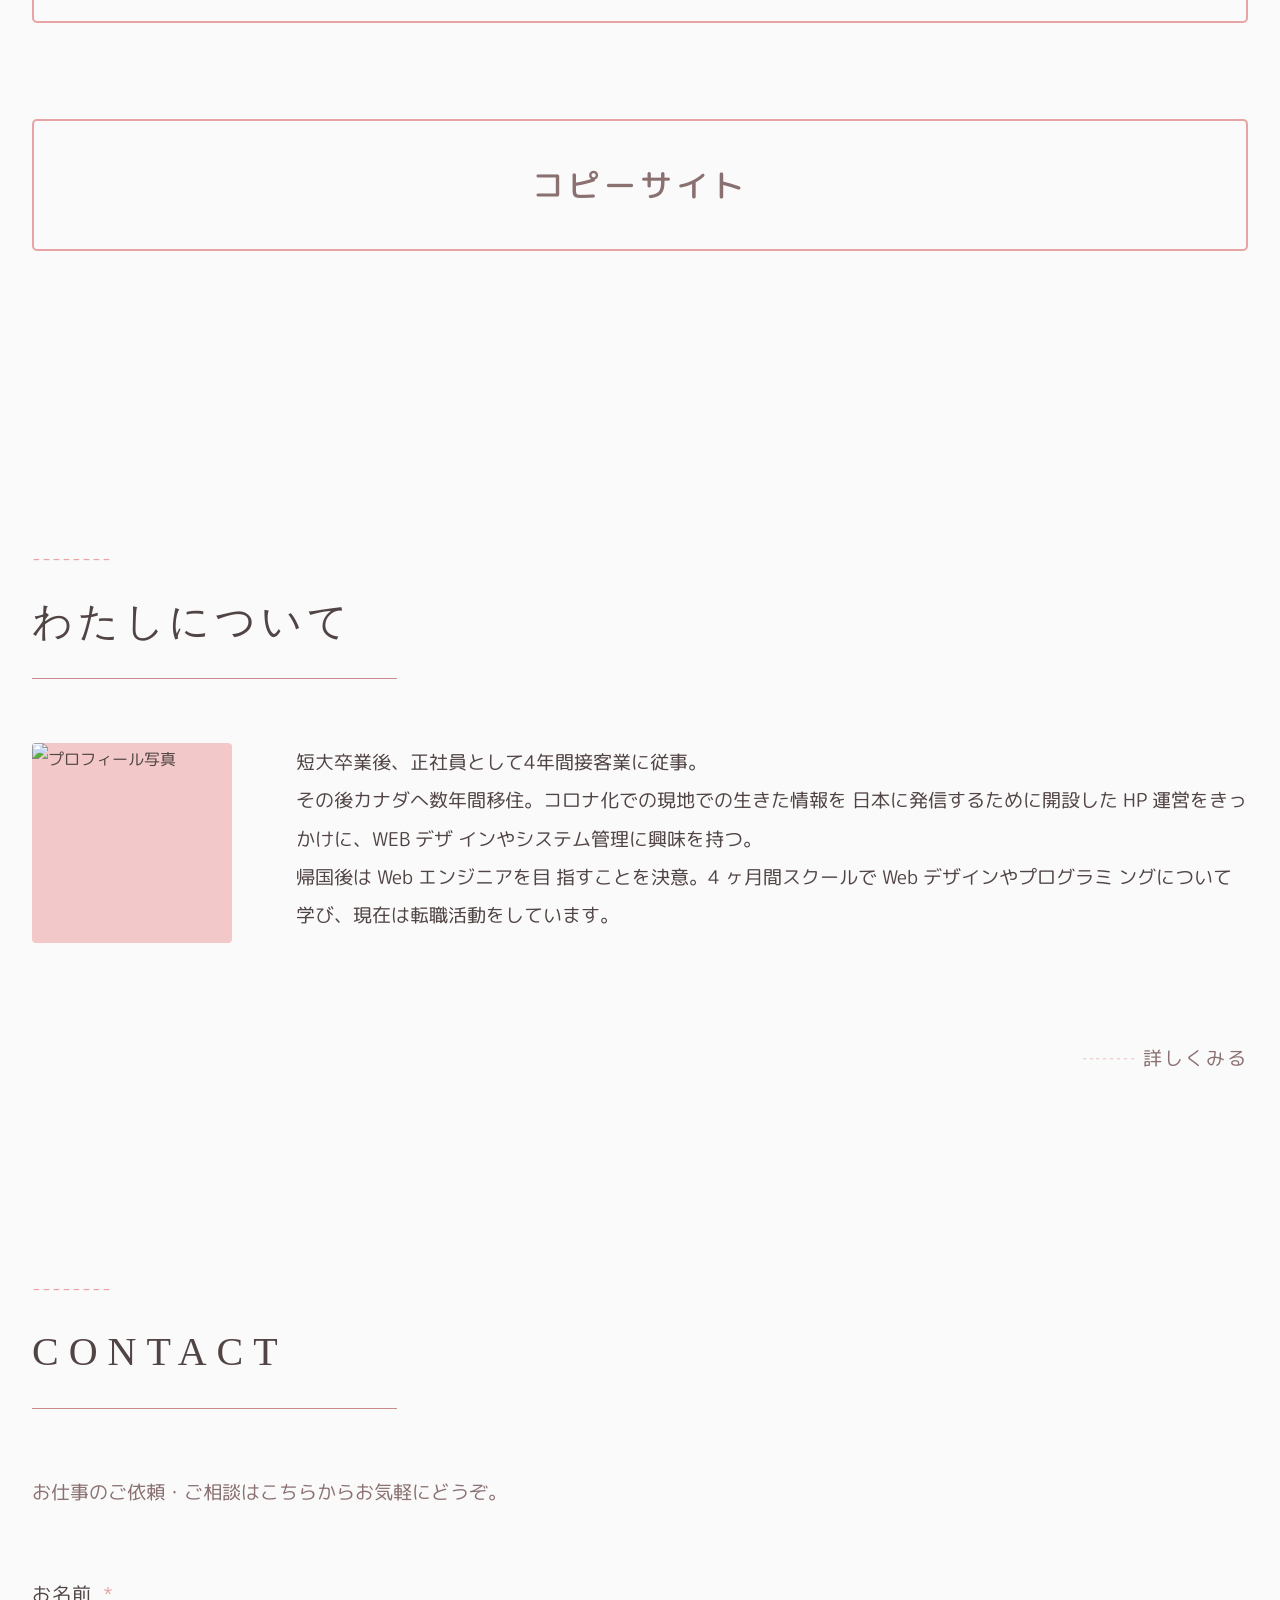
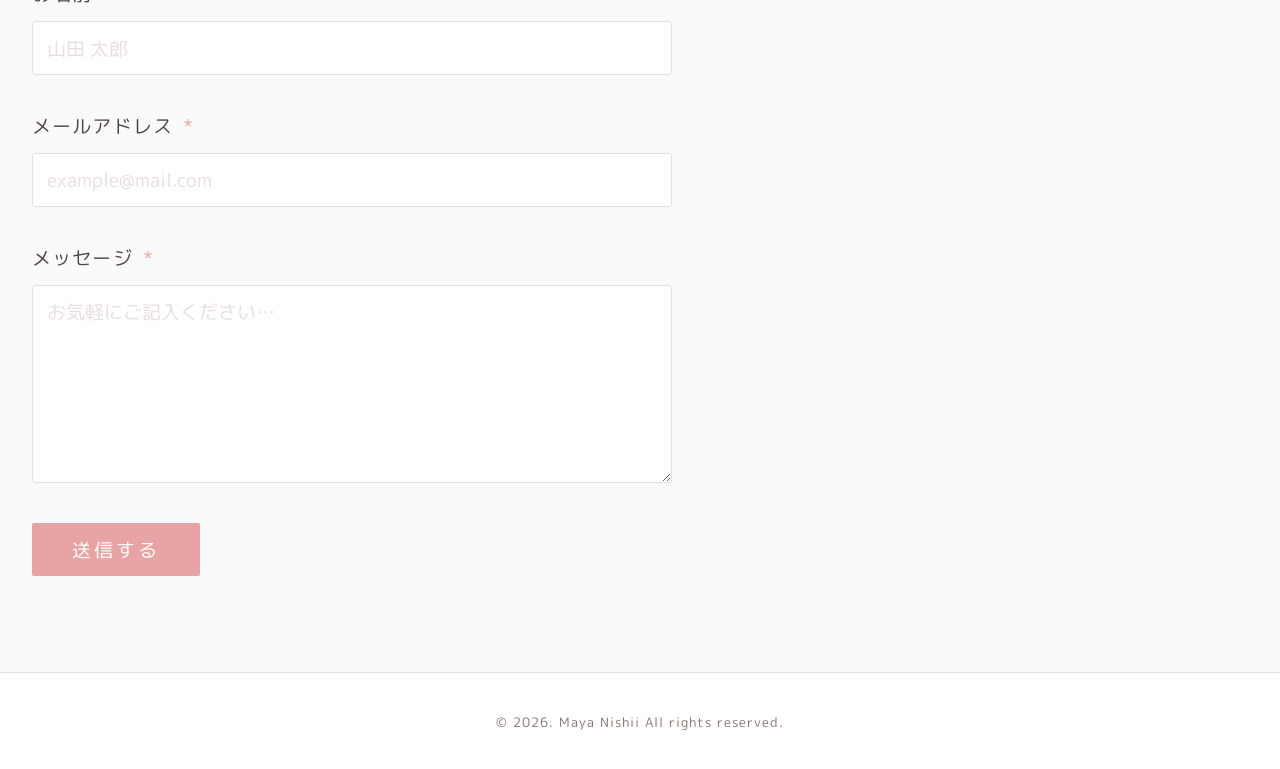
==== commit 34df98e4: "fix" ====
--- a/index.html
+++ b/index.html
@@ -1,207 +1,282 @@
 <!doctype html>
 <html lang="ja">
-
-<head>
-  <meta charset="UTF-8" />
-  <meta name="viewport" content="width=device-width, initial-scale=1.0" />
-  <meta name="description" content="Maya Nishiiについて" />
-  <link rel="icon" href="images/favicon.ico" />
-  <title>Portfolio</title>
-  <link rel="stylesheet" href="css/reset.css" />
-  <link rel="stylesheet" href="css/style.css" />
-  <link rel="preconnect" href="https://fonts.googleapis.com" />
-  <link rel="preconnect" href="https://fonts.gstatic.com" crossorigin />
-  <link href="https://fonts.googleapis.com/
+  <head>
+    <meta charset="UTF-8" />
+    <meta name="viewport" content="width=device-width, initial-scale=1.0" />
+    <meta name="description" content="Maya Nishiiについて" />
+    <link rel="icon" href="images/favicon.ico" />
+    <title>Portfolio</title>
+    <link rel="stylesheet" href="css/reset.css" />
+    <link rel="stylesheet" href="css/style.css" />
+    <link rel="preconnect" href="https://fonts.googleapis.com" />
+    <link rel="preconnect" href="https://fonts.gstatic.com" crossorigin />
+    <link
+      href="https://fonts.googleapis.com/
       css2?family=Cormorant+Garamond:wght@300;400;600&family=Noto+Sans+JP:wght@300;400;500&display=swap"
-    rel="stylesheet" />
-  <link href="https://fonts.googleapis.com/css2?family=M+PLUS+Rounded+1c:wght@400;700&display=swap" rel="stylesheet">
-</head>
-
-<body>
-  <!-- ========================================
+      rel="stylesheet"
+    />
+    <link
+      href="https://fonts.googleapis.com/css2?family=M+PLUS+Rounded+1c:wght@400;700&display=swap"
+      rel="stylesheet"
+    />
+  </head>
+
+  <body>
+    <!-- ========================================
     HEADER / NAVIGATION
     ======================================== -->
-  <header class="site_header">
-    <div class="header_inner">
-      <h2 class="site_name">
-        <a href="index.html">PORTFOLIO | MAYA NISHII</a>
-      </h2>
-      <nav class="global_nav" aria-label="グローバルナビゲーション">
-        <ul class="nav_list">
-          <li class="nav_item">
-            <a class="nav_link" href="works.html">作ったもの</a>
-          </li>
-          <li class="nav_item">
-            <a class="nav_link" href="about.html">わたしについて</a>
-          </li>
-          <li class="nav_item">
-            <a class="nav_link" href="#contact">CONTACT</a>
-          </li>
-        </ul>
-      </nav>
-    </div>
-  </header>
-
-  <main>
-    <!-- ========================================
+    <header class="site_header">
+      <div class="header_inner">
+        <h2 class="site_name">
+          <a href="index.html">PORTFOLIO | MAYA NISHII</a>
+        </h2>
+        <nav class="global_nav" aria-label="グローバルナビゲーション">
+          <ul class="nav_list">
+            <li class="nav_item">
+              <a class="nav_link" href="works.html">作ったもの</a>
+            </li>
+            <li class="nav_item">
+              <a class="nav_link" href="about.html">わたしについて</a>
+            </li>
+            <li class="nav_item">
+              <a class="nav_link" href="#contact">CONTACT</a>
+            </li>
+          </ul>
+        </nav>
+
+        <div class="toggle_btn">
+          <span></span>
+          <span></span>
+        </div>
+
+        <div id="mask"></div>
+      </div>
+    </header>
+
+    <main>
+      <!-- ========================================
       HERO SECTION
       ======================================== -->
-    <section class="hero_section" aria-label="ヒーローエリア">
-      <div class="hero_inner">
-        <figure class="hero_figure">
-          <img class="hero_image" src="images/pic_01_l.jpg" alt="ヒーローイメージ" width="1400" height="800" />
-        </figure>
-        <div class="hero_catch">
-          <h1 class="hero_catch_text">
-            <div class="hero_catch_text_up">
-              <p>MAYA NISHII</p>
+      <section class="hero_section" aria-label="ヒーローエリア">
+        <div class="hero_inner">
+          <figure class="hero_figure">
+            <img
+              class="hero_image"
+              src="images/pic_01_l.jpg"
+              alt="ヒーローイメージ"
+              width="1400"
+              height="800"
+            />
+          </figure>
+          <div class="hero_catch">
+            <h1 class="hero_catch_text">
+              <div class="hero_catch_text_up">
+                <p>MAYA NISHII</p>
+              </div>
+              <div class="hero_catch_text_down">
+                <p>PORTFOLIO</p>
+              </div>
+            </h1>
+          </div>
+        </div>
+      </section>
+
+      <!-- ========================================
+         WORKS SECTION（トップ：各カテゴリ2枚ずつ）
+    ======================================== -->
+      <section class="works_section" id="works" aria-labelledby="works_heading">
+        <div class="section_inner">
+          <section class="section_header section_header_top">
+            <h2 class="section_heading" id="works_heading">作ったもの</h2>
+          </section>
+
+          <!-- オリジナル Web 制作物（2枚） -->
+          <article
+            class="works_category_left js-reveal"
+            aria-labelledby="copy_works_heading"
+          >
+            <h3
+              class="works_category_heading_top works_category_heading"
+              id="original_works_heading"
+            >
+              <a href="works.html#jump-original">オリジナル Web 制作物</a>
+            </h3>
+          </article>
+
+          <!-- バナー / ロゴ作成（2枚） -->
+          <article
+            class="works_category_right js-reveal"
+            aria-labelledby="banner_works_heading"
+          >
+            <h3
+              class="works_category_heading_top works_category_heading"
+              id="banner_works_heading"
+            >
+              <a href="works.html#jump-banner">バナー/ロゴ作成</a>
+            </h3>
+          </article>
+
+          <!-- コピーサイト（2枚） -->
+          <article
+            class="works_category_left js-reveal"
+            aria-labelledby="copy_works_heading"
+          >
+            <h3
+              class="works_category_heading_top works_category_heading"
+              id="copy_works_heading"
+            >
+              <a href="works.html#jump-copy">コピーサイト</a>
+            </h3>
+          </article>
+        </div>
+      </section>
+
+      <!-- ========================================
+         ABOUT SECTION
+    ======================================== -->
+
+      <section
+        class="contact_section"
+        id="contact"
+        aria-labelledby="contact_heading"
+      >
+        <div class="section_inner">
+          <section class="section_header section_header_top">
+            <h2 class="section_heading">わたしについて</h2>
+          </section>
+          <div class="about_profile">
+            <figure class="about_figure">
+              <img
+                class="about_image"
+                src="images/profile.jpg"
+                alt="プロフィール写真"
+              />
+            </figure>
+            <div class="about_profile_text">
+              <p class="about_description">
+                短大卒業後、正社員として4年間接客業に従事。
+                <br />
+                その後カナダへ数年間移住。コロナ化での現地での生きた情報を
+                日本に発信するために開設した HP 運営をきっかけに、WEB デザ
+                インやシステム管理に興味を持つ。
+                <br />
+                帰国後は Web エンジニアを目 指すことを決意。4 ヶ月間スクールで
+                Web デザインやプログラミ
+                ングについて学び、現在は転職活動をしています。
+              </p>
             </div>
-            <div class="hero_catch_text_down">
-              <p>PORTFOLIO</p>
+          </div>
+
+          <div class="works_more">
+            <a class="works_more_link" href="about.html">詳しくみる</a>
+          </div>
+        </div>
+      </section>
+
+      <!-- ========================================
+         CONTACT SECTION
+    ======================================== -->
+      <section
+        class="contact_section"
+        id="contact"
+        aria-labelledby="contact_heading"
+      >
+        <div class="section_inner">
+          <section class="section_header section_header_top">
+            <h2
+              class="section_heading contact_heading_text"
+              id="contact_heading"
+            >
+              CONTACT
+            </h2>
+          </section>
+          <div class="contact_body">
+            <p class="contact_lead">
+              お仕事のご依頼・ご相談はこちらからお気軽にどうぞ。
+            </p>
+
+            <form
+              id="g-form"
+              class="contact_form"
+              action="https://docs.google.com/forms/d/e/1FAIpQLScDXwPFyIaxGAS4emq_WGZdihEaA-7MEzaaNlccdq9YaucscA/formResponse"
+              method="post"
+              target="hidden_iframe"
+            >
+              <div class="form_group">
+                <label class="form_label" for="contact_name">
+                  お名前
+                  <span class="form_required" aria-label="必須">*</span>
+                </label>
+                <input
+                  class="form_input"
+                  type="text"
+                  id="contact_name"
+                  name="entry.1020937472"
+                  required
+                  placeholder="山田 太郎"
+                />
+              </div>
+
+              <div class="form_group">
+                <label class="form_label" for="contact_email">
+                  メールアドレス
+                  <span class="form_required" aria-label="必須">*</span>
+                </label>
+                <input
+                  class="form_input"
+                  type="email"
+                  id="contact_email"
+                  name="entry.664999081"
+                  required
+                  placeholder="example@mail.com"
+                />
+              </div>
+
+              <div class="form_group">
+                <label class="form_label" for="contact_message">
+                  メッセージ
+                  <span class="form_required" aria-label="必須">*</span>
+                </label>
+                <textarea
+                  class="form_textarea"
+                  id="contact_message"
+                  name="entry.1720009579"
+                  rows="6"
+                  required
+                  placeholder="お気軽にご記入ください…"
+                ></textarea>
+              </div>
+
+              <div class="form_submit">
+                <button class="form_button" type="submit">送信する</button>
+              </div>
+            </form>
+           <iframe
+            name="hidden_iframe"
+            id="hidden_iframe"
+            style="display: none"
+            onload="if (submitted) { alert('送信が完了しました'); location.reload(); }"
+          ></iframe>
             </div>
-          </h1>
-        </div>
-      </div>
-    </section>
+          </section>
+        </div>
+    </main>
 
     <!-- ========================================
-         WORKS SECTION（トップ：各カテゴリ2枚ずつ）
-    ======================================== -->
-    <section class="works_section" id="works" aria-labelledby="works_heading">
-      <div class="section_inner">
-        <section class="section_header section_header_top">
-          <h2 class="section_heading" id="works_heading">作ったもの</h2>
-        </section>
-
-        <!-- オリジナル Web 制作物（2枚） -->
-        <article class="works_category_left js-reveal" aria-labelledby="copy_works_heading">
-          <h3 class="works_category_heading_top works_category_heading" id="original_works_heading">
-            <a href="works.html#jump-original">オリジナル Web 制作物</a>
-          </h3>
-        </article>
-
-        <!-- バナー / ロゴ作成（2枚） -->
-        <article class="works_category_right js-reveal" aria-labelledby="banner_works_heading">
-          <h3 class="works_category_heading_top works_category_heading" id="banner_works_heading">
-            <a href="works.html#jump-banner">バナー/ロゴ作成</a>
-          </h3>
-        </article>
-
-        <!-- コピーサイト（2枚） -->
-        <article class="works_category_left js-reveal" aria-labelledby="copy_works_heading">
-          <h3 class="works_category_heading_top works_category_heading" id="copy_works_heading">
-            <a href="works.html#jump-copy">コピーサイト</a>
-          </h3>
-        </article>
-      </div>
-    </section>
-
-    <!-- ========================================
-         ABOUT SECTION
-    ======================================== -->
-
-    <section class="contact_section" id="contact" aria-labelledby="contact_heading">
-      <div class="section_inner">
-        <section class="section_header section_header_top">
-          <h2 class="section_heading">わたしについて</h2>
-        </section>
-        <div class="about_profile">
-          <figure class="about_figure">
-            <img class="about_image" src="images/profile.jpg" alt="プロフィール写真" />
-          </figure>
-          <div class="about_profile_text">
-            <p class="about_description">
-              短大卒業後、正社員として4年間接客業に従事。
-              <br/>
-              その後カナダへ数年間移住。コロナ化での現地での生きた情報を
-              日本に発信するために開設した HP 運営をきっかけに、WEB デザ
-              インやシステム管理に興味を持つ。
-              <br/>
-              帰国後は Web エンジニアを目 指すことを決意。4 ヶ月間スクールで
-              Web デザインやプログラミ
-              ングについて学び、現在は転職活動をしています。
-            </p>
-          </div>
-        </div>
-
-        <div class="works_more">
-          <a class="works_more_link" href="about.html">詳しくみる</a>
-        </div>
-      </div>
-    </section>
-
-    <!-- ========================================
-         CONTACT SECTION
-    ======================================== -->
-    <section class="contact_section" id="contact" aria-labelledby="contact_heading">
-      <div class="section_inner">
-        <section class="section_header section_header_top">
-          <h2 class="section_heading contact_heading_text" id="contact_heading">
-            CONTACT
-          </h2>
-        </section>
-        <div class="contact_body">
-          <p class="contact_lead">
-            お仕事のご依頼・ご相談はこちらからお気軽にどうぞ。
-          </p>
-
-          <form id="g-form" class="contact_form"
-            action="https://docs.google.com/forms/d/e/1FAIpQLScDXwPFyIaxGAS4emq_WGZdihEaA-7MEzaaNlccdq9YaucscA/formResponse"
-            method="post" target="hidden_iframe">
-            <div class="form_group">
-              <label class="form_label" for="contact_name">
-                お名前
-                <span class="form_required" aria-label="必須">*</span>
-              </label>
-              <input class="form_input" type="text" id="contact_name" name="entry.1020937472" required
-                placeholder="山田 太郎" />
-            </div>
-
-            <div class="form_group">
-              <label class="form_label" for="contact_email">
-                メールアドレス
-                <span class="form_required" aria-label="必須">*</span>
-              </label>
-              <input class="form_input" type="email" id="contact_email" name="entry.664999081" required
-                placeholder="example@mail.com" />
-            </div>
-
-            <div class="form_group">
-              <label class="form_label" for="contact_message">
-                メッセージ
-                <span class="form_required" aria-label="必須">*</span>
-              </label>
-              <textarea class="form_textarea" id="contact_message" name="entry.1720009579" rows="6" required
-                placeholder="お気軽にご記入ください…"></textarea>
-            </div>
-
-            <div class="form_submit">
-              <button class="form_button" type="submit">送信する</button>
-            </div>
-          </form>
-          <iframe name="hidden_iframe" id="hidden_iframe" style="display: none" onload="
-                if (submitted) {
-                  clearFormStorage();
-                  alert('送信が完了しました');
-                  location.reload();
-                }
-              "></iframe>
-        </div>
-      </div>
-    </section>
-  </main>
-
-  <!-- ========================================
        FOOTER
   ======================================== -->
-  <footer class="site_footer">
+    <footer class="site_footer">
     <div class="footer_inner">
       <small class="footer_copy">
         &copy; 2026. Maya Nishii All rights reserved.
       </small>
     </div>
   </footer>
-  <script src="js/script.js"></script>
+
+  <script src="js/jquery-3.7.1.js"></script>
+  <script src="js/lightbox.js"></script>
+ <script src="https://code.jquery.com/jquery-3.7.1.min.js"></script>
+<script src="js/script.js"></script>
 </body>
 
 </html>
--- a/css/style.css
+++ b/css/style.css
@@ -28,13 +28,12 @@
   --space_xl: 6rem;
 
   /* レイアウト */
-  --container_width: 1100px;
+  --container_width: 1500px;
   --header_height: 64px;
 
   /* トランジション */
   --transition_base: 0.3s ease;
 }
-
 
 /* ============================================================
    リセット & ベーススタイル
@@ -78,7 +77,6 @@
 figure {
   margin: 0;
 }
-
 
 /* ============================================================
    共通ユーティリティ
@@ -134,7 +132,6 @@
   }
 }
 
-
 /* ============================================================
    ヘッダー / ナビゲーション
    ============================================================ */
@@ -142,15 +139,12 @@
   position: sticky;
   top: 0;
   z-index: 100;
-  background: rgba(255, 255, 255, 0.92);
-  backdrop-filter: blur(8px);
+  background: var(--color_bg);
   border-bottom: 1px solid var(--color_border);
   height: var(--header_height);
 }
 
 .header_inner {
-  max-width: var(--container_width);
-  margin: 0 auto;
   height: 100%;
   padding: 0 var(--space_md);
   display: flex;
@@ -169,6 +163,8 @@
 .global_nav {
   display: flex;
   align-items: center;
+  justify-content: flex-end;
+  flex: 1;
 }
 
 .nav_list {
@@ -208,7 +204,6 @@
 
 /* ハンバーガーボタン */
 .nav_toggle {
-  display: none;
   flex-direction: column;
   gap: 5px;
   background: none;
@@ -217,16 +212,6 @@
   padding: 4px;
 }
 
-.nav_toggle_bar {
-  display: block;
-  width: 24px;
-  height: 1.5px;
-  background: var(--color_text);
-  transition:
-    transform var(--transition_base),
-    opacity var(--transition_base);
-}
-
 /* SP：ハンバーガーメニュー表示・ドロワーナビ */
 @media (max-width: 768px) {
   .header_inner {
@@ -242,18 +227,20 @@
     top: var(--header_height);
     left: 0;
     width: 100%;
-    background: rgba(255, 255, 255, 0.97);
     border-bottom: 1px solid var(--color_border);
     padding: var(--space_md) var(--space_sm);
     /* 初期状態は非表示 */
-    transform: translateY(-110%);
+    transform: translateY(-150%);
     transition: transform var(--transition_base);
     z-index: 99;
   }
 
-  /* JS で .is_open を付与することで表示 */
   .global_nav.is_open {
     transform: translateY(0);
+    background: rgba(255, 213, 213, 0.9);
+    border-radius: 0 0 15px 15px;
+    backdrop-filter: blur(50px);
+    -webkit-backdrop-filter: blur(10px);
   }
 
   .nav_list {
@@ -266,19 +253,77 @@
   }
 
   /* ハンバーガー → ✕ アニメーション */
-  .nav_toggle.is_open .nav_toggle_bar:nth-child(1) {
-    transform: translateY(6.5px) rotate(45deg);
-  }
-
-  .nav_toggle.is_open .nav_toggle_bar:nth-child(2) {
-    opacity: 0;
-  }
-
-  .nav_toggle.is_open .nav_toggle_bar:nth-child(3) {
-    transform: translateY(-6.5px) rotate(-45deg);
-  }
-}
-
+  .open #navi {
+    left: 0;
+    opacity: 1;
+  }
+  .toggle_btn {
+    width: 30px;
+    height: 30px;
+    position: relative;
+    transition: all 0.5s;
+    cursor: pointer;
+    z-index: 20;
+  }
+
+  /*
+ハンバーガーメニューの線の設定（メニューが閉じている時）
+*/
+  .toggle_btn span {
+    display: block;
+    position: absolute;
+    width: 30px;
+    height: 2px;
+    background-color: var(--color_text);
+    border-radius: 4px;
+    transition: all 0.5s;
+  }
+  /*
+  1本目の線の位置を設定
+  */
+  .toggle_btn span:nth-child(1) {
+    top: 10px;
+  }
+  /*
+2本目の線の位置を設定
+*/
+  .toggle_btn span:nth-child(2) {
+    bottom: 10px;
+  }
+  /*
+1本目の線を-45度回転
+*/
+  .open .toggle_btn span:nth-child(1) {
+    -webkit-transform: translateY(4px) rotate(-45deg);
+    transform: translateY(4px) rotate(-45deg);
+  }
+  /*
+2本目の線を45度回転
+*/
+  .open .toggle_btn span:nth-child(2) {
+    -webkit-transform: translateY(-4px) rotate(45deg);
+    transform: translateY(-4px) rotate(45deg);
+  }
+  #mask {
+    display: none;
+    transition: all 0.5s;
+  }
+  /*
+メニューを開いている時は、全体を黒背景にする
+*/
+  .open #mask {
+    display: block;
+    position: fixed;
+    top: 0;
+    left: 0;
+    width: 100%;
+    height: 100%;
+    background: transparent;
+    opacity: 0.8;
+    z-index: 10;
+    cursor: pointer;
+  }
+}
 
 /* ============================================================
    ヒーローセクション
@@ -328,13 +373,23 @@
 }
 
 @keyframes hero_catch_text_up {
-  0%   { opacity: 1; transform: scale(0.8); }
-  100% { opacity: 1; transform: scale(1.2); }
+  0% {
+    opacity: 1;
+    transform: scale(0.8);
+  }
+  100% {
+    opacity: 1;
+    transform: scale(1.2);
+  }
 }
 
 @keyframes hero_catch_text_down {
-  0%   { transform: translateX(100px); }
-  100% { transform: translateX(-60px); }
+  0% {
+    transform: translateX(100px);
+  }
+  100% {
+    transform: translateX(-90px);
+  }
 }
 
 .hero_catch_text_up p,
@@ -348,8 +403,14 @@
 }
 
 @keyframes scroll-anim {
-  0%   { opacity: 1; transform: translateY(0) scale(1.0); }
-  100% { opacity: 0; transform: translateY(100px) scale(2.0); }
+  0% {
+    opacity: 1;
+    transform: translateY(0) scale(1);
+  }
+  100% {
+    opacity: 0;
+    transform: translateY(100px) scale(2);
+  }
 }
 
 /* SP：ヒーローテキストサイズ縮小 */
@@ -360,11 +421,14 @@
   }
 
   @keyframes hero_catch_text_down {
-    0%   { transform: translateX(40px); }
-    100% { transform: translateX(-20px); }
-  }
-}
-
+    0% {
+      transform: translateX(40px);
+    }
+    100% {
+      transform: translateX(-45px);
+    }
+  }
+}
 
 /* ============================================================
    スクロールアニメーション（共通）
@@ -381,8 +445,14 @@
 }
 
 @keyframes scroll-anim-header {
-  0%   { opacity: 0; transform: translateY(-30px); }
-  100% { opacity: 1; transform: translateY(0); }
+  0% {
+    opacity: 0;
+    transform: translateY(-30px);
+  }
+  100% {
+    opacity: 1;
+    transform: translateY(0);
+  }
 }
 
 .js-reveal {
@@ -390,8 +460,12 @@
   background-color: var(--color_bg);
 }
 
-.works_category_left  { transform: translateX(-100px); }
-.works_category_right { transform: translateX(100px); }
+.works_category_left {
+  transform: translateX(-100px);
+}
+.works_category_right {
+  transform: translateX(100px);
+}
 
 .js-reveal.active {
   transform: translateX(0);
@@ -404,7 +478,6 @@
     transform: translateX(0);
   }
 }
-
 
 /* ============================================================
    Works セクション（TOP）
@@ -440,7 +513,9 @@
 }
 
 .works_category_heading_top {
-  transition: transform 1.0s ease-in-out, background-color 1.0s ease-in-out;
+  transition:
+    transform 1s ease-in-out,
+    background-color 1s ease-in-out;
 }
 
 .works_category_heading_top:hover {
@@ -544,7 +619,6 @@
     gap: var(--space_sm);
   }
 }
-
 
 /* ============================================================
    Works 詳細ページ
@@ -619,7 +693,6 @@
   }
 }
 
-
 /* ============================================================
    Works ページ：3カラムグリッド
    ============================================================ */
@@ -640,7 +713,6 @@
     grid-template-columns: 1fr;
   }
 }
-
 
 /* ============================================================
    About セクション
@@ -704,9 +776,15 @@
   gap: var(--space_lg);
 }
 
-.skills:has(#skills-lang:checked) .skill-card:not([data-cat='lang']) { display: none; }
-.skills:has(#skills-fwk:checked)  .skill-card:not([data-cat='fwk'])  { display: none; }
-.skills:has(#skills-tool:checked) .skill-card:not([data-cat='tool']) { display: none; }
+.skills:has(#skills-lang:checked) .skill-card:not([data-cat='lang']) {
+  display: none;
+}
+.skills:has(#skills-fwk:checked) .skill-card:not([data-cat='fwk']) {
+  display: none;
+}
+.skills:has(#skills-tool:checked) .skill-card:not([data-cat='tool']) {
+  display: none;
+}
 
 .skills-grid {
   display: flex;
@@ -804,7 +882,6 @@
     padding: var(--space_sm) var(--space_md);
   }
 }
-
 
 /* ============================================================
    Contact セクション
@@ -928,7 +1005,6 @@
   }
 }
 
-
 /* ============================================================
    ページヘッダー（works.html / about.html 共通）
    ============================================================ */
@@ -974,7 +1050,6 @@
   }
 }
 
-
 /* ============================================================
    フッター
    ============================================================ */
@@ -995,4 +1070,4 @@
   font-size: 0.8rem;
   letter-spacing: 0.08em;
   color: var(--color_text_sub);
-}+}
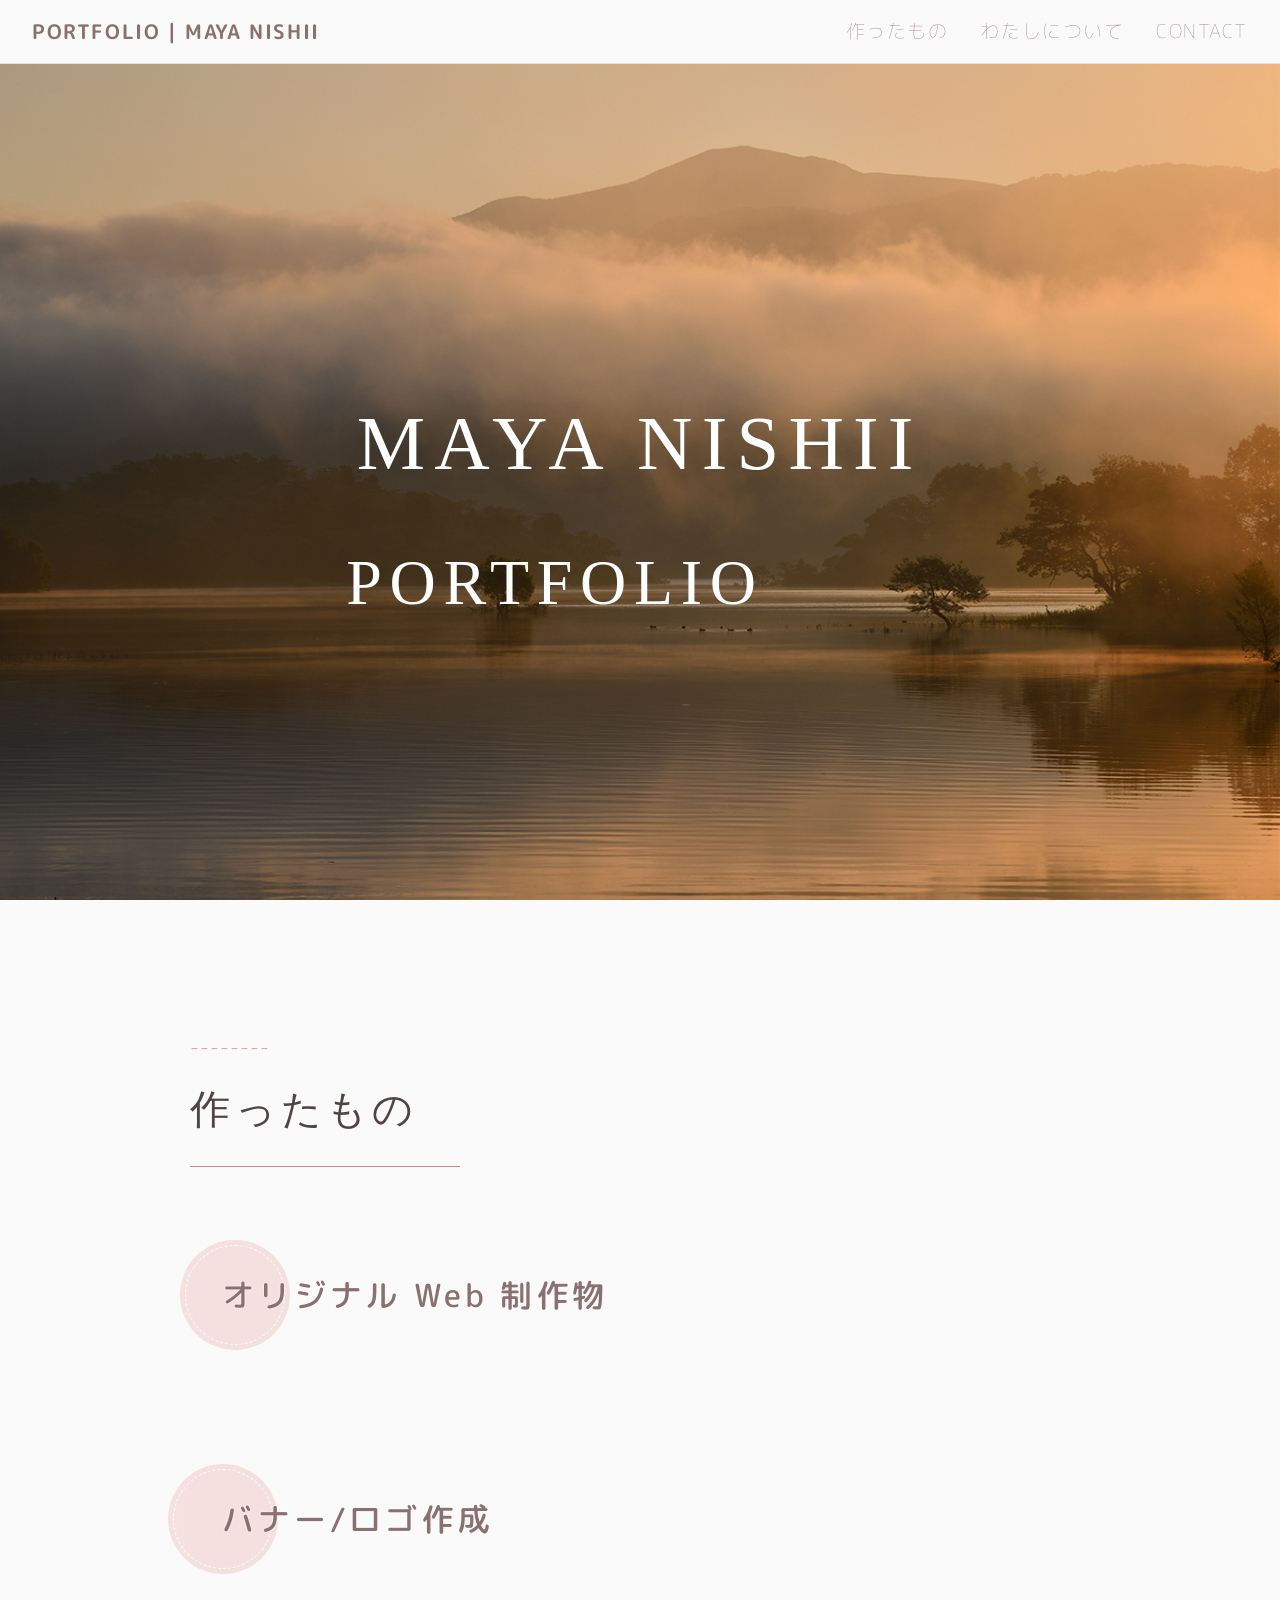
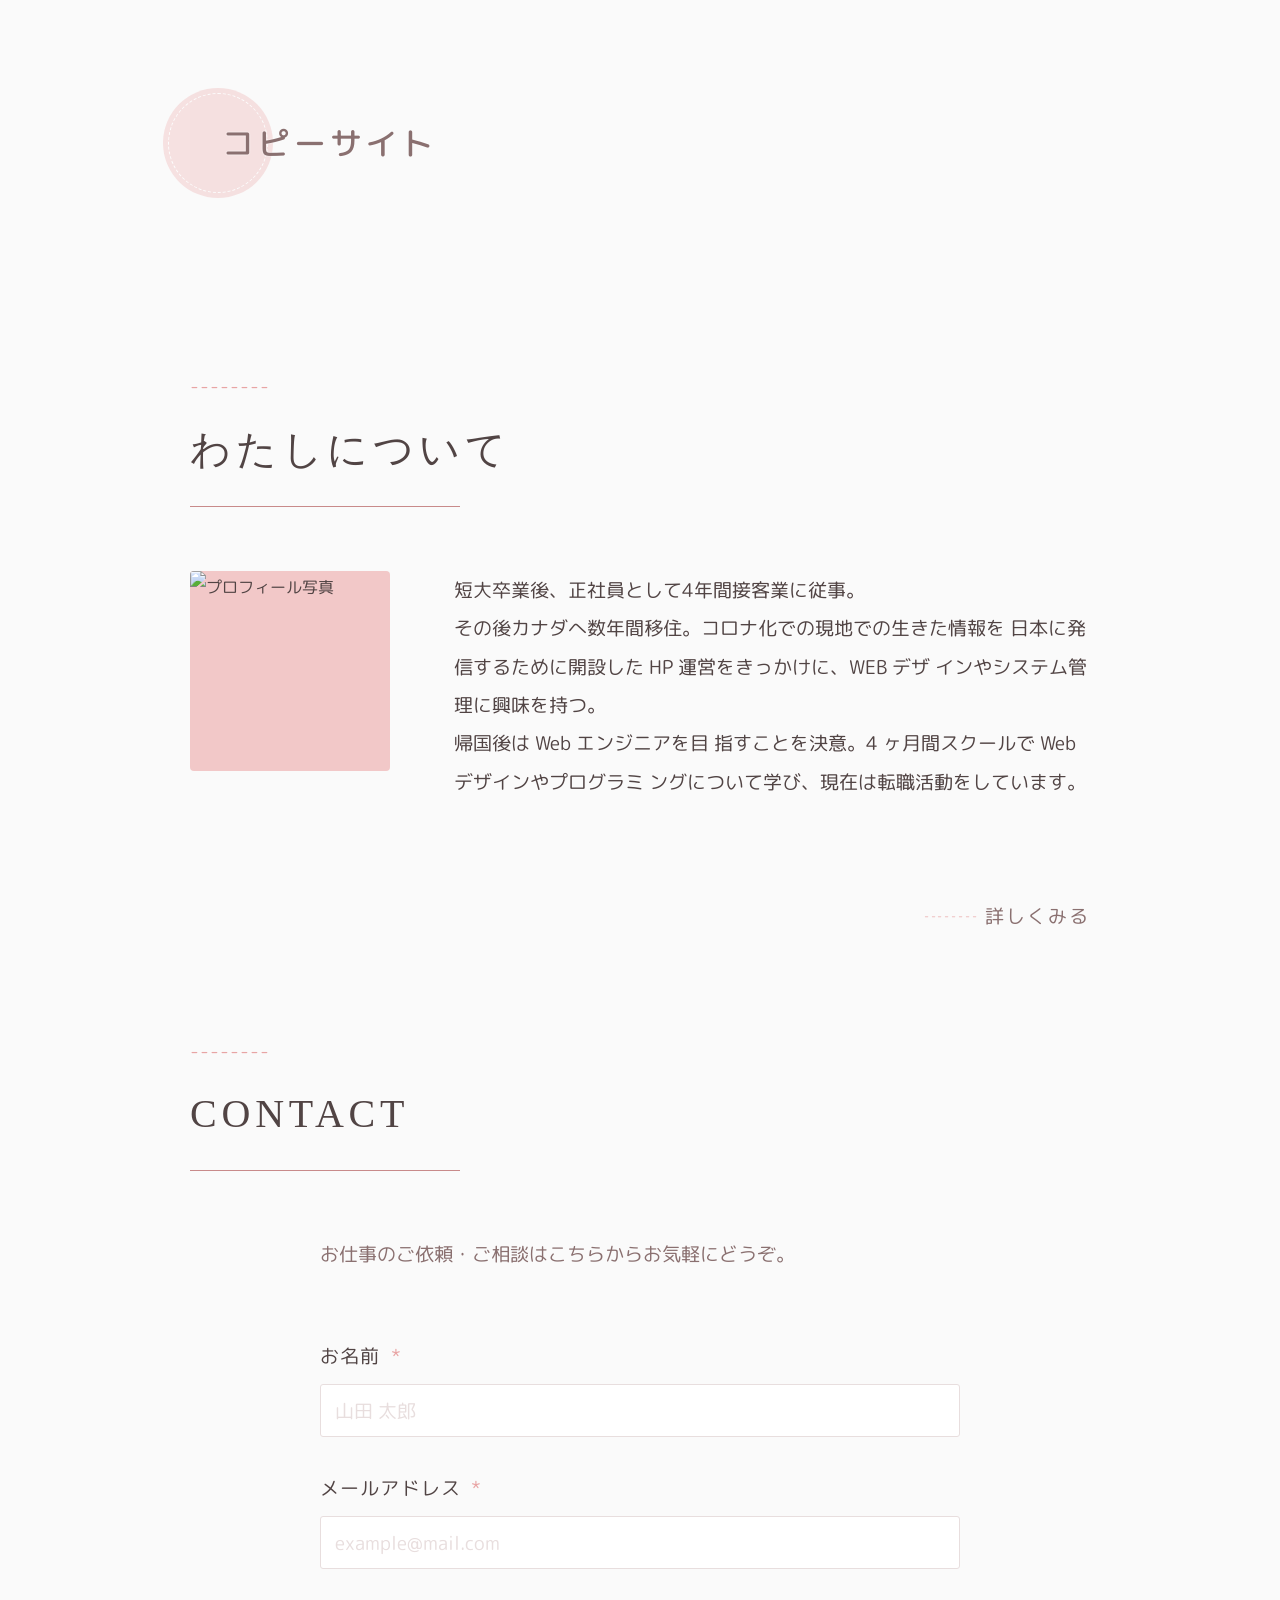
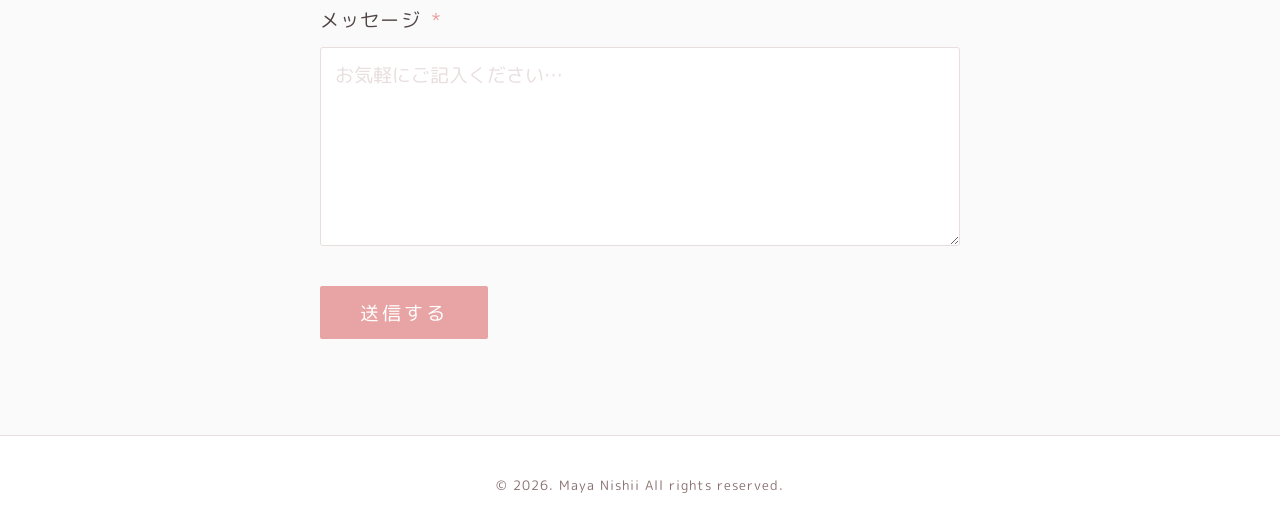
==== commit b7c39b60: "fix" ====
--- a/index.html
+++ b/index.html
@@ -1,271 +1,199 @@
 <!doctype html>
 <html lang="ja">
-  <head>
-    <meta charset="UTF-8" />
-    <meta name="viewport" content="width=device-width, initial-scale=1.0" />
-    <meta name="description" content="Maya Nishiiについて" />
-    <link rel="icon" href="images/favicon.ico" />
-    <title>Portfolio</title>
-    <link rel="stylesheet" href="css/reset.css" />
-    <link rel="stylesheet" href="css/style.css" />
-    <link rel="preconnect" href="https://fonts.googleapis.com" />
-    <link rel="preconnect" href="https://fonts.gstatic.com" crossorigin />
-    <link
-      href="https://fonts.googleapis.com/
+
+<head>
+  <meta charset="UTF-8" />
+  <meta name="viewport" content="width=device-width, initial-scale=1.0" />
+  <meta name="description" content="Maya Nishiiについて" />
+  <link rel="icon" href="images/favicon.ico" />
+  <title>Portfolio</title>
+  <link rel="stylesheet" href="css/reset.css" />
+  <link rel="stylesheet" href="css/style.css" />
+  <link rel="preconnect" href="https://fonts.googleapis.com" />
+  <link rel="preconnect" href="https://fonts.gstatic.com" crossorigin />
+  <link href="https://fonts.googleapis.com/
       css2?family=Cormorant+Garamond:wght@300;400;600&family=Noto+Sans+JP:wght@300;400;500&display=swap"
-      rel="stylesheet"
-    />
-    <link
-      href="https://fonts.googleapis.com/css2?family=M+PLUS+Rounded+1c:wght@400;700&display=swap"
-      rel="stylesheet"
-    />
-  </head>
-
-  <body>
-    <!-- ========================================
+    rel="stylesheet" />
+  <link href="https://fonts.googleapis.com/css2?family=M+PLUS+Rounded+1c:wght@400;700&display=swap" rel="stylesheet" />
+</head>
+
+<body>
+  <!-- ========================================
     HEADER / NAVIGATION
     ======================================== -->
-    <header class="site_header">
-      <div class="header_inner">
-        <h2 class="site_name">
-          <a href="index.html">PORTFOLIO | MAYA NISHII</a>
-        </h2>
-        <nav class="global_nav" aria-label="グローバルナビゲーション">
-          <ul class="nav_list">
-            <li class="nav_item">
-              <a class="nav_link" href="works.html">作ったもの</a>
-            </li>
-            <li class="nav_item">
-              <a class="nav_link" href="about.html">わたしについて</a>
-            </li>
-            <li class="nav_item">
-              <a class="nav_link" href="#contact">CONTACT</a>
-            </li>
-          </ul>
-        </nav>
-
-        <div class="toggle_btn">
-          <span></span>
-          <span></span>
-        </div>
-
-        <div id="mask"></div>
-      </div>
-    </header>
-
-    <main>
-      <!-- ========================================
+  <header class="site_header">
+    <div class="header_inner">
+      <h2 class="site_name">
+        <a href="index.html">PORTFOLIO | MAYA NISHII</a>
+      </h2>
+      <nav class="global_nav" aria-label="グローバルナビゲーション">
+        <ul class="nav_list">
+          <li class="nav_item">
+            <a class="nav_link" href="works.html">作ったもの</a>
+          </li>
+          <li class="nav_item">
+            <a class="nav_link" href="about.html">わたしについて</a>
+          </li>
+          <li class="nav_item">
+            <a class="nav_link" href="#contact">CONTACT</a>
+          </li>
+        </ul>
+      </nav>
+
+      <div class="toggle_btn">
+        <span></span>
+        <span></span>
+      </div>
+
+      <div id="mask"></div>
+    </div>
+  </header>
+
+  <main>
+    <!-- ========================================
       HERO SECTION
       ======================================== -->
-      <section class="hero_section" aria-label="ヒーローエリア">
-        <div class="hero_inner">
-          <figure class="hero_figure">
-            <img
-              class="hero_image"
-              src="images/pic_01_l.jpg"
-              alt="ヒーローイメージ"
-              width="1400"
-              height="800"
-            />
+    <section class="hero_section" aria-label="ヒーローエリア">
+      <div class="hero_inner">
+        <figure class="hero_figure">
+          <img class="hero_image" src="images/pic_01_l.jpg" alt="ヒーローイメージ" width="1400" height="800" />
+        </figure>
+        <div class="hero_catch">
+          <h1 class="hero_catch_text">
+            <div class="hero_catch_text_up">
+              <p>MAYA NISHII</p>
+            </div>
+            <div class="hero_catch_text_down">
+              <p>PORTFOLIO</p>
+            </div>
+          </h1>
+        </div>
+      </div>
+    </section>
+
+    <!-- ========================================
+         WORKS SECTION
+    ======================================== -->
+    <section class="works_section" id="works" aria-labelledby="works_heading">
+      <div class="section_inner_top">
+        <section class="section_header section_header_top">
+          <h2 class="section_heading" id="works_heading">作ったもの</h2>
+        </section>
+
+        <article class="works_category_left js-reveal" aria-labelledby="copy_works_heading">
+          <h3 class="works_category_heading_top works_category_heading" id="original_works_heading">
+            <a href="works.html#jump-original"><span>オリジナル Web 制作物</span></a>
+          </h3>
+        </article>
+
+        <article class="works_category_right js-reveal" aria-labelledby="banner_works_heading">
+          <h3 class="works_category_heading_top works_category_heading" id="banner_works_heading">
+            <a href="works.html#jump-banner"><span>バナー/ロゴ作成</span></a>
+          </h3>
+        </article>
+
+        <article class="works_category_left js-reveal" aria-labelledby="copy_works_heading">
+          <h3 class="works_category_heading_top works_category_heading" id="copy_works_heading">
+            <a href="works.html#jump-copy"><span>コピーサイト</span></a>
+          </h3>
+        </article>
+      </div>
+    </section>
+
+    <!-- ========================================
+         ABOUT SECTION
+    ======================================== -->
+
+    <section class="about_section" id="about" aria-labelledby="about_heading">
+      <div class="section_inner_top">
+        <section class="section_header section_header_top">
+          <h2 class="section_heading">わたしについて</h2>
+        </section>
+        <div class="about_profile">
+          <figure class="about_figure">
+            <img class="about_image" src="images/profile.jpg" alt="プロフィール写真" />
           </figure>
-          <div class="hero_catch">
-            <h1 class="hero_catch_text">
-              <div class="hero_catch_text_up">
-                <p>MAYA NISHII</p>
-              </div>
-              <div class="hero_catch_text_down">
-                <p>PORTFOLIO</p>
-              </div>
-            </h1>
+          <div class="about_profile_text">
+            <p class="about_description">
+              短大卒業後、正社員として4年間接客業に従事。
+              <br />
+              その後カナダへ数年間移住。コロナ化での現地での生きた情報を
+              日本に発信するために開設した HP 運営をきっかけに、WEB デザ
+              インやシステム管理に興味を持つ。
+              <br />
+              帰国後は Web エンジニアを目 指すことを決意。4 ヶ月間スクールで
+              Web デザインやプログラミ
+              ングについて学び、現在は転職活動をしています。
+            </p>
           </div>
         </div>
-      </section>
-
-      <!-- ========================================
-         WORKS SECTION（トップ：各カテゴリ2枚ずつ）
-    ======================================== -->
-      <section class="works_section" id="works" aria-labelledby="works_heading">
-        <div class="section_inner">
-          <section class="section_header section_header_top">
-            <h2 class="section_heading" id="works_heading">作ったもの</h2>
-          </section>
-
-          <!-- オリジナル Web 制作物（2枚） -->
-          <article
-            class="works_category_left js-reveal"
-            aria-labelledby="copy_works_heading"
-          >
-            <h3
-              class="works_category_heading_top works_category_heading"
-              id="original_works_heading"
-            >
-              <a href="works.html#jump-original">オリジナル Web 制作物</a>
-            </h3>
-          </article>
-
-          <!-- バナー / ロゴ作成（2枚） -->
-          <article
-            class="works_category_right js-reveal"
-            aria-labelledby="banner_works_heading"
-          >
-            <h3
-              class="works_category_heading_top works_category_heading"
-              id="banner_works_heading"
-            >
-              <a href="works.html#jump-banner">バナー/ロゴ作成</a>
-            </h3>
-          </article>
-
-          <!-- コピーサイト（2枚） -->
-          <article
-            class="works_category_left js-reveal"
-            aria-labelledby="copy_works_heading"
-          >
-            <h3
-              class="works_category_heading_top works_category_heading"
-              id="copy_works_heading"
-            >
-              <a href="works.html#jump-copy">コピーサイト</a>
-            </h3>
-          </article>
-        </div>
-      </section>
-
-      <!-- ========================================
-         ABOUT SECTION
-    ======================================== -->
-
-      <section
-        class="contact_section"
-        id="contact"
-        aria-labelledby="contact_heading"
-      >
-        <div class="section_inner">
-          <section class="section_header section_header_top">
-            <h2 class="section_heading">わたしについて</h2>
-          </section>
-          <div class="about_profile">
-            <figure class="about_figure">
-              <img
-                class="about_image"
-                src="images/profile.jpg"
-                alt="プロフィール写真"
-              />
-            </figure>
-            <div class="about_profile_text">
-              <p class="about_description">
-                短大卒業後、正社員として4年間接客業に従事。
-                <br />
-                その後カナダへ数年間移住。コロナ化での現地での生きた情報を
-                日本に発信するために開設した HP 運営をきっかけに、WEB デザ
-                インやシステム管理に興味を持つ。
-                <br />
-                帰国後は Web エンジニアを目 指すことを決意。4 ヶ月間スクールで
-                Web デザインやプログラミ
-                ングについて学び、現在は転職活動をしています。
-              </p>
-            </div>
-          </div>
-
-          <div class="works_more">
-            <a class="works_more_link" href="about.html">詳しくみる</a>
-          </div>
-        </div>
-      </section>
-
-      <!-- ========================================
+
+        <div class="works_more">
+          <a class="works_more_link" href="about.html">詳しくみる</a>
+        </div>
+      </div>
+    </section>
+
+    <!-- ========================================
          CONTACT SECTION
     ======================================== -->
-      <section
-        class="contact_section"
-        id="contact"
-        aria-labelledby="contact_heading"
-      >
-        <div class="section_inner">
-          <section class="section_header section_header_top">
-            <h2
-              class="section_heading contact_heading_text"
-              id="contact_heading"
-            >
-              CONTACT
-            </h2>
-          </section>
-          <div class="contact_body">
-            <p class="contact_lead">
-              お仕事のご依頼・ご相談はこちらからお気軽にどうぞ。
-            </p>
-
-            <form
-              id="g-form"
-              class="contact_form"
-              action="https://docs.google.com/forms/d/e/1FAIpQLScDXwPFyIaxGAS4emq_WGZdihEaA-7MEzaaNlccdq9YaucscA/formResponse"
-              method="post"
-              target="hidden_iframe"
-            >
-              <div class="form_group">
-                <label class="form_label" for="contact_name">
-                  お名前
-                  <span class="form_required" aria-label="必須">*</span>
-                </label>
-                <input
-                  class="form_input"
-                  type="text"
-                  id="contact_name"
-                  name="entry.1020937472"
-                  required
-                  placeholder="山田 太郎"
-                />
-              </div>
-
-              <div class="form_group">
-                <label class="form_label" for="contact_email">
-                  メールアドレス
-                  <span class="form_required" aria-label="必須">*</span>
-                </label>
-                <input
-                  class="form_input"
-                  type="email"
-                  id="contact_email"
-                  name="entry.664999081"
-                  required
-                  placeholder="example@mail.com"
-                />
-              </div>
-
-              <div class="form_group">
-                <label class="form_label" for="contact_message">
-                  メッセージ
-                  <span class="form_required" aria-label="必須">*</span>
-                </label>
-                <textarea
-                  class="form_textarea"
-                  id="contact_message"
-                  name="entry.1720009579"
-                  rows="6"
-                  required
-                  placeholder="お気軽にご記入ください…"
-                ></textarea>
-              </div>
-
-              <div class="form_submit">
-                <button class="form_button" type="submit">送信する</button>
-              </div>
-            </form>
-           <iframe
-            name="hidden_iframe"
-            id="hidden_iframe"
-            style="display: none"
-            onload="if (submitted) { alert('送信が完了しました'); location.reload(); }"
-          ></iframe>
-            </div>
-          </section>
-        </div>
-    </main>
-
-    <!-- ========================================
+    <section class="contact_section" id="contact" aria-labelledby="contact_heading">
+      <div class="section_inner_top">
+        <section class="section_header section_header_top">
+          <h2 class="section_heading" id="contact_heading">
+            CONTACT
+          </h2>
+        </section>
+        <div class="contact_body">
+          <p class="contact_lead">
+            お仕事のご依頼・ご相談はこちらからお気軽にどうぞ。
+          </p>
+
+          <form id="g-form" class="contact_form"
+            action="https://docs.google.com/forms/d/e/1FAIpQLScDXwPFyIaxGAS4emq_WGZdihEaA-7MEzaaNlccdq9YaucscA/formResponse"
+            method="post" target="hidden_iframe">
+            <div class="form_group">
+              <label class="form_label" for="contact_name">
+                お名前
+                <span class="form_required" aria-label="必須">*</span>
+              </label>
+              <input class="form_input" type="text" id="contact_name" name="entry.1020937472" required
+                placeholder="山田 太郎" />
+            </div>
+
+            <div class="form_group">
+              <label class="form_label" for="contact_email">
+                メールアドレス
+                <span class="form_required" aria-label="必須">*</span>
+              </label>
+              <input class="form_input" type="email" id="contact_email" name="entry.664999081" required
+                placeholder="example@mail.com" />
+            </div>
+
+            <div class="form_group">
+              <label class="form_label" for="contact_message">
+                メッセージ
+                <span class="form_required" aria-label="必須">*</span>
+              </label>
+              <textarea class="form_textarea" id="contact_message" name="entry.1720009579" rows="6" required
+                placeholder="お気軽にご記入ください…"></textarea>
+            </div>
+
+            <div class="form_submit">
+              <button class="form_button" type="submit">送信する</button>
+            </div>
+          </form>
+          <iframe name="hidden_iframe" id="hidden_iframe" style="display: none"
+            onload="if (submitted) { alert('送信が完了しました'); location.reload(); }"></iframe>
+        </div>
+    </section>
+    </div>
+  </main>
+
+  <!-- ========================================
        FOOTER
   ======================================== -->
-    <footer class="site_footer">
+  <footer class="site_footer">
     <div class="footer_inner">
       <small class="footer_copy">
         &copy; 2026. Maya Nishii All rights reserved.
@@ -275,8 +203,8 @@
 
   <script src="js/jquery-3.7.1.js"></script>
   <script src="js/lightbox.js"></script>
- <script src="https://code.jquery.com/jquery-3.7.1.min.js"></script>
-<script src="js/script.js"></script>
+  <script src="https://code.jquery.com/jquery-3.7.1.min.js"></script>
+  <script src="js/script.js"></script>
 </body>
 
 </html>
--- a/css/style.css
+++ b/css/style.css
@@ -24,8 +24,11 @@
   --space_xs: 0.5rem;
   --space_sm: 1rem;
   --space_md: 2rem;
+  --space_mdlg: 1.5rem;
   --space_lg: 4rem;
   --space_xl: 6rem;
+  --space_xll: 8rem;
+  --space_center: 900px;
 
   /* レイアウト */
   --container_width: 1500px;
@@ -58,6 +61,11 @@
   line-height: 2;
 }
 
+
+main {
+  overflow: clip;
+}
+
 img {
   display: block;
   max-width: 100%;
@@ -89,6 +97,7 @@
 
 .section_header {
   margin-bottom: var(--space_lg);
+
 }
 
 .section_heading {
@@ -121,14 +130,23 @@
   margin-top: 0.5rem;
 }
 
+
+
+
+
+
 /* SP：セクション内側の余白を縮小 */
 @media (max-width: 768px) {
+  .section_header {
+    padding: var(--space_xs);
+  }
+
   .section_inner {
-    padding: 0 var(--space_sm);
+    padding: var(--space_xs);
   }
 
   .section_heading {
-    font-size: 2rem;
+    font-size: 1.5rem;
   }
 }
 
@@ -233,13 +251,15 @@
     transform: translateY(-150%);
     transition: transform var(--transition_base);
     z-index: 99;
+    display: flex;
+    justify-content: flex-start;
   }
 
   .global_nav.is_open {
     transform: translateY(0);
-    background: rgba(255, 213, 213, 0.9);
+    background: rgba(242, 193, 193, 0.5);
     border-radius: 0 0 15px 15px;
-    backdrop-filter: blur(50px);
+    backdrop-filter: blur(5px);
     -webkit-backdrop-filter: blur(10px);
   }
 
@@ -257,6 +277,7 @@
     left: 0;
     opacity: 1;
   }
+
   .toggle_btn {
     width: 30px;
     height: 30px;
@@ -278,18 +299,21 @@
     border-radius: 4px;
     transition: all 0.5s;
   }
+
   /*
   1本目の線の位置を設定
   */
   .toggle_btn span:nth-child(1) {
     top: 10px;
   }
+
   /*
 2本目の線の位置を設定
 */
   .toggle_btn span:nth-child(2) {
     bottom: 10px;
   }
+
   /*
 1本目の線を-45度回転
 */
@@ -297,6 +321,7 @@
     -webkit-transform: translateY(4px) rotate(-45deg);
     transform: translateY(4px) rotate(-45deg);
   }
+
   /*
 2本目の線を45度回転
 */
@@ -304,10 +329,12 @@
     -webkit-transform: translateY(-4px) rotate(45deg);
     transform: translateY(-4px) rotate(45deg);
   }
+
   #mask {
     display: none;
     transition: all 0.5s;
   }
+
   /*
 メニューを開いている時は、全体を黒背景にする
 */
@@ -374,9 +401,9 @@
 
 @keyframes hero_catch_text_up {
   0% {
-    opacity: 1;
     transform: scale(0.8);
   }
+
   100% {
     opacity: 1;
     transform: scale(1.2);
@@ -387,8 +414,9 @@
   0% {
     transform: translateX(100px);
   }
+
   100% {
-    transform: translateX(-90px);
+    transform: translateX(-85px);
   }
 }
 
@@ -399,7 +427,7 @@
   view-timeline-axis: block;
   animation: scroll-anim linear;
   animation-timeline: --zoom-move-fade;
-  animation-range: cover 50% exit 0%;
+  animation-range: cover 50% exit 100%;
 }
 
 @keyframes scroll-anim {
@@ -407,6 +435,7 @@
     opacity: 1;
     transform: translateY(0) scale(1);
   }
+
   100% {
     opacity: 0;
     transform: translateY(100px) scale(2);
@@ -424,6 +453,7 @@
     0% {
       transform: translateX(40px);
     }
+
     100% {
       transform: translateX(-45px);
     }
@@ -449,6 +479,7 @@
     opacity: 0;
     transform: translateY(-30px);
   }
+
   100% {
     opacity: 1;
     transform: translateY(0);
@@ -456,13 +487,14 @@
 }
 
 .js-reveal {
-  transition: transform 1.2s ease-out;
+  transition: transform 1.8s ease-out;
   background-color: var(--color_bg);
 }
 
 .works_category_left {
   transform: translateX(-100px);
 }
+
 .works_category_right {
   transform: translateX(100px);
 }
@@ -473,6 +505,7 @@
 
 /* SP：横スライドを抑制（画面幅が狭いと見切れるため） */
 @media (max-width: 768px) {
+
   .works_category_left,
   .works_category_right {
     transform: translateX(0);
@@ -483,12 +516,12 @@
    Works セクション（TOP）
    ============================================================ */
 .works_section {
-  padding: var(--space_xl) 0;
+  padding: var(--space_lg) 0;
   background: var(--color_bg);
 }
 
 .works_category {
-  margin-bottom: var(--space_xl);
+  margin-bottom: 200px;
 }
 
 .works_category:last-child {
@@ -504,23 +537,48 @@
   color: var(--color_text_sub);
   margin-bottom: var(--space_xl);
   padding: 2rem;
-  border: 2px solid var(--color_primary);
-  border-radius: 5px;
-}
+  position: relative;
+  display: inline-block;
+  text-shadow: 0 0 2px white;
+}
+
+.works_category_heading span {
+  position: relative;
+  z-index: 10;
+}
+
+.works_category_heading:before {
+  content: "";
+  opacity: 0.5;
+  position: absolute;
+  background: var(--color_primary_light);
+  width: 100px;
+  height: 100px;
+  border-radius: 50%;
+  top: 50%;
+  border: dashed 1px white;
+  left: 10%;
+  transform: translate(-50%, -50%);
+  z-index: 9;
+  /* 丸は要素の中で背後に回る */
+  box-shadow: 0px 0px 0px 5px var(--color_primary_light);
+}
+
 
 .works_category_heading_top a {
   display: block;
 }
 
-.works_category_heading_top {
+
+
+.works_category_heading_top:before {
   transition:
-    transform 1s ease-in-out,
-    background-color 1s ease-in-out;
-}
-
-.works_category_heading_top:hover {
+    transform 0.8s cubic-bezier(0.25, 1, 0.5, 1);
+}
+
+.works_category_heading_top:hover:before {
   background-color: var(--color_primary);
-  transform: scale(0.95);
+  transform: translate(-50%, -50%) scale(0.85);
 }
 
 /* グリッド */
@@ -535,6 +593,7 @@
   display: flex;
   flex-direction: column;
   background: var(--color_surface);
+  border: 1px solid var(--color_primary_light);
   border-radius: 4px;
   overflow: hidden;
   transition:
@@ -633,7 +692,7 @@
 .work_details {
   display: block;
   padding: 2rem var(--space_lg);
-  font-size: var(--font_body);
+  font-size: 1.2rem;
   line-height: 2;
   color: var(--color_text_sub);
   background-color: var(--color_primary_pale);
@@ -641,11 +700,11 @@
   border-radius: 30px;
 }
 
-.work_details > h3 {
+.work_details>h3 {
   margin: var(--space_md) 0;
 }
 
-.list_details > li {
+.list_details>li {
   list-style-type: disc;
   padding-left: 10px;
 }
@@ -672,8 +731,12 @@
 /* SP */
 @media (max-width: 768px) {
   .work_details {
-    padding: var(--space_sm);
+    padding: var(--space_md);
     border-radius: 16px;
+  }
+
+  .works_card {
+    max-width: 300px;
   }
 
   .works_card_image {
@@ -694,23 +757,18 @@
 }
 
 /* ============================================================
-   Works ページ：3カラムグリッド
+   Works ページ：グリッド
    ============================================================ */
 .works_grid--wide {
   grid-template-columns: repeat(3, 1fr);
 }
 
-/* タブレット：2カラム */
-@media (max-width: 960px) {
-  .works_grid--wide {
-    grid-template-columns: repeat(2, 1fr);
-  }
-}
-
-/* SP：1カラム */
+/* SP：2カラム */
 @media (max-width: 768px) {
   .works_grid--wide {
-    grid-template-columns: 1fr;
+    grid-template-columns: 1fr 1fr;
+    gap: var(--space_md);
+    overflow: hidden;
   }
 }
 
@@ -718,17 +776,24 @@
    About セクション
    ============================================================ */
 .about_section {
-  padding: var(--space_xl) 0;
   background-color: var(--color_bg);
+}
+
+.section_inner_top {
+  max-width: var(--space_center);
+  margin: 0 auto;
 }
 
 /* プロフィール */
 .about_profile {
+  max-width: var(--space_center);
+  margin: 0 auto;
   display: grid;
   grid-template-columns: 200px 1fr;
   gap: var(--space_lg);
   align-items: start;
   margin-bottom: var(--space_xl);
+
 }
 
 .about_figure {
@@ -745,10 +810,12 @@
   object-fit: cover;
 }
 
+
 .about_profile_text .about_description {
   font-size: 1.2rem;
   line-height: 2;
   color: var(--color_text);
+  margin: 0 auto;
 }
 
 /* サブ見出し */
@@ -767,7 +834,7 @@
 
 /* スキル */
 .about_skills {
-  padding: 100px 0 50px 0;
+  padding: 80px 0 10px 0;
 }
 
 .skills {
@@ -779,9 +846,11 @@
 .skills:has(#skills-lang:checked) .skill-card:not([data-cat='lang']) {
   display: none;
 }
+
 .skills:has(#skills-fwk:checked) .skill-card:not([data-cat='fwk']) {
   display: none;
 }
+
 .skills:has(#skills-tool:checked) .skill-card:not([data-cat='tool']) {
   display: none;
 }
@@ -815,8 +884,9 @@
 
 /* 強み */
 .about_strength {
-  margin-bottom: 0;
-  padding: 100px 0 50px 0;
+  max-width: var(--space_center);
+  padding: 150px 0 50px 0;
+  margin: 0 auto;
 }
 
 .strength_card {
@@ -824,6 +894,8 @@
   border-radius: 4px;
   padding: var(--space_md) var(--space_lg);
   box-shadow: 0 2px 16px rgba(180, 120, 120, 0.07);
+  max-width: var(--space_center);
+  margin: 0 auto;
 }
 
 .strength_text {
@@ -840,13 +912,14 @@
 /* SP */
 @media (max-width: 768px) {
   .about_section {
-    padding: var(--space_lg) 0;
+    padding: var(--space_md) 0;
   }
 
   .about_profile {
     grid-template-columns: 1fr;
     gap: var(--space_md);
     margin-bottom: var(--space_lg);
+    padding: var(--space_xs);
   }
 
   .about_figure {
@@ -855,15 +928,16 @@
 
   .about_sub_heading {
     font-size: 1.5rem;
-  }
-
-  .about_skills {
-    padding: var(--space_lg) 0 var(--space_md) 0;
+    margin: 0;
+  }
+
+  .skills {
+    gap: 0;
   }
 
   .skills-grid {
     gap: var(--space_md);
-    padding: 10px 0;
+    padding: var(--space_lg) 0;
   }
 
   .skills-tabs {
@@ -874,6 +948,10 @@
     max-width: 100%;
   }
 
+  .about_skills {
+    padding: 10px 0;
+  }
+
   .about_strength {
     padding: var(--space_lg) 0 var(--space_md) 0;
   }
@@ -887,17 +965,23 @@
    Contact セクション
    ============================================================ */
 .contact_section {
-  padding: var(--space_xl) 0;
+  padding: var(--space_xl) var(--space_md);
   background: var(--color_bg);
+}
+
+.section_heading_contact_top {
+  text-align: center;
 }
 
 .contact_heading_text {
   font-family: var(--font_display);
-  letter-spacing: 0.25em;
-}
+  letter-spacing: 0.2em;
+}
+
 
 .contact_body {
   max-width: 640px;
+  margin: 0 auto;
 }
 
 .contact_lead {
@@ -993,6 +1077,7 @@
 
   .contact_body {
     max-width: 100%;
+    padding: var(--space_xs);
   }
 
   .contact_lead {
@@ -1009,7 +1094,7 @@
    ページヘッダー（works.html / about.html 共通）
    ============================================================ */
 .page_hero {
-  padding: var(--space_md) 0;
+  padding: 0;
   background: var(--color_primary_pale);
   border-bottom: 1px solid var(--color_border);
 }
@@ -1029,9 +1114,8 @@
   display: block;
   font-family: var(--font_body);
   font-size: 1.2rem;
-  letter-spacing: 0.05em;
   color: var(--color_primary);
-  margin-bottom: 0.25rem;
+  height: 1.3em;
 }
 
 .page_hero_heading::after {
@@ -1070,4 +1154,4 @@
   font-size: 0.8rem;
   letter-spacing: 0.08em;
   color: var(--color_text_sub);
-}
+}
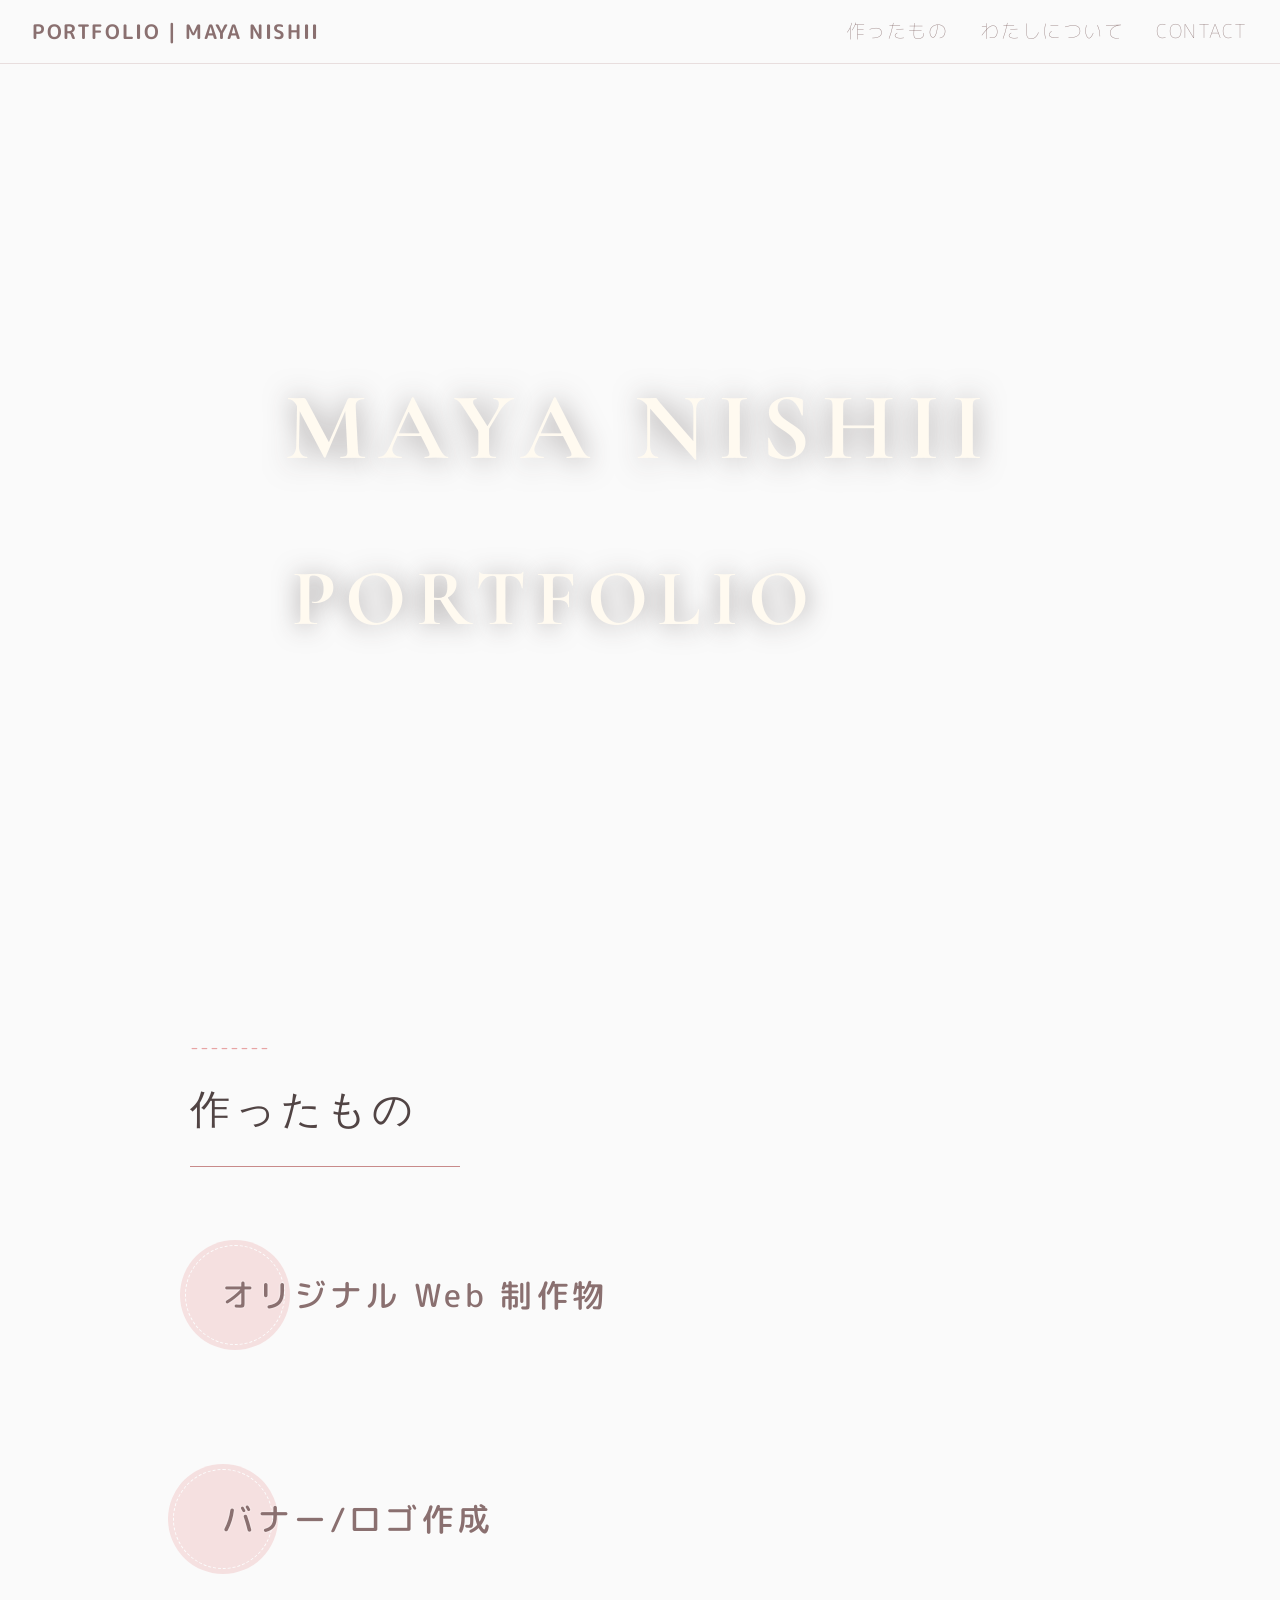
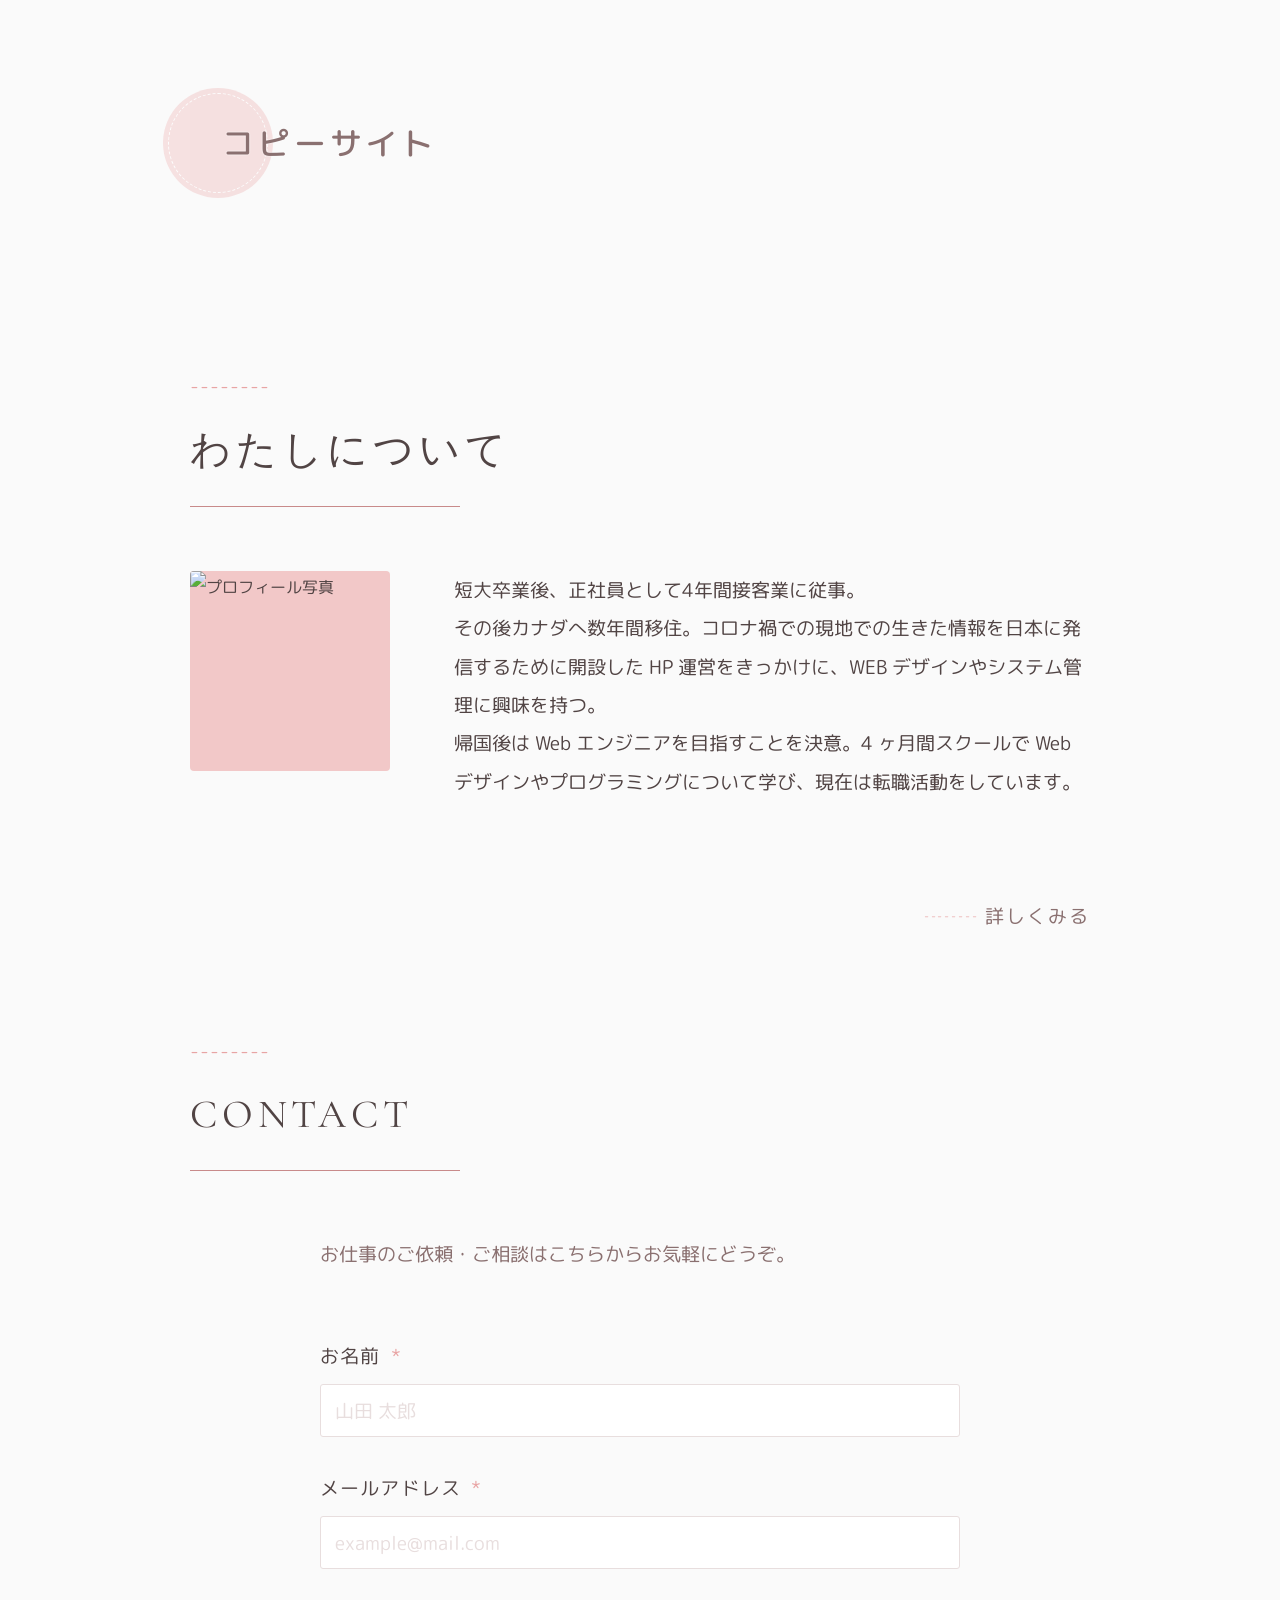
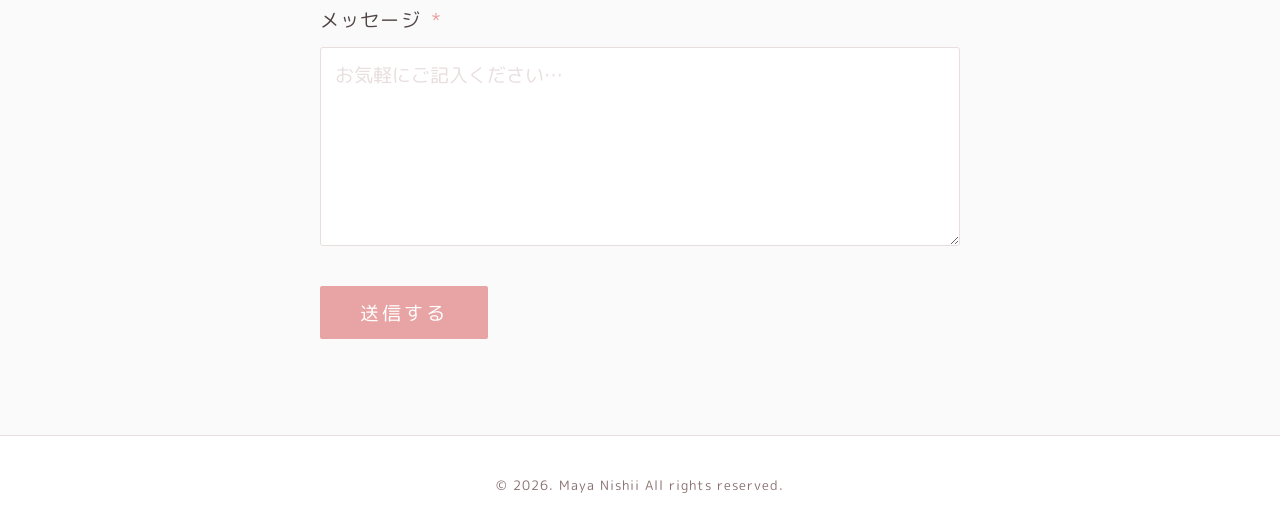
==== commit 333f1fce: "fix" ====
--- a/index.html
+++ b/index.html
@@ -11,8 +11,8 @@
   <link rel="stylesheet" href="css/style.css" />
   <link rel="preconnect" href="https://fonts.googleapis.com" />
   <link rel="preconnect" href="https://fonts.gstatic.com" crossorigin />
-  <link href="https://fonts.googleapis.com/
-      css2?family=Cormorant+Garamond:wght@300;400;600&family=Noto+Sans+JP:wght@300;400;500&display=swap"
+  <link
+    href="https://fonts.googleapis.com/css2?family=Cormorant+Garamond:wght@300;400;600&family=Noto+Sans+JP:wght@300;400;500&display=swap"
     rel="stylesheet" />
   <link href="https://fonts.googleapis.com/css2?family=M+PLUS+Rounded+1c:wght@400;700&display=swap" rel="stylesheet" />
 </head>
@@ -56,7 +56,8 @@
     <section class="hero_section" aria-label="ヒーローエリア">
       <div class="hero_inner">
         <figure class="hero_figure">
-          <img class="hero_image" src="images/pic_01_l.jpg" alt="ヒーローイメージ" width="1400" height="800" />
+          <video class="hero_image" src="images/topvideo.mp4" autoplay muted loop alt="ヒーローイメージ" width="1400"
+            height="900"></video>
         </figure>
         <div class="hero_catch">
           <h1 class="hero_catch_text">
@@ -80,7 +81,7 @@
           <h2 class="section_heading" id="works_heading">作ったもの</h2>
         </section>
 
-        <article class="works_category_left js-reveal" aria-labelledby="copy_works_heading">
+        <article class="works_category_left js-reveal" aria-labelledby="original_works_heading">
           <h3 class="works_category_heading_top works_category_heading" id="original_works_heading">
             <a href="works.html#jump-original"><span>オリジナル Web 制作物</span></a>
           </h3>
@@ -117,13 +118,12 @@
             <p class="about_description">
               短大卒業後、正社員として4年間接客業に従事。
               <br />
-              その後カナダへ数年間移住。コロナ化での現地での生きた情報を
-              日本に発信するために開設した HP 運営をきっかけに、WEB デザ
-              インやシステム管理に興味を持つ。
+              その後カナダへ数年間移住。コロナ禍での現地での生きた情報を日本に発信するために開設した
+              HP 運営をきっかけに、WEB デザインやシステム管理に興味を持つ。
               <br />
-              帰国後は Web エンジニアを目 指すことを決意。4 ヶ月間スクールで
-              Web デザインやプログラミ
-              ングについて学び、現在は転職活動をしています。
+              帰国後は Web エンジニアを目指すことを決意。4 ヶ月間スクールで
+              Web
+              デザインやプログラミングについて学び、現在は転職活動をしています。
             </p>
           </div>
         </div>
@@ -140,9 +140,7 @@
     <section class="contact_section" id="contact" aria-labelledby="contact_heading">
       <div class="section_inner_top">
         <section class="section_header section_header_top">
-          <h2 class="section_heading" id="contact_heading">
-            CONTACT
-          </h2>
+          <h2 class="section_heading" id="contact_heading">CONTACT</h2>
         </section>
         <div class="contact_body">
           <p class="contact_lead">
@@ -183,11 +181,15 @@
               <button class="form_button" type="submit">送信する</button>
             </div>
           </form>
-          <iframe name="hidden_iframe" id="hidden_iframe" style="display: none"
-            onload="if (submitted) { alert('送信が完了しました'); location.reload(); }"></iframe>
-        </div>
-    </section>
-    </div>
+          <iframe name="hidden_iframe" id="hidden_iframe" style="display: none" onload="
+                if (submitted) {
+                  alert('送信が完了しました');
+                  location.reload();
+                }
+              "></iframe>
+        </div>
+      </div>
+    </section>
   </main>
 
   <!-- ========================================
@@ -202,8 +204,6 @@
   </footer>
 
   <script src="js/jquery-3.7.1.js"></script>
-  <script src="js/lightbox.js"></script>
-  <script src="https://code.jquery.com/jquery-3.7.1.min.js"></script>
   <script src="js/script.js"></script>
 </body>
 
--- a/css/style.css
+++ b/css/style.css
@@ -17,17 +17,13 @@
   --font_display: 'Cormorant Garamond', serif;
   --font_body: 'M PLUS Rounded 1c', 'Noto Sans JP', sans-serif;
   --font_weight_light: 200;
-  --font_weight_normal: 400;
-  --font_weight_bold: 700;
 
   /* スペーシング */
   --space_xs: 0.5rem;
   --space_sm: 1rem;
   --space_md: 2rem;
-  --space_mdlg: 1.5rem;
   --space_lg: 4rem;
   --space_xl: 6rem;
-  --space_xll: 8rem;
   --space_center: 900px;
 
   /* レイアウト */
@@ -61,7 +57,6 @@
   line-height: 2;
 }
 
-
 main {
   overflow: clip;
 }
@@ -86,6 +81,10 @@
   margin: 0;
 }
 
+video {
+  filter: grayscale(50%);
+}
+
 /* ============================================================
    共通ユーティリティ
    ============================================================ */
@@ -97,7 +96,6 @@
 
 .section_header {
   margin-bottom: var(--space_lg);
-
 }
 
 .section_heading {
@@ -130,12 +128,15 @@
   margin-top: 0.5rem;
 }
 
-
-
-
-
-
-/* SP：セクション内側の余白を縮小 */
+/*
+ * レスポンシブ（max-width: 768px）の並び
+ * ─ 共通 → ヘッダー → ヒーロー → Works（TOP）
+ *   → Works（詳細・一覧ワイド）→ ページヘッダー → About → Contact
+ */
+
+/* -------------------------------------------------------------
+   [SP] max-width: 768px ／ 共通 — セクション内余白・見出しサイズ
+------------------------------------------------------------- */
 @media (max-width: 768px) {
   .section_header {
     padding: var(--space_xs);
@@ -220,24 +221,12 @@
   width: 100%;
 }
 
-/* ハンバーガーボタン */
-.nav_toggle {
-  flex-direction: column;
-  gap: 5px;
-  background: none;
-  border: none;
-  cursor: pointer;
-  padding: 4px;
-}
-
-/* SP：ハンバーガーメニュー表示・ドロワーナビ */
+/* -------------------------------------------------------------
+   [SP] max-width: 768px ／ ヘッダー — ハンバーガー／ドロワーナビ
+------------------------------------------------------------- */
 @media (max-width: 768px) {
   .header_inner {
     padding: 0 var(--space_sm);
-  }
-
-  .nav_toggle {
-    display: flex;
   }
 
   .global_nav {
@@ -272,12 +261,6 @@
     font-size: 1.4rem;
   }
 
-  /* ハンバーガー → ✕ アニメーション */
-  .open #navi {
-    left: 0;
-    opacity: 1;
-  }
-
   .toggle_btn {
     width: 30px;
     height: 30px;
@@ -287,9 +270,7 @@
     z-index: 20;
   }
 
-  /*
-ハンバーガーメニューの線の設定（メニューが閉じている時）
-*/
+  /* ハンバーガーメニューの線の設定（メニューが閉じている時） */
   .toggle_btn span {
     display: block;
     position: absolute;
@@ -300,31 +281,23 @@
     transition: all 0.5s;
   }
 
-  /*
-  1本目の線の位置を設定
-  */
+  /* 1本目の線の位置を設定 */
   .toggle_btn span:nth-child(1) {
     top: 10px;
   }
 
-  /*
-2本目の線の位置を設定
-*/
+  /* 2本目の線の位置を設定 */
   .toggle_btn span:nth-child(2) {
     bottom: 10px;
   }
 
-  /*
-1本目の線を-45度回転
-*/
+  /* 1本目の線を -45度回転 */
   .open .toggle_btn span:nth-child(1) {
     -webkit-transform: translateY(4px) rotate(-45deg);
     transform: translateY(4px) rotate(-45deg);
   }
 
-  /*
-2本目の線を45度回転
-*/
+  /* 2本目の線を 45度回転 */
   .open .toggle_btn span:nth-child(2) {
     -webkit-transform: translateY(-4px) rotate(45deg);
     transform: translateY(-4px) rotate(45deg);
@@ -335,9 +308,7 @@
     transition: all 0.5s;
   }
 
-  /*
-メニューを開いている時は、全体を黒背景にする
-*/
+  /* メニューを開いている時は、全体を黒背景にする */
   .open #mask {
     display: block;
     position: fixed;
@@ -382,12 +353,12 @@
 }
 
 .hero_catch_text {
-  font-size: 4rem;
+  font-size: 5rem;
   font-family: var(--font_display);
-  font-weight: 300;
+  font-weight: 900;
   letter-spacing: 0.12em;
-  color: #fff;
-  text-shadow: 0 2px 24px rgba(58, 48, 48, 0.18);
+  color: floralwhite;
+  text-shadow: 0 2px 24px rgba(58, 48, 48, 0.50);
 }
 
 .hero_catch_text_up {
@@ -442,7 +413,9 @@
   }
 }
 
-/* SP：ヒーローテキストサイズ縮小 */
+/* -------------------------------------------------------------
+   [SP] max-width: 768px ／ ヒーロー — キャッチ文字サイズ
+------------------------------------------------------------- */
 @media (max-width: 768px) {
   .hero_catch_text {
     font-size: 2.2rem;
@@ -501,15 +474,6 @@
 
 .js-reveal.active {
   transform: translateX(0);
-}
-
-/* SP：横スライドを抑制（画面幅が狭いと見切れるため） */
-@media (max-width: 768px) {
-
-  .works_category_left,
-  .works_category_right {
-    transform: translateX(0);
-  }
 }
 
 /* ============================================================
@@ -539,7 +503,7 @@
   padding: 2rem;
   position: relative;
   display: inline-block;
-  text-shadow: 0 0 2px white;
+  text-shadow: 0 0 2px #fff;
 }
 
 .works_category_heading span {
@@ -547,8 +511,8 @@
   z-index: 10;
 }
 
-.works_category_heading:before {
-  content: "";
+.works_category_heading::before {
+  content: '';
   opacity: 0.5;
   position: absolute;
   background: var(--color_primary_light);
@@ -564,19 +528,15 @@
   box-shadow: 0px 0px 0px 5px var(--color_primary_light);
 }
 
-
 .works_category_heading_top a {
   display: block;
 }
 
-
-
-.works_category_heading_top:before {
-  transition:
-    transform 0.8s cubic-bezier(0.25, 1, 0.5, 1);
-}
-
-.works_category_heading_top:hover:before {
+.works_category_heading_top::before {
+  transition: transform 0.8s cubic-bezier(0.25, 1, 0.5, 1);
+}
+
+.works_category_heading_top:hover::before {
   background-color: var(--color_primary);
   transform: translate(-50%, -50%) scale(0.85);
 }
@@ -660,10 +620,14 @@
   color: var(--color_primary);
 }
 
-/* SP：1カラム */
+/* -------------------------------------------------------------
+   [SP] max-width: 768px ／ Works（TOP）— 横スライド解除・1カラム
+------------------------------------------------------------- */
 @media (max-width: 768px) {
-  .works_section {
-    padding: var(--space_lg) 0;
+
+  .works_category_left,
+  .works_category_right {
+    transform: translateX(0);
   }
 
   .works_category_heading {
@@ -696,7 +660,7 @@
   line-height: 2;
   color: var(--color_text_sub);
   background-color: var(--color_primary_pale);
-  border: var(--color_surface);
+  border: 1px solid var(--color_border);
   border-radius: 30px;
 }
 
@@ -724,11 +688,20 @@
 .works_pagination {
   display: flex;
   gap: var(--space_xl);
-  justify-content: left;
+  justify-content: flex-start;
   margin-top: var(--space_md);
 }
 
-/* SP */
+/* ============================================================
+   Works ページ：グリッド
+   ============================================================ */
+.works_grid--wide {
+  grid-template-columns: repeat(3, 1fr);
+}
+
+/* -------------------------------------------------------------
+   [SP] max-width: 768px ／ Works — 詳細ページ・一覧ワイド
+------------------------------------------------------------- */
 @media (max-width: 768px) {
   .work_details {
     padding: var(--space_md);
@@ -754,21 +727,57 @@
     gap: var(--space_md);
     flex-wrap: wrap;
   }
-}
-
-/* ============================================================
-   Works ページ：グリッド
-   ============================================================ */
-.works_grid--wide {
-  grid-template-columns: repeat(3, 1fr);
-}
-
-/* SP：2カラム */
-@media (max-width: 768px) {
+
   .works_grid--wide {
     grid-template-columns: 1fr 1fr;
     gap: var(--space_md);
     overflow: hidden;
+  }
+}
+
+/* ============================================================
+   ページヘッダー（works.html / about.html 共通）
+   ============================================================ */
+.page_hero {
+  padding: 0;
+  background: var(--color_primary_pale);
+  border-bottom: 1px solid var(--color_border);
+}
+
+.page_hero_heading {
+  font-family: var(--font_display);
+  font-size: 2rem;
+  font-weight: 400;
+  letter-spacing: 0.15em;
+  color: var(--color_text);
+  position: relative;
+  padding-bottom: var(--space_xs);
+}
+
+.page_hero_heading::before {
+  content: '--------';
+  display: block;
+  font-family: var(--font_body);
+  font-size: 1.2rem;
+  color: var(--color_primary);
+  height: 1.3em;
+}
+
+.page_hero_heading::after {
+  content: '';
+  display: block;
+  width: 30%;
+  height: 1px;
+  background: var(--color_primary);
+  margin-top: 0.75rem;
+}
+
+/* -------------------------------------------------------------
+   [SP] max-width: 768px ／ ページヘッダー — 見出しサイズ
+------------------------------------------------------------- */
+@media (max-width: 768px) {
+  .page_hero_heading {
+    font-size: 1.6rem;
   }
 }
 
@@ -793,7 +802,6 @@
   gap: var(--space_lg);
   align-items: start;
   margin-bottom: var(--space_xl);
-
 }
 
 .about_figure {
@@ -810,7 +818,6 @@
   object-fit: cover;
 }
 
-
 .about_profile_text .about_description {
   font-size: 1.2rem;
   line-height: 2;
@@ -821,7 +828,7 @@
 /* サブ見出し */
 .about_sub_heading {
   display: inline-block;
-  font-family: var(--font_sub);
+  font-family: var(--font_body);
   font-size: 2rem;
   font-weight: 500;
   letter-spacing: 0.12em;
@@ -909,7 +916,9 @@
   list-style-type: circle;
 }
 
-/* SP */
+/* -------------------------------------------------------------
+   [SP] max-width: 768px ／ About — プロフィール・スキル・強み
+------------------------------------------------------------- */
 @media (max-width: 768px) {
   .about_section {
     padding: var(--space_md) 0;
@@ -977,7 +986,6 @@
   font-family: var(--font_display);
   letter-spacing: 0.2em;
 }
-
 
 .contact_body {
   max-width: 640px;
@@ -1069,7 +1077,9 @@
   transform: translateY(-1px);
 }
 
-/* SP */
+/* -------------------------------------------------------------
+   [SP] max-width: 768px ／ Contact — フォーム・余白
+------------------------------------------------------------- */
 @media (max-width: 768px) {
   .contact_section {
     padding: var(--space_lg) 0;
@@ -1087,50 +1097,6 @@
   .form_button {
     width: 100%;
     text-align: center;
-  }
-}
-
-/* ============================================================
-   ページヘッダー（works.html / about.html 共通）
-   ============================================================ */
-.page_hero {
-  padding: 0;
-  background: var(--color_primary_pale);
-  border-bottom: 1px solid var(--color_border);
-}
-
-.page_hero_heading {
-  font-family: var(--font_display);
-  font-size: 2rem;
-  font-weight: 400;
-  letter-spacing: 0.15em;
-  color: var(--color_text);
-  position: relative;
-  padding-bottom: var(--space_xs);
-}
-
-.page_hero_heading::before {
-  content: '--------';
-  display: block;
-  font-family: var(--font_body);
-  font-size: 1.2rem;
-  color: var(--color_primary);
-  height: 1.3em;
-}
-
-.page_hero_heading::after {
-  content: '';
-  display: block;
-  width: 30%;
-  height: 1px;
-  background: var(--color_primary);
-  margin-top: 0.75rem;
-}
-
-/* SP */
-@media (max-width: 768px) {
-  .page_hero_heading {
-    font-size: 1.6rem;
   }
 }
 
